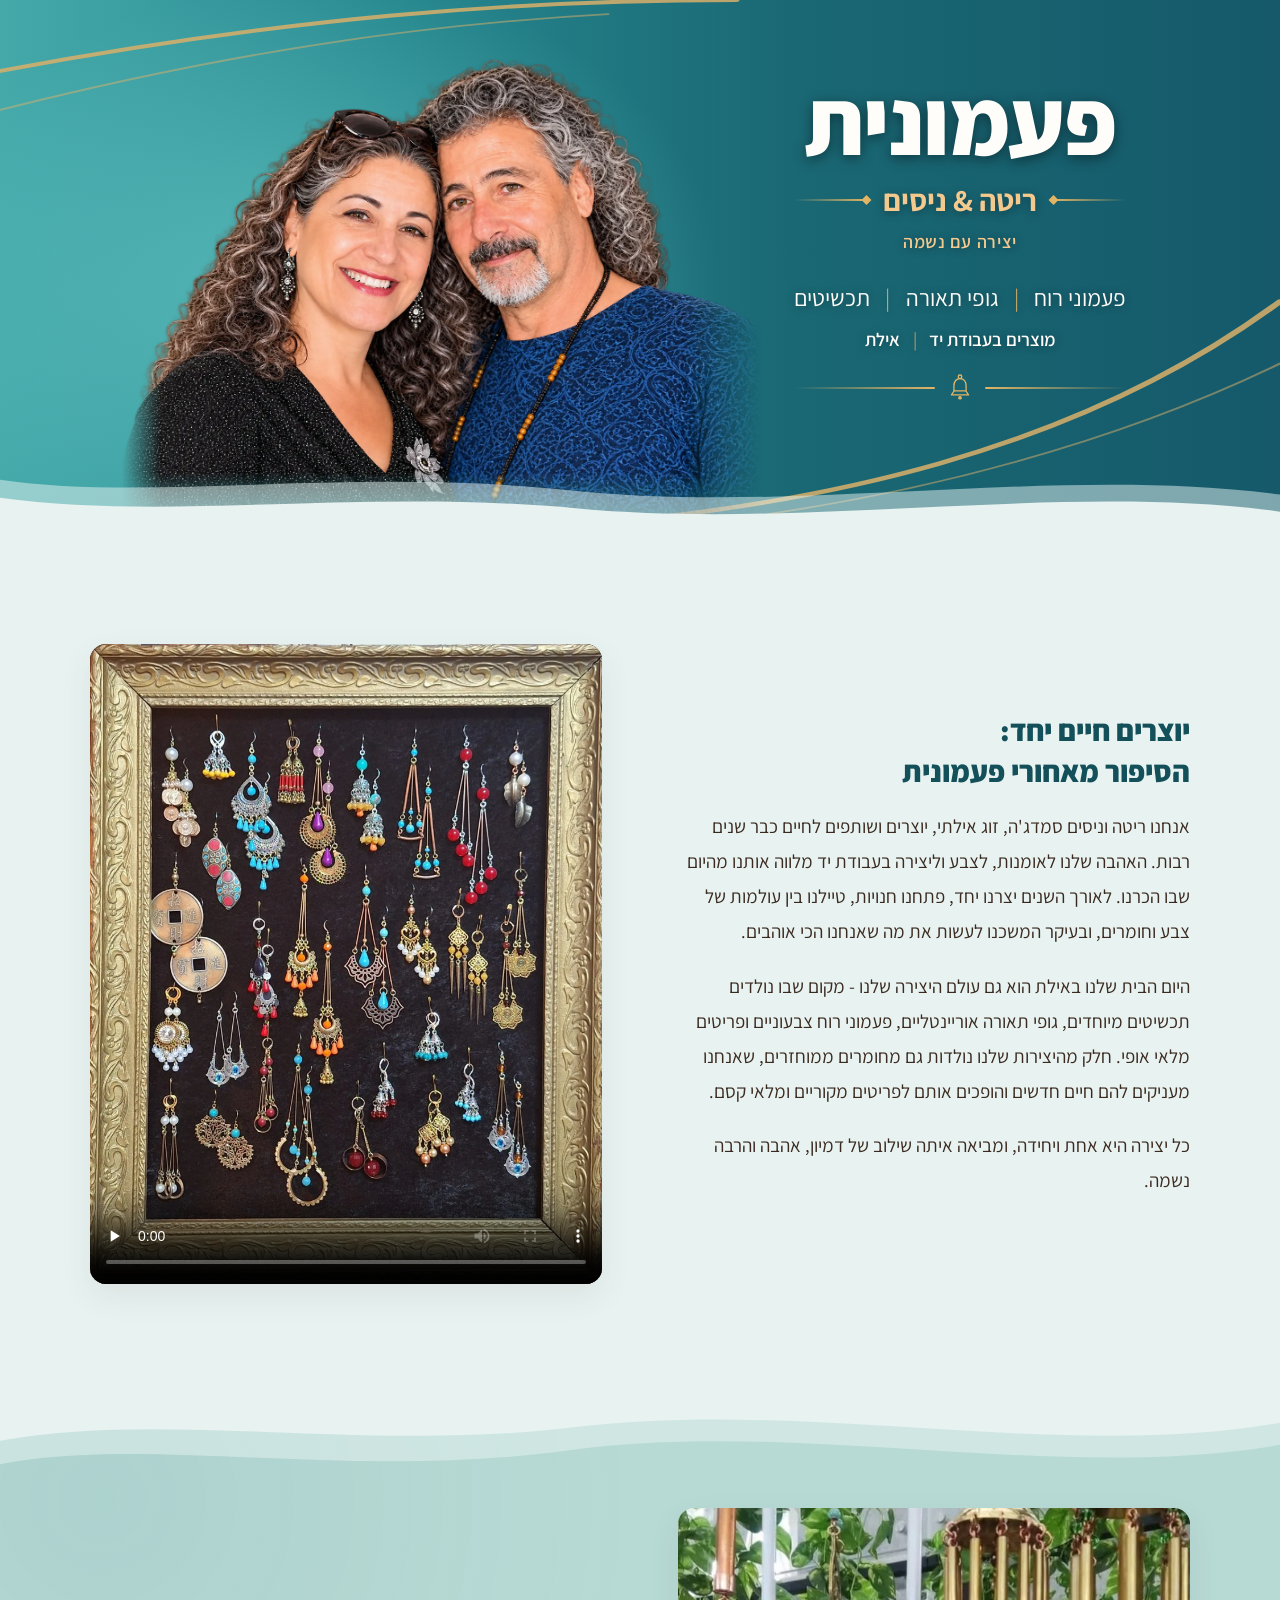
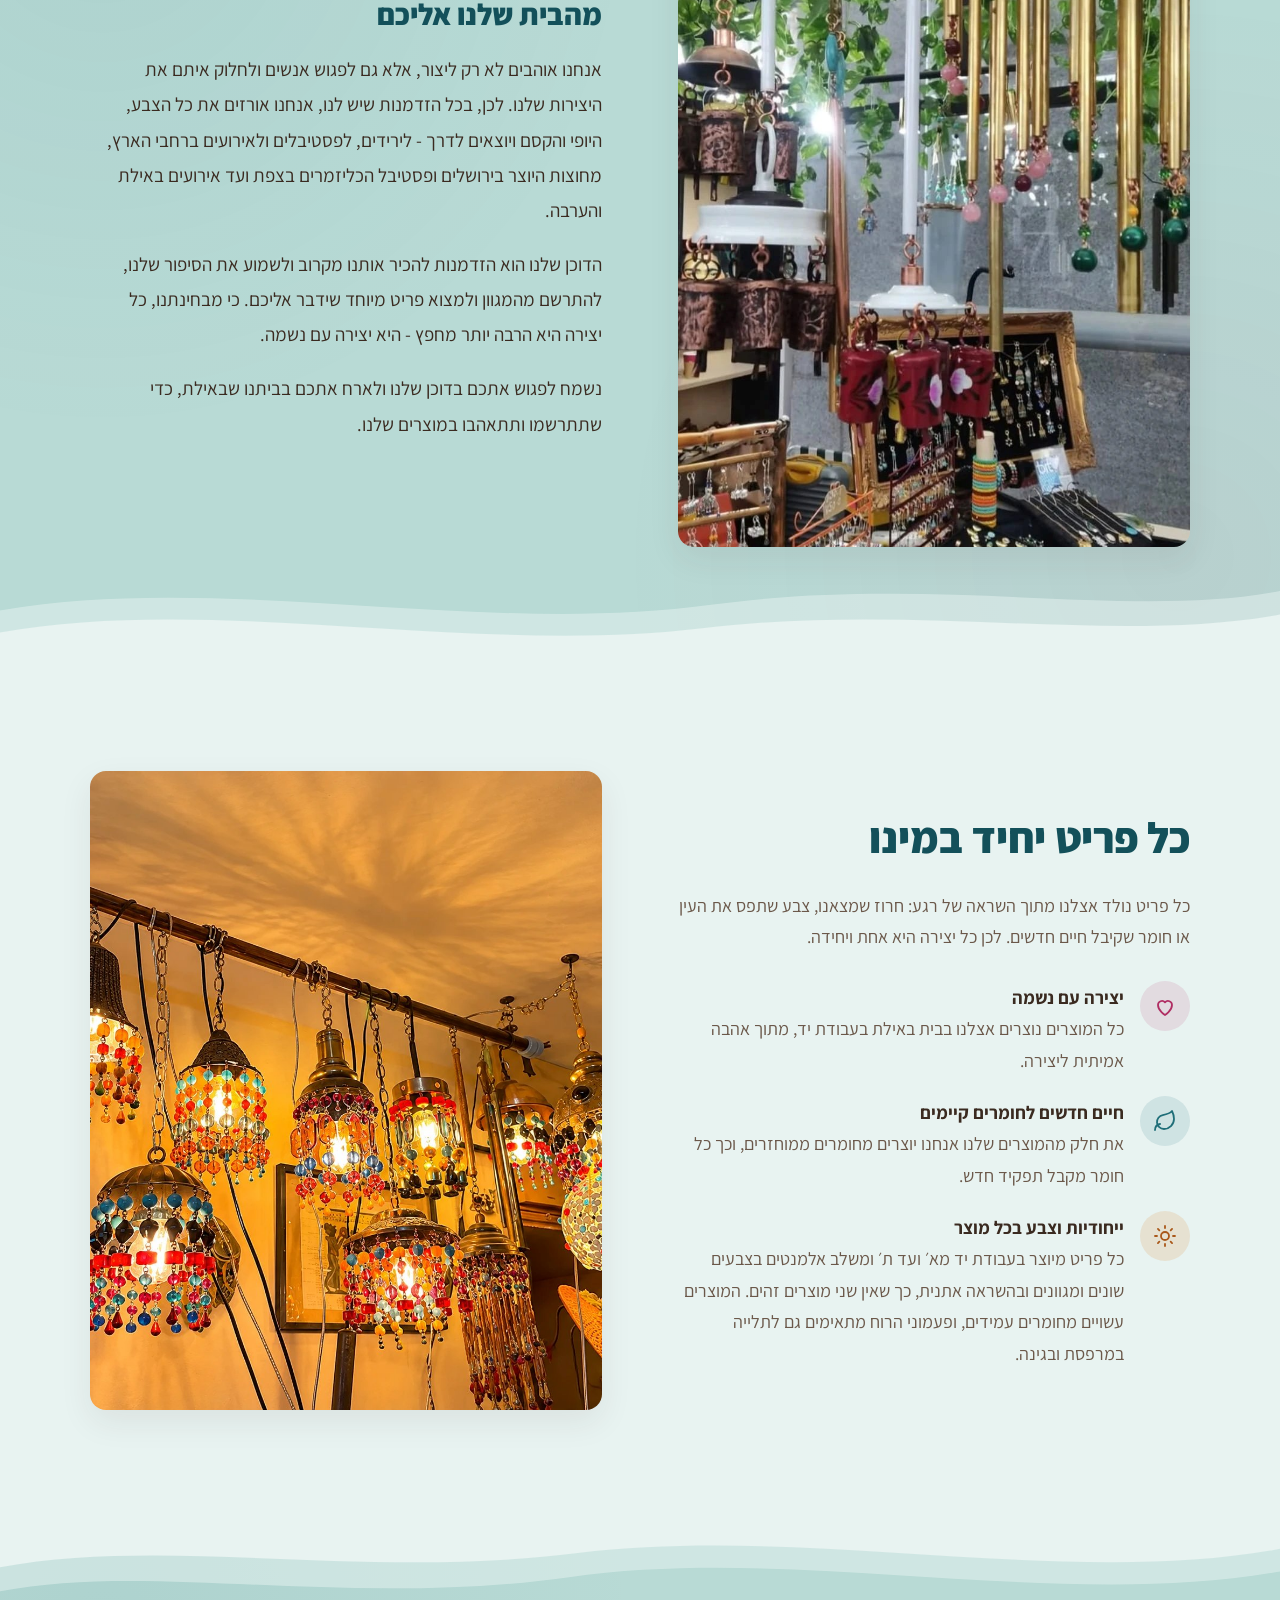
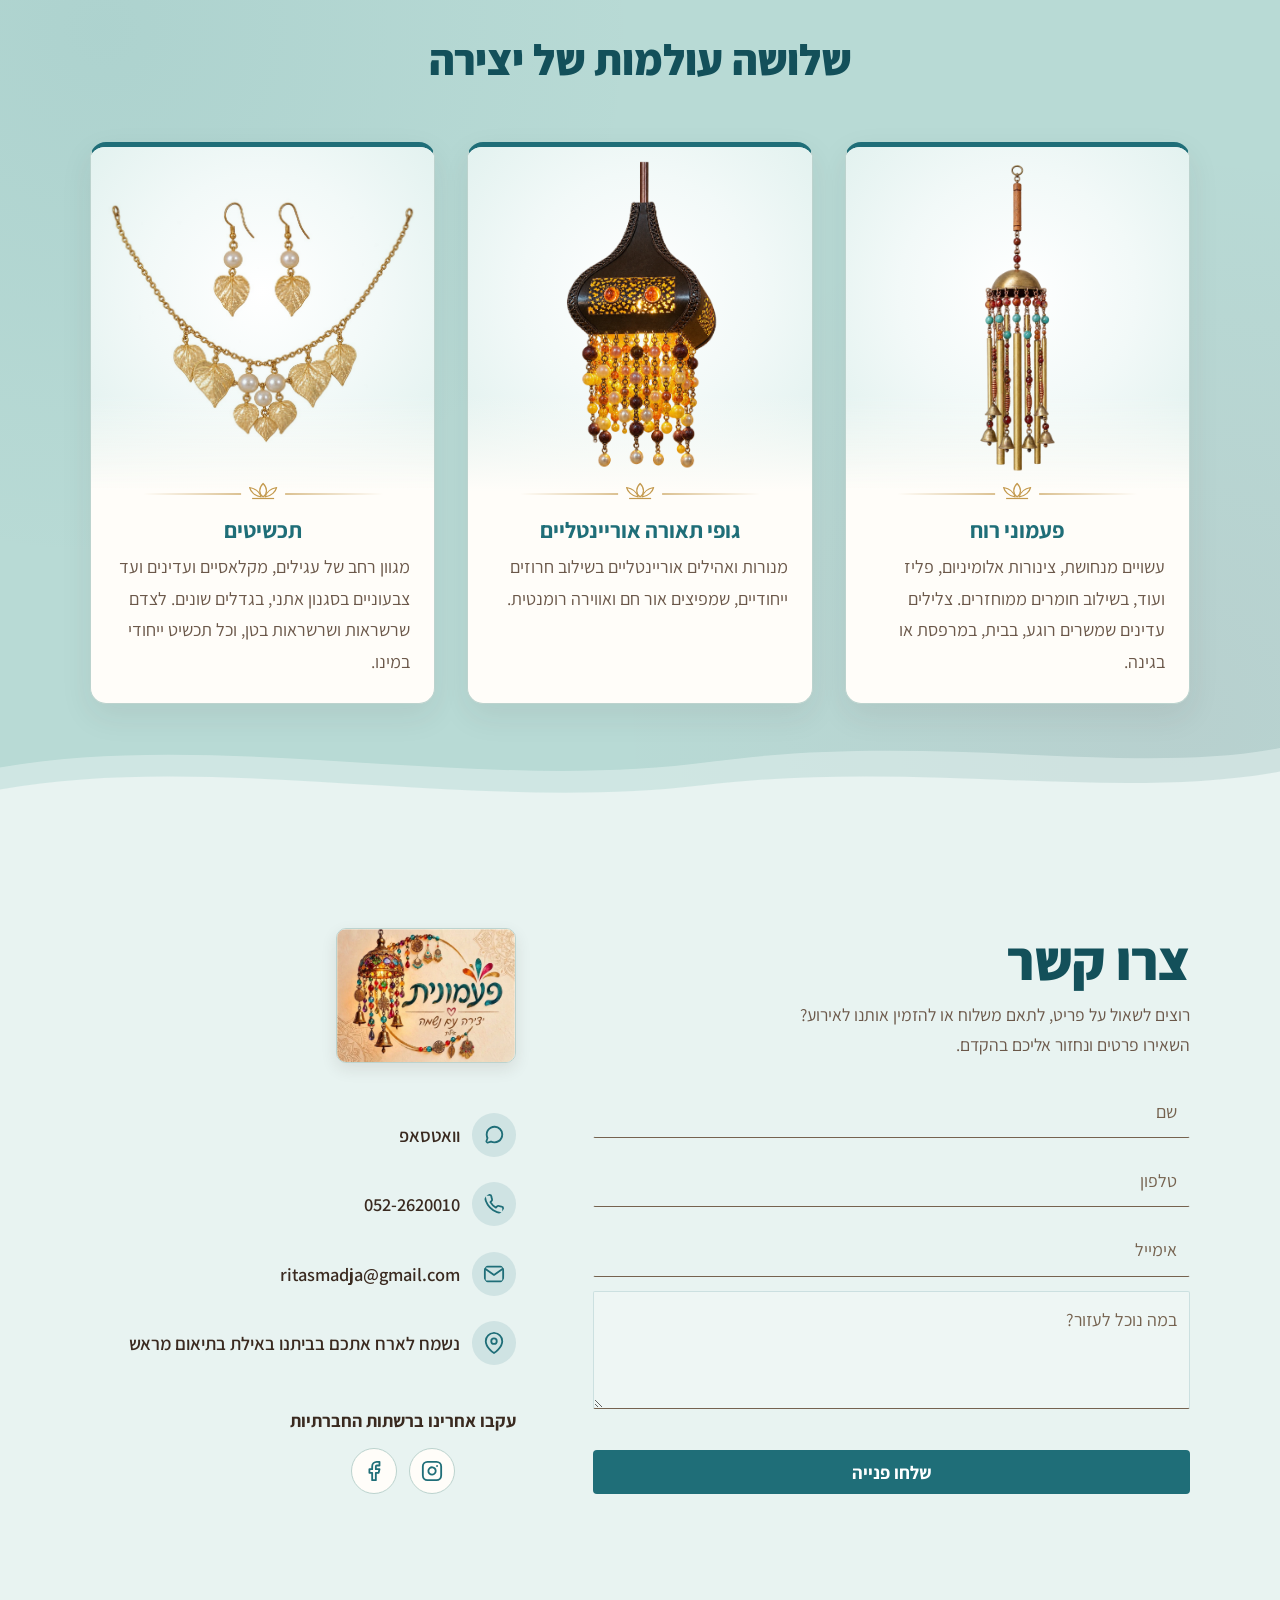
==== index.html @ 08c3d4b6 "Add closing invitation sentence to the stall section Co-Authored-By: Claude Opus 5.5 <noreply@anthro" ====
<!DOCTYPE html>
<html lang="he" dir="rtl">
<head>
  <meta charset="UTF-8">
  <meta name="viewport" content="width=device-width, initial-scale=1">
  <title>פעמונית | פעמוני רוח, גופי תאורה ותכשיטים בעבודת יד מאילת</title>
  <meta name="description" content="פעמונית – יצירה זוגית של ריטה וניסים סמדג'ה מאילת. פעמוני רוח, גופי תאורה אוריינטליים ותכשיטים בעבודת יד, מחומרים ממוחזרים. כל פריט יחיד במינו.">
  <meta name="theme-color" content="#E8F3F1">

  <!-- שיתוף ברשתות (פייסבוק, וואטסאפ). אחרי שיהיה דומיין: להחליף לכתובות מלאות (https://...) -->
  <meta property="og:type" content="website">
  <meta property="og:locale" content="he_IL">
  <meta property="og:title" content="פעמונית | עבודת יד מאילת">
  <meta property="og:description" content="פעמוני רוח, גופי תאורה ותכשיטים בעבודת יד. כל פריט יחיד במינו.">
  <meta property="og:image" content="images/hero-rita-nissim.webp">
  <!-- <meta property="og:url" content="https://paamonit.co.il/"> -->

  <link rel="icon" href="favicon.svg" type="image/svg+xml">

  <link rel="preconnect" href="https://fonts.googleapis.com">
  <link rel="preconnect" href="https://fonts.gstatic.com" crossorigin>
  <link href="https://fonts.googleapis.com/css2?family=Assistant:wght@300;400;600;700;800&display=swap" rel="stylesheet">

  <link rel="stylesheet" href="css/styles.css">

  <!-- מידע מובנה לגוגל: עסק מקומי באילת (בלי כתובת בית) -->
  <script type="application/ld+json">
  {
    "@context": "https://schema.org",
    "@type": "LocalBusiness",
    "name": "פעמונית",
    "alternateName": "Paamonit",
    "description": "פעמוני רוח, גופי תאורה אוריינטליים ותכשיטים בעבודת יד, מחומרים ממוחזרים.",
    "telephone": "+972-52-262-0010",
    "email": "ritasmadja@gmail.com",
    "areaServed": "אילת",
    "address": { "@type": "PostalAddress", "addressLocality": "אילת", "addressCountry": "IL" },
    "founder": [
      { "@type": "Person", "name": "ריטה סמדג'ה" },
      { "@type": "Person", "name": "ניסים סמדג'ה" }
    ],
    "sameAs": [
      "https://www.instagram.com/paamonitsmadja/",
      "https://www.facebook.com/people/%D7%A4%D7%A2%D7%9E%D7%95%D7%A0%D7%99%D7%AA/100066583837414/"
    ]
  }
  </script>
</head>
<body>

  <!-- אייקונים (משמשים בכל הדף) -->
  <svg width="0" height="0" style="position:absolute" aria-hidden="true">
    <symbol id="i-whatsapp" viewBox="0 0 24 24"><path d="M21 11.5a8.38 8.38 0 0 1-.9 3.8 8.5 8.5 0 0 1-7.6 4.7 8.38 8.38 0 0 1-3.8-.9L3 21l1.9-5.7a8.38 8.38 0 0 1-.9-3.8 8.5 8.5 0 0 1 4.7-7.6 8.38 8.38 0 0 1 3.8-.9h.5a8.48 8.48 0 0 1 8 8v.5z" fill="none" stroke="currentColor" stroke-width="2" stroke-linecap="round" stroke-linejoin="round"/></symbol>
    <symbol id="i-phone" viewBox="0 0 24 24"><path d="M22 16.92v3a2 2 0 0 1-2.18 2 19.79 19.79 0 0 1-8.63-3.07 19.5 19.5 0 0 1-6-6 19.79 19.79 0 0 1-3.07-8.67A2 2 0 0 1 4.11 2h3a2 2 0 0 1 2 1.72 12.84 12.84 0 0 0 .7 2.81 2 2 0 0 1-.45 2.11L8.09 9.91a16 16 0 0 0 6 6l1.27-1.27a2 2 0 0 1 2.11-.45 12.84 12.84 0 0 0 2.81.7A2 2 0 0 1 22 16.92z" fill="none" stroke="currentColor" stroke-width="2" stroke-linecap="round" stroke-linejoin="round"/></symbol>
    <symbol id="i-instagram" viewBox="0 0 24 24"><g fill="none" stroke="currentColor" stroke-width="2" stroke-linecap="round" stroke-linejoin="round"><rect x="2" y="2" width="20" height="20" rx="5"/><path d="M16 11.37A4 4 0 1 1 12.63 8 4 4 0 0 1 16 11.37z"/><line x1="17.5" y1="6.5" x2="17.51" y2="6.5"/></g></symbol>
    <symbol id="i-facebook" viewBox="0 0 24 24"><path d="M18 2h-3a5 5 0 0 0-5 5v3H7v4h3v8h4v-8h3l1-4h-4V7a1 1 0 0 1 1-1h3z" fill="none" stroke="currentColor" stroke-width="2" stroke-linecap="round" stroke-linejoin="round"/></symbol>
    <symbol id="i-mail" viewBox="0 0 24 24"><g fill="none" stroke="currentColor" stroke-width="2" stroke-linecap="round" stroke-linejoin="round"><path d="M4 4h16c1.1 0 2 .9 2 2v12c0 1.1-.9 2-2 2H4c-1.1 0-2-.9-2-2V6c0-1.1.9-2 2-2z"/><polyline points="22,6 12,13 2,6"/></g></symbol>
    <symbol id="i-pin" viewBox="0 0 24 24"><g fill="none" stroke="currentColor" stroke-width="2" stroke-linecap="round" stroke-linejoin="round"><path d="M21 10c0 7-9 13-9 13s-9-6-9-13a9 9 0 0 1 18 0z"/><circle cx="12" cy="10" r="3"/></g></symbol>
    <symbol id="i-image" viewBox="0 0 24 24"><g fill="none" stroke="currentColor" stroke-width="1.6" stroke-linecap="round" stroke-linejoin="round"><rect x="3" y="3" width="18" height="18" rx="2"/><circle cx="8.5" cy="8.5" r="1.5"/><polyline points="21 15 16 10 5 21"/></g></symbol>
    <symbol id="i-play" viewBox="0 0 24 24"><polygon points="7 4 20 12 7 20 7 4" fill="currentColor"/></symbol>
    <symbol id="i-hand" viewBox="0 0 24 24"><g fill="none" stroke="currentColor" stroke-width="1.8" stroke-linecap="round" stroke-linejoin="round"><path d="M12 21s-7-4.35-7-10a4 4 0 0 1 7-2.65A4 4 0 0 1 19 11c0 5.65-7 10-7 10z"/></g></symbol>
    <symbol id="i-leaf" viewBox="0 0 24 24"><g fill="none" stroke="currentColor" stroke-width="1.8" stroke-linecap="round" stroke-linejoin="round"><path d="M11 20A7 7 0 0 1 9.8 6.1C15.5 5 17 4.48 19 2c1 2 2 4.18 2 8 0 5.5-4.78 10-10 10z"/><path d="M2 21c0-3 1.85-5.36 5.08-6"/></g></symbol>
    <symbol id="i-sun" viewBox="0 0 24 24"><g fill="none" stroke="currentColor" stroke-width="1.8" stroke-linecap="round"><circle cx="12" cy="12" r="4"/><path d="M12 2v2M12 20v2M4.93 4.93l1.41 1.41M17.66 17.66l1.41 1.41M2 12h2M20 12h2M4.93 19.07l1.41-1.41M17.66 6.34l1.41-1.41"/></g></symbol>
  </svg>

  <a class="skip-link" href="#main">דילוג לתוכן</a>

  <main id="main">

    <!-- ===== באנר עליון ===== -->
    <section class="hero" aria-label="פעמונית">
      <!-- צד אחד: הטקסט על רקע שחור. צד שני: התמונה המשותפת (גם היא על רקע שחור) -->
      <div class="hero-content">
        <div class="hero-text">
          <h1>פעמונית</h1>
          <p class="hero-sign">
            <span class="orn-line" aria-hidden="true"></span>
            <span>ריטה &amp; ניסים</span>
            <span class="orn-line" aria-hidden="true"></span>
          </p>
          <p class="hero-motto">יצירה עם נשמה</p>
          <p class="hero-lead"><span class="nw">פעמוני רוח</span> <span class="sep" aria-hidden="true">|</span> <span class="nw">גופי תאורה</span> <span class="sep" aria-hidden="true">|</span> <span class="nw">תכשיטים</span></p>
          <p class="hero-sub"><span class="nw">מוצרים בעבודת יד</span> <span class="sep" aria-hidden="true">|</span> <span class="nw">אילת</span></p>
          <div class="hero-ornament" aria-hidden="true">
            <span class="orn-line"></span>
            <!-- פעמון -->
            <svg viewBox="0 0 32 36" width="26" height="30"><g fill="none" stroke="currentColor" stroke-width="1.6" stroke-linejoin="round" stroke-linecap="round"><circle cx="16" cy="4.2" r="2.2"/><path d="M16 6.4C11 6.4 8.5 10.5 8.5 15.5V22L5.5 26.5H26.5L23.5 22V15.5C23.5 10.5 21 6.4 16 6.4Z"/><path d="M9 21.5H23"/></g><circle cx="16" cy="30" r="2.3" fill="currentColor"/></svg>
            <span class="orn-line"></span>
          </div>
        </div>
      </div>

      <div class="hero-media">
        <img class="hero-img" src="images/hero-couple.webp" width="1426" height="1103"
             alt="ריטה וניסים סמדג'ה, בעלי פעמונית" fetchpriority="high">
      </div>
    </section>

    <!-- ===== 1. הסיפור שלנו, חלק א: טקסט מימין, סרטון משמאל ===== -->
    <section class="section" id="story">
      <div class="container split">
        <div class="split-text">
          <h2 class="story-title">יוצרים חיים יחד:<br>הסיפור מאחורי פעמונית</h2>
          <p>אנחנו ריטה וניסים סמדג'ה, זוג אילתי, יוצרים ושותפים לחיים כבר שנים רבות. האהבה שלנו לאומנות, לצבע וליצירה בעבודת יד מלווה אותנו מהיום שבו הכרנו. לאורך השנים יצרנו יחד, פתחנו חנויות, טיילנו בין עולמות של צבע וחומרים, ובעיקר המשכנו לעשות את מה שאנחנו הכי אוהבים.</p>
          <p>היום הבית שלנו באילת הוא גם עולם היצירה שלנו - מקום שבו נולדים תכשיטים מיוחדים, גופי תאורה אוריינטליים, פעמוני רוח צבעוניים ופריטים מלאי אופי. חלק מהיצירות שלנו נולדות גם מחומרים ממוחזרים, שאנחנו מעניקים להם חיים חדשים והופכים אותם לפריטים מקוריים ומלאי קסם.</p>
          <p>כל יצירה היא אחת ויחידה, ומביאה איתה שילוב של דמיון, אהבה והרבה נשמה.</p>
        </div>

        <figure class="split-media split-video">
          <!-- סרטון אנכי עם קול. לא מתנגן לבד; לוחצים Play -->
          <!-- poster: התמונה שמוצגת עד שלוחצים Play -->
          <video controls playsinline preload="none" width="478" height="850"
                 poster="images/video-poster.jpg"
                 aria-label="סרטון: הבית של ריטה וניסים והצליל של פעמוני הרוח">
            <source src="video/videochimes.mp4#t=0.1" type="video/mp4">
          </video>
        </figure>
      </div>
    </section>

    <!-- ===== 2. הסיפור שלנו, חלק ב: תמונה מימין, טקסט משמאל ===== -->
    <section class="section section-alt" id="story-2">
      <div class="container split">
        <figure class="split-media">
          <img src="images/story.jpg" width="853" height="1600" loading="lazy"
               alt="דוכן של פעמונית: פעמוני רוח מנחושת ופליז תלויים מעל שולחן עם עגילים, טבעות ושרשראות">

        </figure>

        <div class="split-text">
          <h2 class="story-title">מהבית שלנו אליכם</h2>
          <p>אנחנו אוהבים לא רק ליצור, אלא גם לפגוש אנשים ולחלוק איתם את היצירות שלנו. לכן, בכל הזדמנות שיש לנו, אנחנו אורזים את כל הצבע, היופי והקסם ויוצאים לדרך - לירידים, לפסטיבלים ולאירועים ברחבי הארץ, מחוצות היוצר בירושלים ופסטיבל הכליזמרים בצפת ועד אירועים באילת והערבה.</p>
          <p>הדוכן שלנו הוא הזדמנות להכיר אותנו מקרוב ולשמוע את הסיפור שלנו, להתרשם מהמגוון ולמצוא פריט מיוחד שידבר אליכם. כי מבחינתנו, כל יצירה היא הרבה יותר מחפץ - היא יצירה עם נשמה.</p>
          <p>נשמח לפגוש אתכם בדוכן שלנו ולארח אתכם בביתנו שבאילת, כדי שתתרשמו ותתאהבו במוצרים שלנו.</p>
        </div>
      </div>
    </section>

    <!-- ===== 3. כל פריט יחיד במינו: טקסט מימין, תמונה משמאל ===== -->
    <section class="section" id="unique">
      <div class="container split">
        <div class="split-text">
          <h2>כל פריט יחיד במינו</h2>
          <p>כל פריט נולד אצלנו מתוך השראה של רגע: חרוז שמצאנו, צבע שתפס את העין או חומר שקיבל חיים חדשים. לכן כל יצירה היא אחת ויחידה.</p>
          <ul class="features">
            <li>
              <span class="feature-icon"><svg class="icon"><use href="#i-hand"/></svg></span>
              <div><strong>יצירה עם נשמה</strong><span>כל המוצרים נוצרים אצלנו בבית באילת בעבודת יד, מתוך אהבה אמיתית ליצירה.</span></div>
            </li>
            <li>
              <span class="feature-icon"><svg class="icon"><use href="#i-leaf"/></svg></span>
              <div><strong>חיים חדשים לחומרים קיימים</strong><span>את חלק מהמוצרים שלנו אנחנו יוצרים מחומרים ממוחזרים, וכך כל חומר מקבל תפקיד חדש.</span></div>
            </li>
            <li>
              <span class="feature-icon"><svg class="icon"><use href="#i-sun"/></svg></span>
              <div><strong>ייחודיות וצבע בכל מוצר</strong><span>כל פריט מיוצר בעבודת יד מא׳ ועד ת׳ ומשלב אלמנטים בצבעים שונים ומגוונים ובהשראה אתנית, כך שאין שני מוצרים זהים. המוצרים עשויים מחומרים עמידים, ופעמוני הרוח מתאימים גם לתלייה במרפסת ובגינה.</span></div>
            </li>
          </ul>
        </div>

        <figure class="split-media">
          <img src="images/handmade.jpg" width="1324" height="1188" loading="lazy"
               alt="גופי תאורה בעבודת יד תלויים על מוט, עם חרוזים צבעוניים ואור חם">

        </figure>
      </div>
    </section>

    <!-- ===== 4. היצירות: כרטיסי קטגוריות ===== -->
    <section class="section section-alt" id="creations">
      <div class="container">
        <header class="section-head">
          <h2>שלושה עולמות של יצירה</h2>
        </header>

        <div class="cards">
          <article class="card card-teal">
            <div class="card-media">
              <img src="images/cat-chimes.webp" width="1024" height="1536" loading="lazy"
                   alt="פעמון רוח בעבודת יד: כיפת פליז, מוטות פליז, חרוזים בטורקיז ובאדום ופעמונים קטנים">
            </div>
            <div class="card-body">
              <h3>פעמוני רוח</h3>
              <p>עשויים מנחושת, צינורות אלומיניום, פליז ועוד, בשילוב חומרים ממוחזרים. צלילים עדינים שמשרים רוגע, בבית, במרפסת או בגינה.</p>
            </div>
          </article>

          <article class="card card-amber">
            <div class="card-media">
              <img src="images/cat-lamps.webp" width="1078" height="1460" loading="lazy"
                   alt="מנורה תלויה בסגנון אוריינטלי בעבודת יד: אהיל כהה מחורר עם אבנים בכתום ושרשראות של חרוזים בגוני ענבר, פנינה ועץ">
            </div>
            <div class="card-body">
              <h3>גופי תאורה אוריינטליים</h3>
              <p>מנורות ואהילים אוריינטליים בשילוב חרוזים ייחודיים, שמפיצים אור חם ואווירה רומנטית.</p>
            </div>
          </article>

          <article class="card card-magenta">
            <div class="card-media">
              <img src="images/cat-jewelry.jpg" width="1291" height="1018" loading="lazy"
                   alt="סט תכשיטים בעבודת יד: שרשרת עלים מוזהבים עם פנינים ועגילים תואמים">
            </div>
            <div class="card-body">
              <h3>תכשיטים</h3>
              <p>מגוון רחב של עגילים, מקלאסיים ועדינים ועד צבעוניים בסגנון אתני, בגדלים שונים. לצדם שרשראות ושרשראות בטן, וכל תכשיט ייחודי במינו.</p>
            </div>
          </article>
        </div>
      </div>
    </section>

    <!-- ===== 5. צור קשר ===== -->
    <section class="section" id="contact">
      <div class="container contact">
        <!-- ימין: כותרת + טופס -->
        <div class="contact-main">
          <div class="contact-title-row">
            <div class="contact-title-text">
              <h2>צרו קשר</h2>
              <p class="contact-intro">רוצים לשאול על פריט, לתאם משלוח או להזמין אותנו לאירוע?<br>השאירו פרטים ונחזור אליכם בהקדם.</p>
            </div>
          </div>

          <!-- הטופס מוכן ל-Netlify Forms. אחרי שהאתר יעלה ל-Netlify והמייל יוגדר שם:
               לשנות data-ready="false" ל- data-ready="true" -->
          <form class="contact-form" id="contact-form" name="contact" method="POST"
                data-netlify="true" netlify-honeypot="bot-field" data-ready="false">
            <input type="hidden" name="form-name" value="contact">
            <p class="hidden-field"><label>לא למלא: <input name="bot-field"></label></p>

            <div class="field">
              <label class="sr-only" for="f-name">שם</label>
              <input id="f-name" name="name" type="text" autocomplete="name" placeholder="שם" required>
            </div>
            <div class="field">
              <label class="sr-only" for="f-phone">טלפון</label>
              <input id="f-phone" name="phone" type="tel" autocomplete="tel" inputmode="tel" dir="ltr" placeholder="טלפון" required>
            </div>
            <div class="field">
              <label class="sr-only" for="f-email">אימייל</label>
              <input id="f-email" name="email" type="email" autocomplete="email" dir="ltr" placeholder="אימייל">
            </div>
            <div class="field">
              <label class="sr-only" for="f-message">במה נוכל לעזור?</label>
              <textarea id="f-message" name="message" rows="3" placeholder="במה נוכל לעזור?"></textarea>
            </div>

            <button class="btn btn-primary btn-block btn-square" type="submit">שלחו פנייה</button>
            <p class="form-status" role="status" aria-live="polite"></p>
          </form>
        </div>

        <!-- שמאל: פרטי קשר ורשתות -->
        <div class="contact-details">
          <!-- הלוגו מעל פרטי הקשר, באותו גובה של הכותרת שמימין -->
          <img class="contact-logo contact-logo-side" src="images/logo.webp" width="856" height="637" loading="lazy"
               alt="הלוגו של פעמונית: יצירה עם נשמה, אילת">
          <ul class="contact-list">
            <li class="c-teal">
              <a href="https://wa.me/972522620010?text=%D7%94%D7%99%D7%99%20%D7%A8%D7%99%D7%98%D7%94%2C%20%D7%94%D7%92%D7%A2%D7%AA%D7%99%20%D7%9E%D7%94%D7%90%D7%AA%D7%A8%20%D7%A9%D7%9C%20%D7%A4%D7%A2%D7%9E%D7%95%D7%A0%D7%99%D7%AA" target="_blank" rel="noopener">
                <svg class="icon"><use href="#i-whatsapp"/></svg><span>וואטסאפ</span>
              </a>
            </li>
            <li class="c-teal">
              <a href="tel:+972522620010"><svg class="icon"><use href="#i-phone"/></svg><span dir="ltr">052-2620010</span></a>
            </li>
            <li class="c-teal">
              <a href="mailto:ritasmadja@gmail.com"><svg class="icon"><use href="#i-mail"/></svg><span dir="ltr">ritasmadja@gmail.com</span></a>
            </li>
            <li class="c-teal">
              <span class="contact-plain"><svg class="icon"><use href="#i-pin"/></svg><span>נשמח לארח אתכם בביתנו באילת בתיאום מראש</span></span>
            </li>
          </ul>

          <!-- לוגו נוסף שמוצג רק בנייד, בין הפרטים לרשתות -->
          <img class="contact-logo contact-logo-mobile" src="images/logo.webp" width="856" height="637" loading="lazy" alt="" aria-hidden="true">

          <div class="social">
            <p>עקבו אחרינו ברשתות החברתיות</p>
            <div class="social-links">
              <a class="social-btn" href="https://www.instagram.com/paamonitsmadja/" target="_blank" rel="noopener" aria-label="פעמונית באינסטגרם">
                <svg class="icon"><use href="#i-instagram"/></svg>
              </a>
              <a class="social-btn" href="https://www.facebook.com/people/%D7%A4%D7%A2%D7%9E%D7%95%D7%A0%D7%99%D7%AA/100066583837414/" target="_blank" rel="noopener" aria-label="פעמונית בפייסבוק">
                <svg class="icon"><use href="#i-facebook"/></svg>
              </a>
            </div>
          </div>
        </div>
      </div>
    </section>

  </main>

  <script src="js/main.js" defer></script>
</body>
</html>
---- css/styles.css ----
/* =========================================================
   פעמונית – דף נחיתה
   צבעים בהשראת הלוגו: רקעים בשני גוונים של טורקיז, כותרות בטורקיז כהה, הדגשות במג׳נטה וענבר.
   כדי לשנות צבעים: לערוך רק את :root
   ========================================================= */

:root {
  /* רקעים */
  --bg: #E8F3F1;          /* טורקיז בהיר */
  --surface: #B8DAD5;     /* טורקיז עמוק יותר */
  --surface-2: #AAD1CB;   /* טורקיז למקומות התמונות */
  --line: #BCD3CE;        /* קווים ומסגרות */

  /* טקסט */
  --ink: #3A2A20;         /* חום קפה כהה */
  --ink-soft: #6B584A;    /* חום רך */

  /* צבעי המותג (מהלוגו) */
  --teal: #1F6E78;        /* טורקיז – צבע ראשי */
  --teal-dark: #17565E;
  --magenta: #B02E63;     /* ורוד-מג'נטה */
  --amber: #D9822B;       /* ענבר – לקישוט */
  --amber-text: #A9581A;  /* ענבר כהה – לטקסט */
  --gold: #C49A4E;        /* זהב */

  --accent: var(--teal);
  --accent-dark: var(--teal-dark);
  --heading: #13505A;     /* כותרות: טורקיז עמוק */

  --hero-dark: #261911;
  --cream: #FFFDF9;

  --radius: 16px;
  --radius-sm: 10px;
  --shadow: 0 12px 32px rgba(58, 42, 32, 0.08);
  --container: 1180px;

  --font: "Assistant", "Segoe UI", Arial, sans-serif;
}

/* ---------- בסיס ---------- */
*,
*::before,
*::after { box-sizing: border-box; }

html {
  scroll-behavior: smooth;
  -webkit-text-size-adjust: 100%;
}

body {
  margin: 0;
  font-family: var(--font);
  font-size: 1.125rem;
  line-height: 1.75;
  color: var(--ink);
  background: var(--bg);
  overflow-x: hidden;
}

img, video { display: block; max-width: 100%; height: auto; }
a { color: var(--teal); }
h1, h2, h3 { line-height: 1.2; margin: 0 0 0.6em; }
h2 { font-size: clamp(1.9rem, 3.4vw, 2.7rem); font-weight: 800; color: var(--heading); }
h3 { font-size: 1.4rem; font-weight: 700; }
p { margin: 0 0 1em; }

.icon { width: 1.25em; height: 1.25em; flex-shrink: 0; }

.container {
  width: 100%;
  max-width: var(--container);
  margin-inline: auto;
  padding-inline: clamp(16px, 4vw, 40px);
}

.skip-link {
  position: absolute;
  top: -100px;
  right: 16px;
  background: var(--ink);
  color: var(--cream);
  padding: 8px 16px;
  border-radius: var(--radius-sm);
  z-index: 100;
}
.skip-link:focus { top: 12px; }

:focus-visible {
  outline: 3px solid var(--amber);
  outline-offset: 3px;
}

/* ---------- כפתורים ---------- */
.btn {
  display: inline-flex;
  align-items: center;
  justify-content: center;
  gap: 0.5em;
  min-height: 48px;
  padding: 0.7em 1.6em;
  border-radius: 999px;
  border: 2px solid transparent;
  font: inherit;
  font-weight: 700;
  font-size: 1.05rem;
  text-decoration: none;
  cursor: pointer;
  transition: background-color .2s, color .2s, border-color .2s, transform .2s;
}
.btn:hover { transform: translateY(-1px); }
.btn-primary { background: var(--teal); color: #fff; }
.btn-primary:hover { background: var(--teal-dark); }
.btn-block { width: 100%; }

/* ---------- באנר עליון ---------- */
/* שני חצאים: הטקסט מימין, התמונה המשותפת (בלי רקע) משמאל.
   רקע טורקיז: כהה מאחורי הטקסט ובהיר יותר מאחורי התמונה, עם קווי זהב עדינים */
.hero {
  position: relative;
  isolation: isolate;
  display: grid;
  /* הטקסט והתמונה צמודים זה לזה במרכז הבאנר, והשוליים משני הצדדים גמישים */
  grid-template-columns: 1fr auto auto 1fr;
  --wave-h: clamp(34px, 5vw, 76px);    /* גובה הגל בתחתית */
  height: calc(clamp(380px, 52vh, 480px) + var(--wave-h));   /* באנר צר, ועוד מקום לגל */
  overflow: hidden;
  background:
    radial-gradient(ellipse 45% 85% at 25% 55%, rgba(120, 214, 210, 0.55), transparent 70%),
    linear-gradient(to left, #15596A 0%, #1A6874 38%, #26878E 68%, #45A9AA 100%);
}
/* קווי זהב מעוגלים בפינות */
.hero::before {
  content: "";
  position: absolute;
  inset: 0;
  z-index: -1;
  pointer-events: none;
  background:
    url("data:image/svg+xml,%3Csvg xmlns='http://www.w3.org/2000/svg' viewBox='0 0 400 300' preserveAspectRatio='none'%3E%3Cg fill='none' stroke='%23D9B06A' stroke-linecap='round'%3E%3Cpath d='M0 40 C 90 10, 160 0, 230 0' stroke-width='2.2' opacity='.85'/%3E%3Cpath d='M0 62 C 70 30, 130 14, 190 8' stroke-width='1' opacity='.5'/%3E%3Cpath d='M150 300 C 260 290, 340 250, 400 170' stroke-width='2.4' opacity='.85'/%3E%3Cpath d='M190 300 C 290 286, 360 240, 400 205' stroke-width='1' opacity='.5'/%3E%3C/g%3E%3C/svg%3E") center / 100% 100% no-repeat;
}
/* גל רך בתחתית הבאנר, אל הרקע הבהיר של הסקשן הבא */
.hero::after {
  content: "";
  position: absolute;
  left: 0;
  right: 0;
  bottom: -1px;
  height: var(--wave-h);
  pointer-events: none;
  background: url("data:image/svg+xml,%3Csvg xmlns='http://www.w3.org/2000/svg' viewBox='0 0 1440 120' preserveAspectRatio='none'%3E%3Cpath fill='%23E8F3F1' opacity='.5' d='M0 0H1440V72C1190 128 900 34 640 80C390 124 170 58 0 100Z'/%3E%3Cpath fill='%23E8F3F1' d='M0 0H1440V40C1200 96 910 6 650 46C410 84 190 22 0 66Z'/%3E%3C/svg%3E") center / 100% 100% no-repeat;
  transform: scaleY(-1);
}
.hero-content {
  grid-column: 2;
  display: flex;
  align-items: center;
  justify-content: center;
  color: var(--cream);
  padding: 40px clamp(20px, 2.5vw, 40px);
  padding-bottom: calc(32px + var(--wave-h));   /* הטקסט והפעמון מעל הגל */
}
.hero-media {
  grid-column: 3;
  min-height: 0;
  display: flex;
  align-items: flex-end;        /* התמונה "יושבת" על התחתית */
  padding-top: 14px;
}
/* התמונה המלאה, בלי חיתוך: גדולה ככל שמתאפשר בגובה הבאנר.
   הקצוות שבהם הבגדים נגמרים נמוגים לתוך הטורקיז */
.hero-img {
  display: block;
  width: auto;
  height: auto;
  max-height: 100%;
  max-width: min(700px, 50vw);
  -webkit-mask-image:
    linear-gradient(to left, transparent 0, #000 12%),
    linear-gradient(to right, transparent 0, #000 6%),
    linear-gradient(to top, transparent 0, #000 12%);
  -webkit-mask-composite: source-in;
  mask-image:
    linear-gradient(to left, transparent 0, #000 12%),
    linear-gradient(to right, transparent 0, #000 6%),
    linear-gradient(to top, transparent 0, #000 12%);
  mask-composite: intersect;
}

/* גוש הטקסט בבאנר: ממורכז, עם קישוטים בזהב */
.hero-text {
  --gold: #E2B565;
  width: fit-content;
  text-align: center;
}
.hero h1 {
  font-size: clamp(3.2rem, 7.5vw, 5.8rem);
  font-weight: 800;
  margin: 0;
  line-height: 1.05;
  letter-spacing: -0.01em;
  text-shadow: 0 3px 14px rgba(0, 0, 0, 0.45);
}
.hero-sign {
  display: flex;
  align-items: center;
  justify-content: center;
  gap: 16px;
  margin: 10px 0 0;
  line-height: 1.3;
  font-size: clamp(1.45rem, 2.4vw, 1.9rem);
  font-weight: 700;
  color: #F4C98E;
  text-shadow: 0 2px 10px rgba(0, 0, 0, 0.35);
}

/* המוטו מתחת לריטה וניסים: קטן, בכתום */
.hero-motto {
  margin: 6px 0 0;
  font-size: clamp(1rem, 1.4vw, 1.12rem);
  font-weight: 600;
  letter-spacing: 0.04em;
  color: #F4C98E;
  text-shadow: 0 1px 8px rgba(0, 0, 0, 0.4);
}

/* קו זהב דק שמתעמעם לקצה, עם יהלום קטן ליד הטקסט */
.orn-line {
  position: relative;
  flex: 1 1 auto;
  min-width: 48px;
  height: 2px;
  border-radius: 2px;
}
.orn-line::after {
  content: "";
  position: absolute;
  top: 50%;
  width: 7px;
  height: 7px;
  background: var(--gold);
  transform: translateY(-50%) rotate(45deg);
}
/* בעברית הקו הראשון בצד ימין: מתעמעם ימינה, היהלום משמאל (ליד הטקסט) */
.orn-line:first-child { background: linear-gradient(to left, transparent, var(--gold)); }
.orn-line:first-child::after { left: -3px; }
.orn-line:last-child { background: linear-gradient(to right, transparent, var(--gold)); }
.orn-line:last-child::after { right: -3px; }

.hero-lead {
  margin: 22px 0 6px;
  font-size: clamp(1.2rem, 2vw, 1.45rem);
  font-weight: 400;
  line-height: 1.6;
  text-shadow: 0 1px 8px rgba(0, 0, 0, 0.35);
}
.hero-sub {
  margin: 0;
  font-size: clamp(1rem, 1.5vw, 1.15rem);
  font-weight: 600;
  color: var(--cream);
  text-shadow: 0 1px 8px rgba(0, 0, 0, 0.35);
}
.hero-lead .sep,
.hero-sub .sep { margin-inline: 0.45em; color: var(--gold); font-weight: 300; }
.hero-lead .nw,
.hero-sub .nw { white-space: nowrap; }

/* קישוט תחתון: קו זהב עם פרח לוטוס באמצע */
.hero-ornament {
  display: flex;
  align-items: center;
  gap: 12px;
  margin-top: 18px;
  color: var(--gold);
}
.hero-ornament svg { flex-shrink: 0; }
.hero-ornament .orn-line::after { display: none; }


/* ---------- סקשנים ---------- */
.section { padding-block: clamp(64px, 9vw, 112px); }
.section-alt {
  background:
    radial-gradient(circle at 8% 12%, rgba(31, 110, 120, 0.07), transparent 38%),
    radial-gradient(circle at 92% 88%, rgba(176, 46, 99, 0.06), transparent 40%),
    var(--surface);
  position: relative;
}
/* מעבר גלי ורך בין הרקע הבהיר לטורקיז, למעלה ולמטה:
   גל אטום בצבע הרקע הבהיר ומאחוריו גל שקוף למחצה */
.section-alt::before,
.section-alt::after {
  content: "";
  position: absolute;
  left: 0;
  right: 0;
  height: clamp(44px, 6.5vw, 100px);
  pointer-events: none;
  background: url("data:image/svg+xml,%3Csvg xmlns='http://www.w3.org/2000/svg' viewBox='0 0 1440 120' preserveAspectRatio='none'%3E%3Cpath fill='%23E8F3F1' opacity='.5' d='M0 0H1440V72C1190 128 900 34 640 80C390 124 170 58 0 100Z'/%3E%3Cpath fill='%23E8F3F1' d='M0 0H1440V40C1200 96 910 6 650 46C410 84 190 22 0 66Z'/%3E%3C/svg%3E") center / 100% 100% no-repeat;
}
.section-alt::before { top: -1px; }
.section-alt::after { bottom: -1px; transform: scale(-1, -1); }   /* הפוך, כדי שהגל התחתון לא יהיה זהה לעליון */
.section-alt > .container { position: relative; z-index: 1; }

.section-head {
  max-width: 40rem;
  margin: 0 auto clamp(32px, 5vw, 56px);
  text-align: center;
}
.section-head p:last-child { color: var(--ink-soft); margin-bottom: 0; }

/* טקסט + תמונה זה לצד זה */
.split {
  display: grid;
  grid-template-columns: 1fr 1fr;
  gap: clamp(32px, 6vw, 80px);
  align-items: center;
}
.split-text p { color: var(--ink-soft); }
/* כותרת הסיפור: 30px, בשתי שורות */
.story-title { font-size: 30px; line-height: 1.35; }

/* הסיפור האישי: 19px, בצבע כהה */
#story .split-text p,
#story-2 .split-text p {
  font-size: 19px;
  font-weight: 400;
  line-height: 1.85;
  color: var(--ink);
}
.split-media { margin: 0; }
.split-media img {
  width: 100%;
  aspect-ratio: 4 / 5;
  object-fit: cover;
  border-radius: var(--radius);
  box-shadow: var(--shadow);
}

/* ---------- מקומות לתמונות (זמני) ---------- */
.ph {
  display: flex;
  flex-direction: column;
  align-items: center;
  justify-content: center;
  gap: 10px;
  padding: 24px;
  text-align: center;
  color: var(--ink-soft);
  background:
    repeating-linear-gradient(135deg, rgba(31, 110, 120, 0.06) 0 14px, rgba(217, 130, 43, 0.06) 14px 28px),
    var(--surface-2);
  border: 2px dashed var(--line);
  border-radius: var(--radius);
}
.ph .icon { width: 44px; height: 44px; color: var(--teal); }
.ph span { font-weight: 600; }
.ph code {
  font-size: 0.85rem;
  direction: ltr;
  background: rgba(255, 253, 249, 0.75);
  padding: 2px 8px;
  border-radius: 6px;
}
.ph-portrait { aspect-ratio: 4 / 5; }
.ph-card { aspect-ratio: 1 / 1; border-radius: 0; border-width: 0 0 2px; }
.section-alt .ph {
  background:
    repeating-linear-gradient(135deg, rgba(31, 110, 120, 0.06) 0 14px, rgba(176, 46, 99, 0.05) 14px 28px),
    var(--bg);
}


/* ---------- סרטון בסקשן הסיפור ---------- */
.split-video video {
  width: 100%;
  height: auto;
  aspect-ratio: 4 / 5;      /* כמו תמונת הפתיחה, כדי שהמסגרת המוזהבת תיראה במלואה */
  object-fit: cover;
  object-position: 50% 45%;
  border-radius: var(--radius);
  box-shadow: var(--shadow);
  background: #000;
}

/* ---------- רשימת ייחודיות ---------- */
.features {
  list-style: none;
  padding: 0;
  margin: 28px 0 0;
  display: grid;
  gap: 20px;
}
.features li {
  display: flex;
  gap: 16px;
  align-items: flex-start;
}
.feature-icon {
  display: grid;
  place-items: center;
  width: 50px;
  height: 50px;
  border-radius: 50%;
  flex-shrink: 0;
}
.feature-icon .icon { width: 24px; height: 24px; }
.features li:nth-child(1) .feature-icon { background: rgba(176, 46, 99, 0.12); color: var(--magenta); }
.features li:nth-child(2) .feature-icon { background: rgba(31, 110, 120, 0.12); color: var(--teal); }
.features li:nth-child(3) .feature-icon { background: rgba(217, 130, 43, 0.16); color: var(--amber-text); }
.features strong { display: block; font-size: 1.15rem; }
.features span { color: var(--ink-soft); }

/* ---------- כרטיסי קטגוריות ---------- */
.cards {
  display: grid;
  grid-template-columns: repeat(3, 1fr);
  gap: clamp(20px, 3vw, 32px);
}
.card {
  --card-color: var(--teal);
  background: var(--cream);
  border-radius: var(--radius);
  overflow: hidden;
  box-shadow: var(--shadow);
  border: 1px solid var(--line);
  border-top: 5px solid var(--card-color);
  transition: transform .25s, box-shadow .25s;
}
.card-teal { --card-color: var(--teal); }
.card-amber { --card-color: var(--teal); }
.card-magenta { --card-color: var(--teal); }
.card:hover { transform: translateY(-4px); box-shadow: 0 18px 40px rgba(58, 42, 32, 0.12); }
/* תמונת מוצר בכרטיס: ריבוע על רקע לבן-תכלת, כל הפריט נראה (בלי חיתוך) */
.card-media {
  aspect-ratio: 1 / 1;
  /* בתחתית הגוון נמוג לצבע של אזור הטקסט, כדי שלא יהיה קו חד */
  background:
    linear-gradient(to bottom, rgba(255, 253, 249, 0) 72%, var(--cream) 100%),
    radial-gradient(circle at 50% 42%, #FFFFFF 0%, #F2F9F8 45%, #DDEFEC 100%);
  padding: 14px;
}
/* multiply: הרקע הלבן שבתוך קובצי התמונות נבלע בגוון התכלת */
.card-media img { width: 100%; height: 100%; object-fit: contain; mix-blend-mode: multiply; }
.card-body { position: relative; padding: 26px 24px 26px; }
/* במקום קו חד בין התמונה לטקסט: קו זהב דק שמתעמעם לצדדים ולוטוס קטן באמצע */
.card-body::before {
  content: "";
  position: absolute;
  top: -10px;
  left: 50%;
  width: 78%;
  height: 20px;
  transform: translateX(-50%);
  background: url("data:image/svg+xml,%3Csvg xmlns='http://www.w3.org/2000/svg' viewBox='0 0 240 20'%3E%3Cdefs%3E%3ClinearGradient id='l' x1='0' x2='1'%3E%3Cstop offset='0' stop-color='%23C49A4E' stop-opacity='0'/%3E%3Cstop offset='1' stop-color='%23C49A4E'/%3E%3C/linearGradient%3E%3ClinearGradient id='r' x1='1' x2='0'%3E%3Cstop offset='0' stop-color='%23C49A4E' stop-opacity='0'/%3E%3Cstop offset='1' stop-color='%23C49A4E'/%3E%3C/linearGradient%3E%3C/defs%3E%3Crect x='0' y='12.4' width='98' height='1.2' fill='url(%23l)'/%3E%3Crect x='142' y='12.4' width='98' height='1.2' fill='url(%23r)'/%3E%3Cg fill='none' stroke='%23C49A4E' stroke-width='1.2' stroke-linejoin='round'%3E%3Cpath d='M120 2.5C115.5 7 115.5 12.5 120 16C124.5 12.5 124.5 7 120 2.5Z'/%3E%3Cpath d='M118 16C111.5 15 107.5 10.5 106.5 6.5C112 7.5 116.5 11 118 16Z'/%3E%3Cpath d='M122 16C128.5 15 132.5 10.5 133.5 6.5C128 7.5 123.5 11 122 16Z'/%3E%3Cpath d='M109 17.5H131'/%3E%3C/g%3E%3C/svg%3E") center / contain no-repeat;
}
.card-body h3 { color: var(--card-color); margin-bottom: 0.35em; text-align: center; }
.card-body p { color: var(--ink-soft); margin: 0; }

/* ---------- צור קשר ---------- */
/* ימין: כותרת וטופס | שמאל: פרטי קשר ורשתות */
.contact {
  display: grid;
  grid-template-columns: 1.4fr 1fr;
  gap: clamp(40px, 6vw, 80px);
  align-items: start;
}
/* עמודת הפרטים נמתחת לגובה הטופס: לוגו למעלה, פרטים באמצע, רשתות בקו של כפתור השליחה */
.contact-details { align-self: stretch; display: flex; flex-direction: column; }
.contact-details .contact-logo-side { display: block; align-self: flex-start; width: auto; height: clamp(126px, 10.5vw, 160px); margin-bottom: auto; }
@media (min-width: 901px) {
  .contact-details .contact-list { margin-block: 20px auto; }
}
/* הלוגו מימין לכותרת ולשורת ההסבר, שמיושרות על אותו קו */
.contact-title-row {
  display: flex;
  align-items: center;
  gap: 22px;
  margin-bottom: 1.2em;
}
.contact-title-text .contact-intro { margin: 6px 0 0; font-size: 1.1rem; }
.contact-logo {
  height: clamp(124px, 12vw, 172px);
  width: auto;
  border-radius: 10px;
  border: 1px solid var(--line);
  box-shadow: 0 6px 16px rgba(58, 42, 32, 0.1);
  flex-shrink: 0;
}
.contact-main h2 { font-size: clamp(2.4rem, 4.4vw, 3.4rem); margin: 0; }
.contact-logo-mobile { display: none; }
.contact-intro {
  color: var(--ink-soft);
  font-size: 1.2rem;
  margin-bottom: 8px;
}

.contact-list {
  list-style: none;
  padding: 0;
  margin: 0 0 36px;
  display: grid;
  gap: 16px;
}
.contact-list a,
.contact-plain {
  display: inline-flex;
  align-items: center;
  gap: 12px;
  min-height: 44px;
  color: var(--ink);
  text-decoration: none;
  font-weight: 600;
  font-size: 1.15rem;
}
.contact-list a:hover { color: var(--teal); }
.contact-list .icon {
  width: 44px;
  height: 44px;
  padding: 11px;
  border-radius: 50%;
}
.c-teal .icon { background: rgba(31, 110, 120, 0.12); color: var(--teal); }
.c-amber .icon { background: rgba(217, 130, 43, 0.16); color: var(--amber-text); }
.c-magenta .icon { background: rgba(176, 46, 99, 0.12); color: var(--magenta); }

.social { width: fit-content; }
.social p { margin: 0 0 12px; font-weight: 700; }
.social-links { display: flex; justify-content: center; gap: 12px; }
.social-btn {
  display: grid;
  place-items: center;
  width: 46px;
  height: 46px;
  border-radius: 50%;
  border: 1px solid var(--line);
  color: var(--teal);
  background: var(--cream);
  transition: background-color .2s, color .2s, border-color .2s;
}
.social-btn:hover { background: var(--teal); border-color: var(--teal); color: #fff; }
.social-btn .icon { width: 22px; height: 22px; }

/* טופס בסגנון שורות עם קו תחתון */
.contact-form { margin-top: 12px; }
.field { margin-bottom: 14px; }
.field input,
.field textarea {
  width: 100%;
  font: inherit;
  font-size: 1.12rem;
  color: var(--ink);
  background: transparent;
  border: 1px solid transparent;
  border-bottom: 1.5px solid #75624F;
  border-radius: 2px;
  padding: 12px 12px 10px;
  transition: border-color .2s, background-color .2s;
}
.field input::placeholder,
.field textarea::placeholder { color: #75624F; opacity: 1; }
.field input[dir="ltr"] { text-align: right; }
.field input[dir="ltr"]::placeholder { direction: rtl; }
/* תיבת ההודעה ממוסגרת תמיד, כדי שיהיה ברור שכותבים בתוכה */
.field textarea {
  resize: vertical;
  min-height: 110px;
  border-color: rgba(31, 110, 120, 0.16);
  border-bottom-color: #75624F;
  background: rgba(255, 255, 255, 0.25);
}
/* בזמן כתיבה כל שדה מקבל מסגרת */
.field input:focus,
.field textarea:focus {
  outline: none;
  border-color: rgba(31, 110, 120, 0.16);
  border-bottom: 2px solid var(--teal);
  background: rgba(255, 255, 255, 0.25);
}
.btn-square { border-radius: 4px; min-height: 44px; padding-block: 0.35em; line-height: 1.2; font-size: 1.15rem; margin-top: 18px; }
.sr-only {
  position: absolute;
  width: 1px;
  height: 1px;
  padding: 0;
  margin: -1px;
  overflow: hidden;
  clip: rect(0 0 0 0);
  white-space: nowrap;
  border: 0;
}
.hidden-field { position: absolute; width: 1px; height: 1px; overflow: hidden; clip: rect(0 0 0 0); }
.form-status { margin: 10px 0 0; font-weight: 600; color: var(--magenta); text-align: center; }
.form-status:empty { display: none; }

/* =========================================================
   טאבלט ומטה
   ========================================================= */
@media (max-width: 900px) {
  /* התמונה למעלה, הטקסט מתחתיה, הכול על רקע שחור */
  .hero {
    display: flex;
    flex-direction: column;
    height: auto;
  }
  .hero-media { order: -1; width: auto; }
  .hero-img {
    position: static;
    display: block;
    width: 100%;
    max-width: 560px;
    height: auto;
    margin-inline: auto;
  }
  .hero-content { padding-block: 28px calc(24px + var(--wave-h)); }

  .split,
  .contact { grid-template-columns: 1fr; }
  /* בנייד: קודם הטקסט ואחריו התמונה או הסרטון */
  .split-media { order: 1; }
  .split-media .ph-portrait,
  .split-media img { aspect-ratio: 4 / 3; }
  /* תמונת הדוכן גבוהה וצרה: בנייד מציגים אותה במלואה, בלי חיתוך, ברוחב מוגבל */
  #story-2 .split-media img {
    aspect-ratio: auto;
    height: auto;
    max-width: 240px;
    margin-inline: auto;
  }

  .card-body { padding: 18px 18px 22px; }
}

/* =========================================================
   נייד
   ========================================================= */
@media (max-width: 640px) {
  body { font-size: 1.06rem; }

  .hero-lead { font-size: 16px; }
  .hero-lead .sep, .hero-sub .sep { margin-inline: 0.3em; }

  .cards { grid-template-columns: 1fr; }
  /* כרטיסי המוצרים בנייד: קטנים יותר וממורכזים */
  .card { width: 100%; max-width: 290px; margin-inline: auto; }
  .card-media { padding: 10px; }
  .card-body { padding: 16px 18px 20px; }
  .card-body p { font-size: 1rem; }
  /* פרטי הקשר בנייד: קטנים יותר */
  .contact-list { gap: 8px; margin-bottom: 28px; }
  .contact-list a,
  .contact-plain { font-size: 1rem; gap: 10px; min-height: 40px; }
  .contact-list .icon { width: 36px; height: 36px; padding: 9px; }
  .social p { font-size: 0.95rem; }
  .social-btn { width: 40px; height: 40px; }
  .social-btn .icon { width: 19px; height: 19px; }
  /* בנייד: הלוגו עובר לבין הפרטים לרשתות, והרשתות ממורכזות */
  .contact-details .contact-logo-side { display: none; }
  .contact-details .contact-logo-mobile { display: block; width: 100%; max-width: 210px; height: auto; margin: 0 auto 28px; }
  .social { width: 100%; text-align: center; }

  /* הסיפור האישי בנייד: כתב קטן יותר */
  #story .split-text p,
  #story-2 .split-text p { font-size: 17px; line-height: 1.8; }
  .story-title { font-size: 25px; }

  .contact-title-row { gap: 14px; align-items: flex-start; }
  .contact-logo { height: 84px; }
  .contact-main h2 { font-size: 2.1rem; }
}

@media (prefers-reduced-motion: reduce) {
  html { scroll-behavior: auto; }
  *, *::before, *::after { transition: none !important; }
}
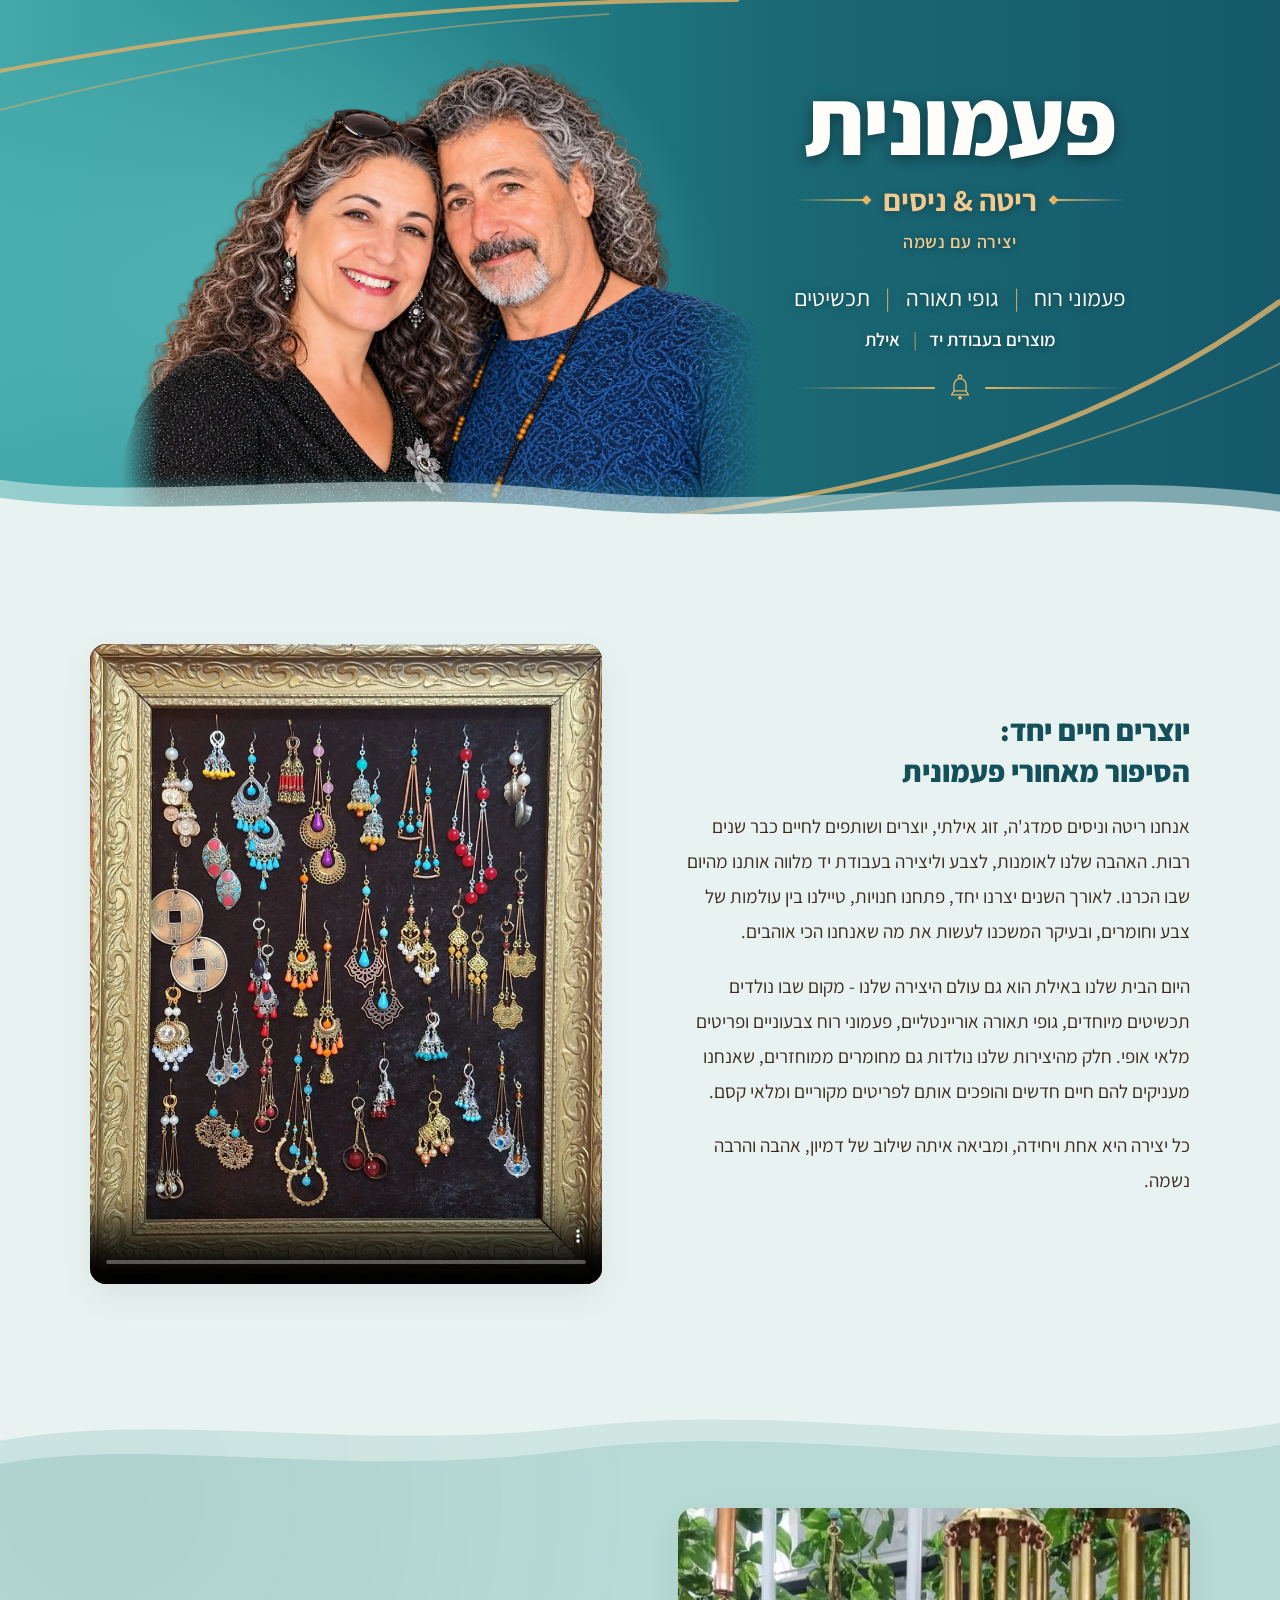
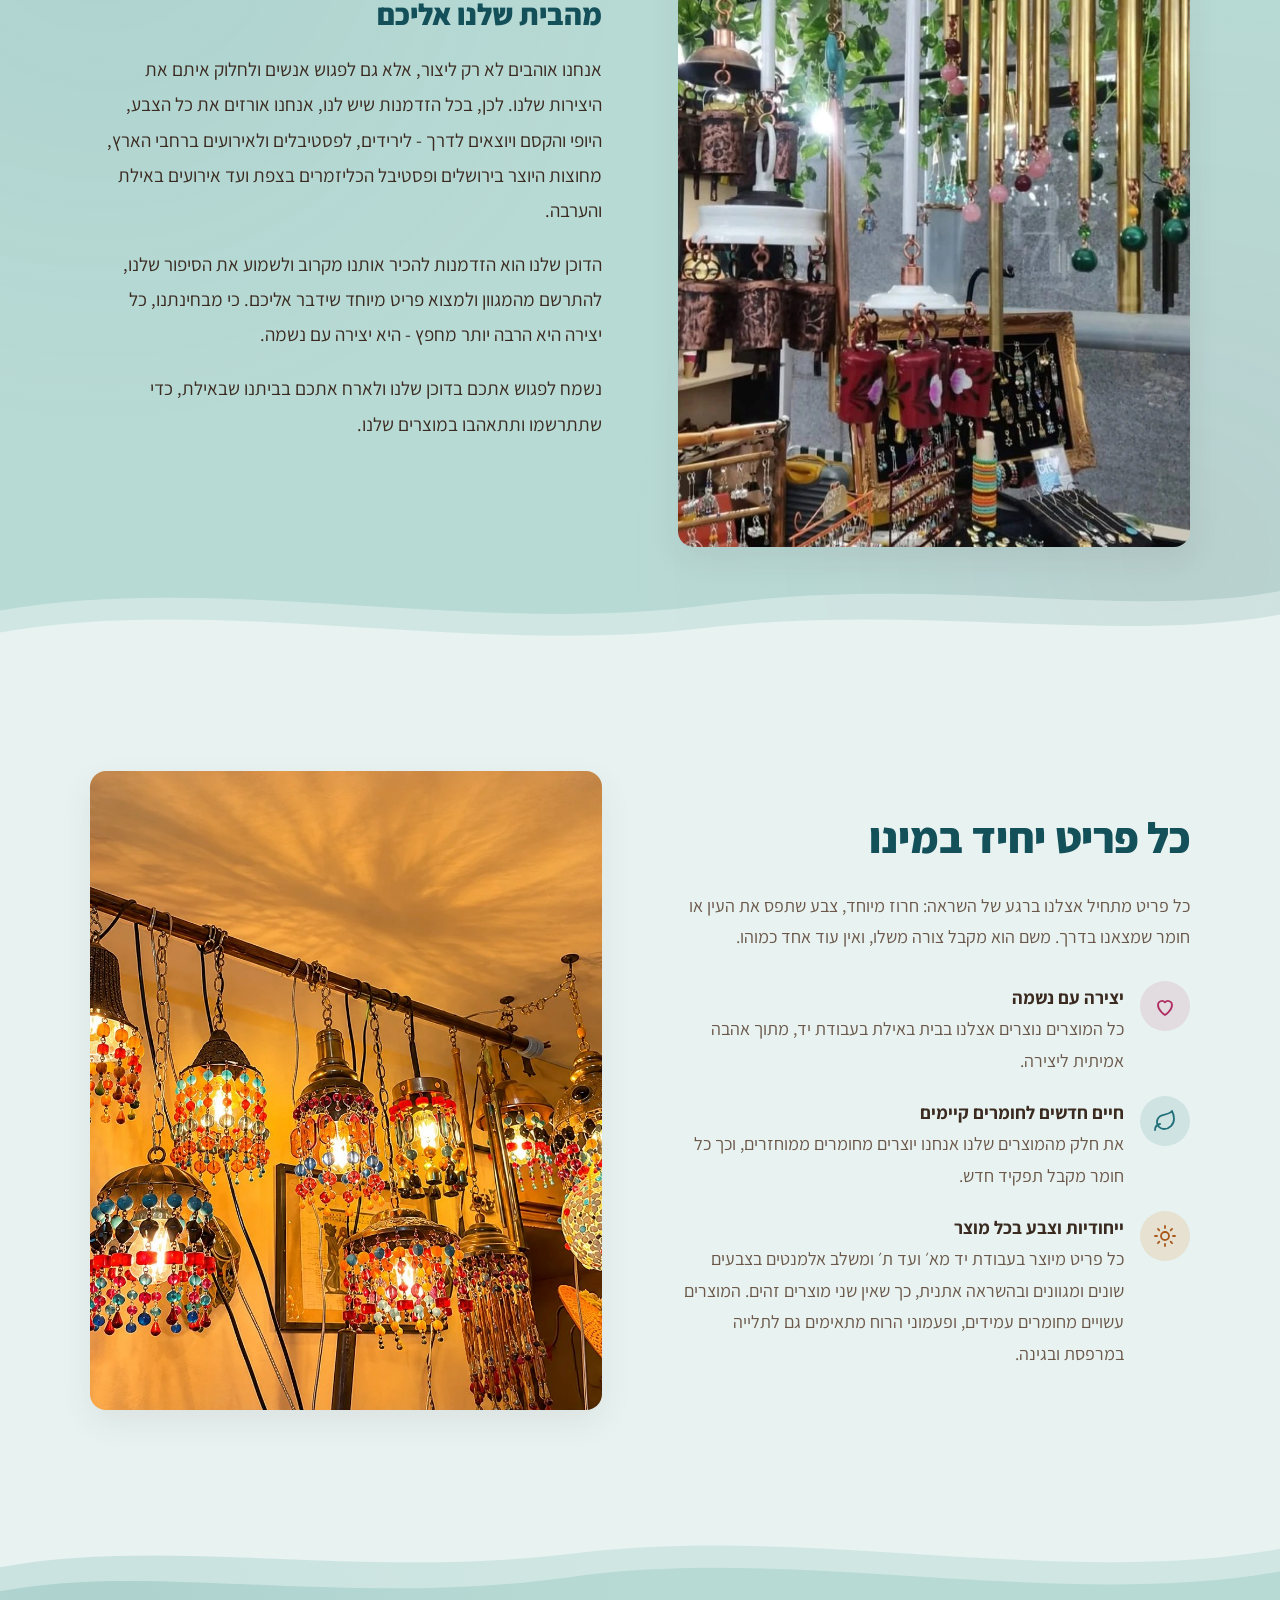
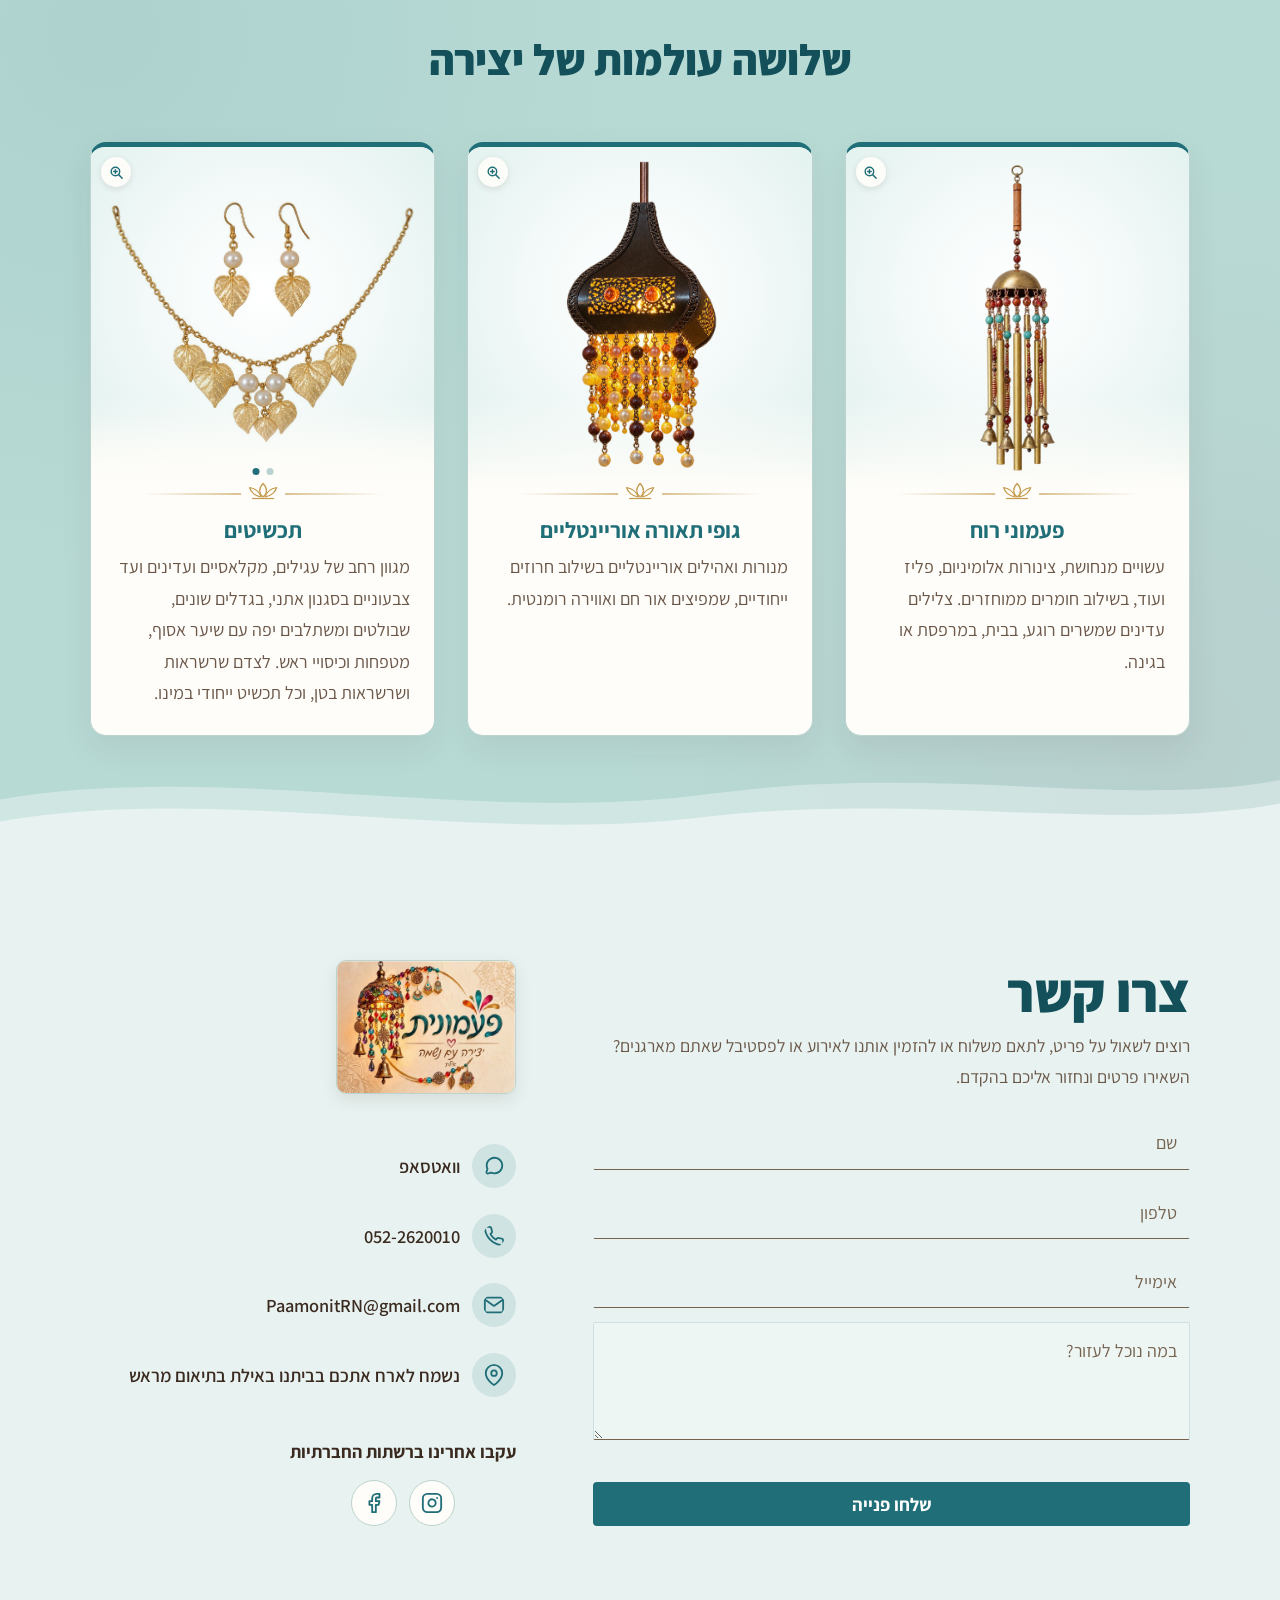
==== commit 62f265de: "Image slider and enlarged view for product cards, text and email updates - Jewelry card: second phot" ====
--- a/index.html
+++ b/index.html
@@ -32,7 +32,7 @@
     "alternateName": "Paamonit",
     "description": "פעמוני רוח, גופי תאורה אוריינטליים ותכשיטים בעבודת יד, מחומרים ממוחזרים.",
     "telephone": "+972-52-262-0010",
-    "email": "ritasmadja@gmail.com",
+    "email": "PaamonitRN@gmail.com",
     "areaServed": "אילת",
     "address": { "@type": "PostalAddress", "addressLocality": "אילת", "addressCountry": "IL" },
     "founder": [
@@ -141,7 +141,7 @@
       <div class="container split">
         <div class="split-text">
           <h2>כל פריט יחיד במינו</h2>
-          <p>כל פריט נולד אצלנו מתוך השראה של רגע: חרוז שמצאנו, צבע שתפס את העין או חומר שקיבל חיים חדשים. לכן כל יצירה היא אחת ויחידה.</p>
+          <p>כל פריט מתחיל אצלנו ברגע של השראה: חרוז מיוחד, צבע שתפס את העין או חומר שמצאנו בדרך. משם הוא מקבל צורה משלו, ואין עוד אחד כמוהו.</p>
           <ul class="features">
             <li>
               <span class="feature-icon"><svg class="icon"><use href="#i-hand"/></svg></span>
@@ -197,13 +197,29 @@
           </article>
 
           <article class="card card-magenta">
-            <div class="card-media">
-              <img src="images/cat-jewelry.jpg" width="1291" height="1018" loading="lazy"
-                   alt="סט תכשיטים בעבודת יד: שרשרת עלים מוזהבים עם פנינים ועגילים תואמים">
+            <!-- כמה תמונות בכרטיס: מחליקים בנייד, חיצים במחשב -->
+            <div class="card-media card-slider">
+              <div class="slides" tabindex="0" aria-label="תמונות תכשיטים">
+                <div class="slide">
+                  <img src="images/cat-jewelry.jpg" width="1291" height="1018" loading="lazy"
+                       alt="סט תכשיטים בעבודת יד: שרשרת עלים מוזהבים עם פנינים ועגילים תואמים">
+                </div>
+                <div class="slide slide-photo">
+                  <img src="images/jewelry-model.jpg?v=2" width="900" height="1020" loading="lazy"
+                       alt="אישה עם מטפחת צבעונית ועגילים מוזהבים עם חרוזים בגוון טורקיז">
+                </div>
+              </div>
+              <button class="slide-btn slide-prev" type="button" aria-label="התמונה הקודמת">
+                <svg viewBox="0 0 24 24" aria-hidden="true"><path d="M15 5l-7 7 7 7"/></svg>
+              </button>
+              <button class="slide-btn slide-next" type="button" aria-label="התמונה הבאה">
+                <svg viewBox="0 0 24 24" aria-hidden="true"><path d="M9 5l7 7-7 7"/></svg>
+              </button>
+              <div class="slide-dots" aria-hidden="true"></div>
             </div>
             <div class="card-body">
               <h3>תכשיטים</h3>
-              <p>מגוון רחב של עגילים, מקלאסיים ועדינים ועד צבעוניים בסגנון אתני, בגדלים שונים. לצדם שרשראות ושרשראות בטן, וכל תכשיט ייחודי במינו.</p>
+              <p>מגוון רחב של עגילים, מקלאסיים ועדינים ועד צבעוניים בסגנון אתני, בגדלים שונים, שבולטים ומשתלבים יפה עם שיער אסוף, מטפחות וכיסויי ראש. לצדם שרשראות ושרשראות בטן, וכל תכשיט ייחודי במינו.</p>
             </div>
           </article>
         </div>
@@ -218,7 +234,7 @@
           <div class="contact-title-row">
             <div class="contact-title-text">
               <h2>צרו קשר</h2>
-              <p class="contact-intro">רוצים לשאול על פריט, לתאם משלוח או להזמין אותנו לאירוע?<br>השאירו פרטים ונחזור אליכם בהקדם.</p>
+              <p class="contact-intro">רוצים לשאול על פריט, לתאם משלוח או להזמין אותנו לאירוע או לפסטיבל שאתם מארגנים?<br>השאירו פרטים ונחזור אליכם בהקדם.</p>
             </div>
           </div>
 
@@ -266,7 +282,7 @@
               <a href="tel:+972522620010"><svg class="icon"><use href="#i-phone"/></svg><span dir="ltr">052-2620010</span></a>
             </li>
             <li class="c-teal">
-              <a href="mailto:ritasmadja@gmail.com"><svg class="icon"><use href="#i-mail"/></svg><span dir="ltr">ritasmadja@gmail.com</span></a>
+              <a href="mailto:PaamonitRN@gmail.com"><svg class="icon"><use href="#i-mail"/></svg><span dir="ltr">PaamonitRN@gmail.com</span></a>
             </li>
             <li class="c-teal">
               <span class="contact-plain"><svg class="icon"><use href="#i-pin"/></svg><span>נשמח לארח אתכם בביתנו באילת בתיאום מראש</span></span>
@@ -293,6 +309,20 @@
 
   </main>
 
+  <!-- תמונה מוגדלת: נפתחת בלחיצה על תמונה בכרטיסי המוצרים -->
+  <dialog class="lightbox" aria-label="תמונה מוגדלת">
+    <img class="lb-img" alt="">
+    <button class="lb-close" type="button" aria-label="סגירה">
+      <svg viewBox="0 0 24 24" aria-hidden="true"><path d="M6 6l12 12M18 6L6 18"/></svg>
+    </button>
+    <button class="lb-btn lb-prev" type="button" aria-label="התמונה הקודמת">
+      <svg viewBox="0 0 24 24" aria-hidden="true"><path d="M15 5l-7 7 7 7"/></svg>
+    </button>
+    <button class="lb-btn lb-next" type="button" aria-label="התמונה הבאה">
+      <svg viewBox="0 0 24 24" aria-hidden="true"><path d="M9 5l7 7-7 7"/></svg>
+    </button>
+  </dialog>
+
   <script src="js/main.js" defer></script>
 </body>
 </html>
--- a/css/styles.css
+++ b/css/styles.css
@@ -443,6 +443,132 @@
 }
 /* multiply: הרקע הלבן שבתוך קובצי התמונות נבלע בגוון התכלת */
 .card-media img { width: 100%; height: 100%; object-fit: contain; mix-blend-mode: multiply; }
+/* כרטיס עם כמה תמונות: גלילה אופקית עם עצירה בכל תמונה */
+.card-media.card-slider { position: relative; padding: 0; }
+.slides {
+  display: flex;
+  height: 100%;
+  overflow-x: auto;
+  scroll-snap-type: x mandatory;
+  scroll-behavior: smooth;
+  scrollbar-width: none;
+  /* התמונה הבאה נמצאת מימין, כמו החץ "הבאה" והנקודות */
+  direction: ltr;
+}
+.slides::-webkit-scrollbar { display: none; }
+.slide { flex: 0 0 100%; height: 100%; padding: 14px; scroll-snap-align: start; }
+/* תמונה עם רקע (לא מוצר על לבן): ממלאת את כל המסגרת */
+.slide-photo { padding: 0; }
+.card-media .slide-photo img { object-fit: cover; object-position: 50% 0%; mix-blend-mode: normal; }
+/* דהייה עדינה בתחתית, כמו בשאר הכרטיסים */
+.card-slider::after {
+  content: "";
+  position: absolute;
+  inset: auto 0 0;
+  height: 22%;
+  background: linear-gradient(to bottom, rgba(255, 253, 249, 0), var(--cream));
+  pointer-events: none;
+}
+.slide-btn {
+  position: absolute;
+  top: 50%;
+  z-index: 1;
+  display: grid;
+  place-items: center;
+  width: 36px;
+  height: 36px;
+  margin-top: -18px;
+  border: 1px solid var(--line);
+  border-radius: 50%;
+  background: rgba(255, 253, 249, 0.9);
+  color: var(--teal);
+  cursor: pointer;
+  opacity: 0;
+  transition: opacity .2s, background-color .2s;
+}
+.slide-btn svg { width: 18px; height: 18px; fill: none; stroke: currentColor; stroke-width: 2.2; stroke-linecap: round; stroke-linejoin: round; }
+/* "הבאה" בצד ימין, "הקודמת" בצד שמאל */
+.slide-prev { left: 10px; }
+.slide-next { right: 10px; }
+.card:hover .slide-btn,
+.slide-btn:focus-visible { opacity: 1; }
+.slide-btn:hover { background: #fff; }
+.slide-btn[hidden] { display: none; }
+/* במסכי מגע אין ריחוף: החיצים מוצגים תמיד */
+@media (hover: none) { .slide-btn { opacity: 0.9; } }
+.slide-dots {
+  position: absolute;
+  bottom: 16px;
+  left: 50%;
+  z-index: 1;
+  display: flex;
+  gap: 7px;
+  transform: translateX(-50%);
+  /* הנקודות מתקדמות משמאל לימין, באותו כיוון כמו החץ "הבאה" */
+  direction: ltr;
+}
+.slide-dots span { width: 7px; height: 7px; border-radius: 50%; background: rgba(31, 110, 120, 0.3); transition: background-color .2s; }
+.slide-dots span.on { background: var(--teal); }
+
+/* לחיצה על תמונת מוצר פותחת אותה בגדול; סמל הגדלה קטן בפינה רומז על כך */
+.card-media { position: relative; }
+.card-media img { cursor: zoom-in; }
+.card-media::before {
+  content: "";
+  position: absolute;
+  top: 10px;
+  left: 10px;
+  z-index: 1;
+  width: 30px;
+  height: 30px;
+  border-radius: 50%;
+  background: rgba(255, 253, 249, 0.85) url("data:image/svg+xml,%3Csvg xmlns='http://www.w3.org/2000/svg' viewBox='0 0 24 24' fill='none' stroke='%231F6E78' stroke-width='2' stroke-linecap='round'%3E%3Ccircle cx='10.5' cy='10.5' r='6'/%3E%3Cpath d='M15 15l5 5M10.5 8v5M8 10.5h5'/%3E%3C/svg%3E") center / 17px no-repeat;
+  box-shadow: 0 2px 6px rgba(58, 42, 32, 0.12);
+  pointer-events: none;
+}
+
+.lightbox {
+  padding: 0;
+  border: 0;
+  background: transparent;
+  max-width: 94vw;
+  max-height: 92vh;
+  overflow: visible;
+}
+.lightbox::backdrop { background: rgba(16, 44, 50, 0.82); }
+.lb-img {
+  display: block;
+  max-width: min(94vw, 900px);
+  max-height: 86vh;
+  width: auto;
+  height: auto;
+  border-radius: 14px;
+  background: #fff;
+  box-shadow: 0 20px 50px rgba(0, 0, 0, 0.35);
+}
+.lb-close,
+.lb-btn {
+  position: absolute;
+  display: grid;
+  place-items: center;
+  width: 42px;
+  height: 42px;
+  border: 0;
+  border-radius: 50%;
+  background: rgba(255, 253, 249, 0.95);
+  border: 1px solid var(--line);
+  box-shadow: 0 3px 10px rgba(16, 44, 50, 0.22);
+  color: var(--teal);
+  cursor: pointer;
+}
+.lb-close svg,
+.lb-btn svg { width: 20px; height: 20px; fill: none; stroke: currentColor; stroke-width: 2.2; stroke-linecap: round; stroke-linejoin: round; }
+.lb-close { top: 10px; right: 10px; }
+.lb-btn { top: 50%; margin-top: -21px; }
+.lb-prev { left: 10px; }
+.lb-next { right: 10px; }
+.lb-btn[hidden] { display: none; }
+
 .card-body { position: relative; padding: 26px 24px 26px; }
 /* במקום קו חד בין התמונה לטקסט: קו זהב דק שמתעמעם לצדדים ולוטוס קטן באמצע */
 .card-body::before {
@@ -645,6 +771,9 @@
   /* כרטיסי המוצרים בנייד: קטנים יותר וממורכזים */
   .card { width: 100%; max-width: 290px; margin-inline: auto; }
   .card-media { padding: 10px; }
+  .card-media.card-slider { padding: 0; }
+  .slide { padding: 10px; }
+  .slide.slide-photo { padding: 0; }
   .card-body { padding: 16px 18px 20px; }
   .card-body p { font-size: 1rem; }
   /* פרטי הקשר בנייד: קטנים יותר */
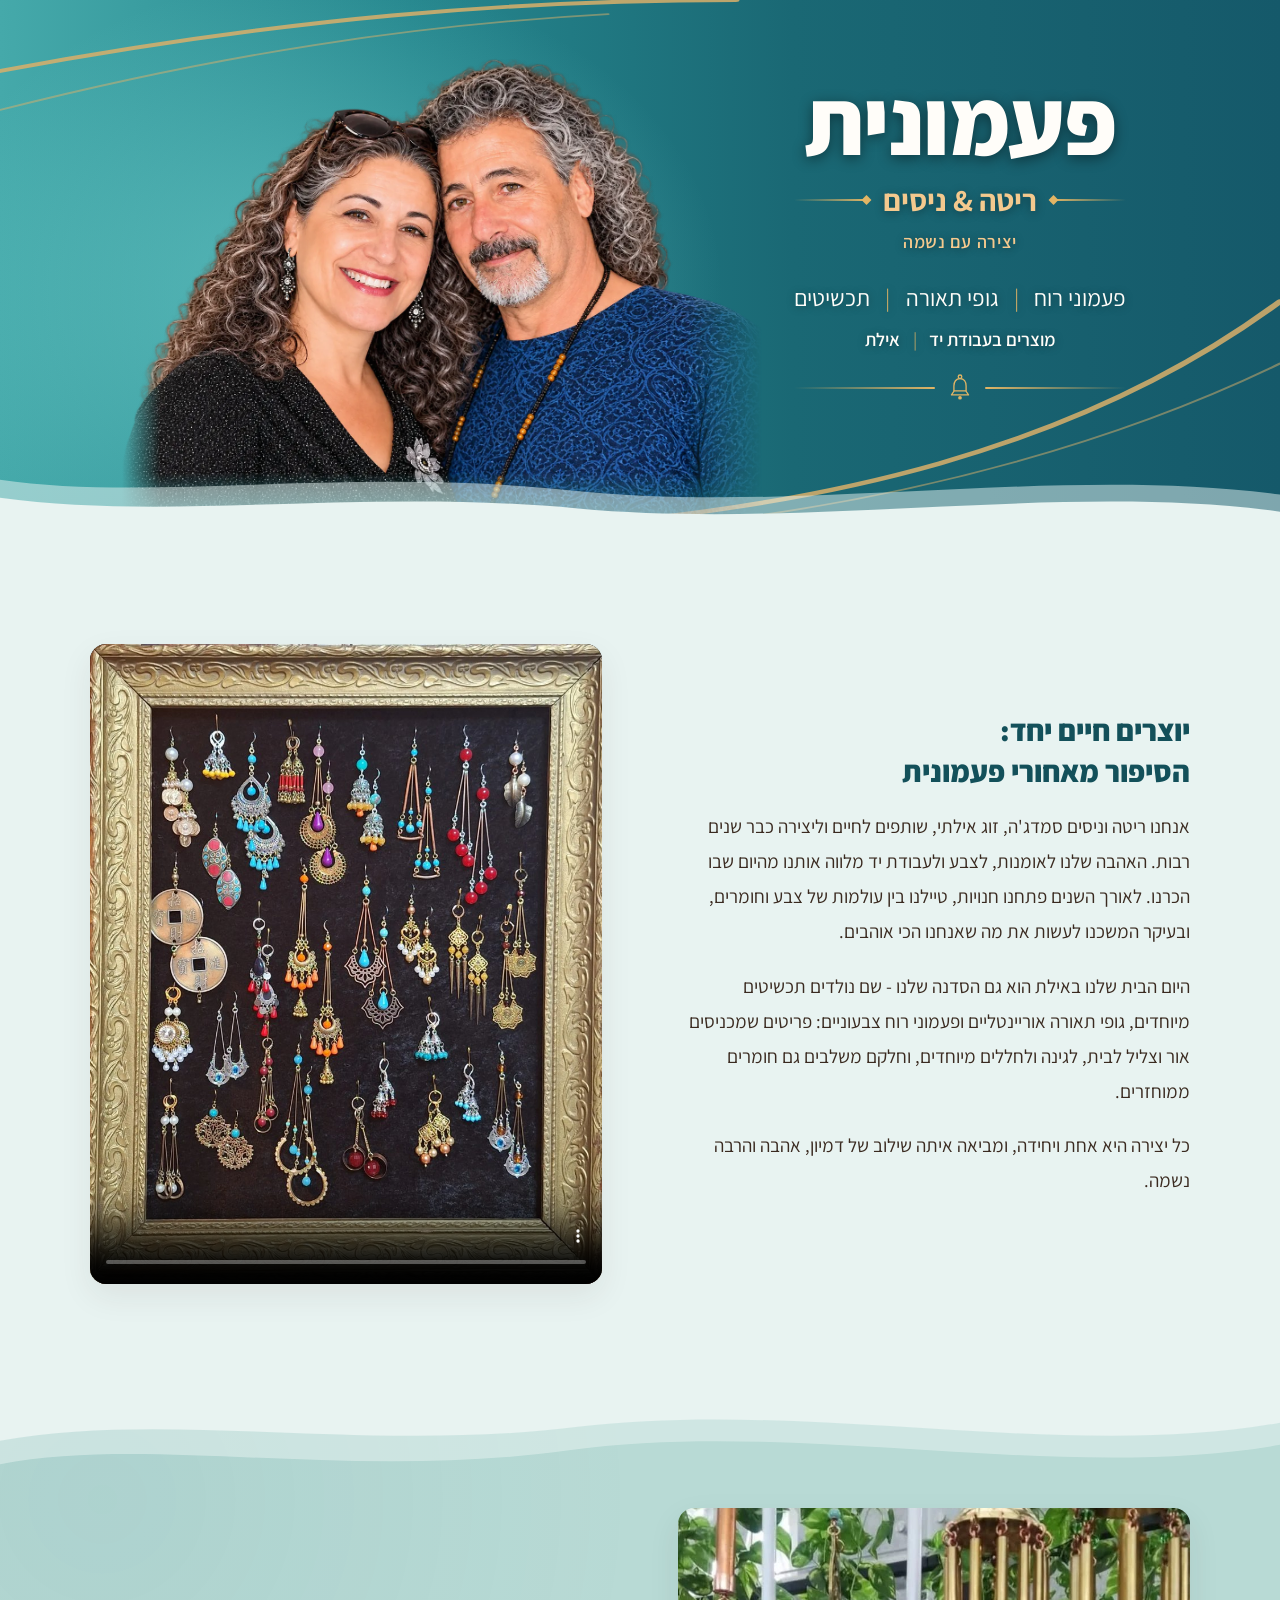
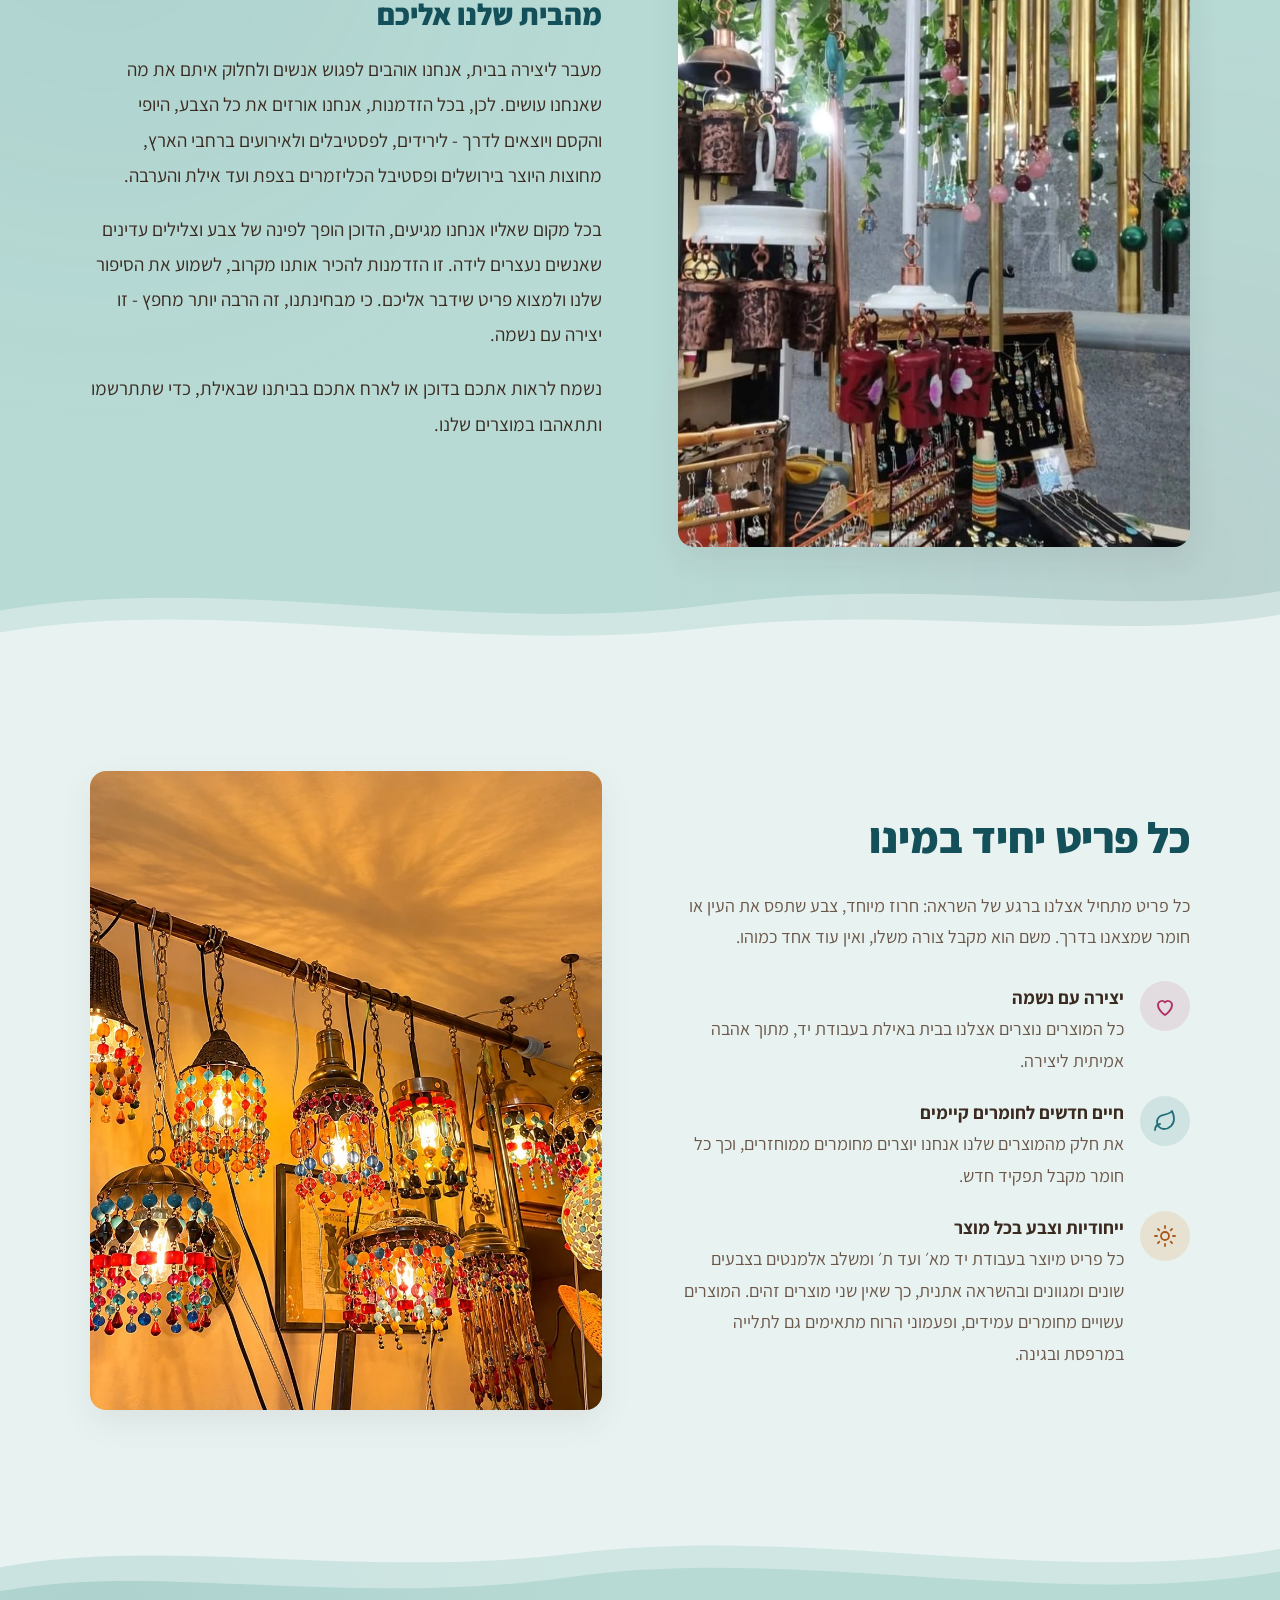
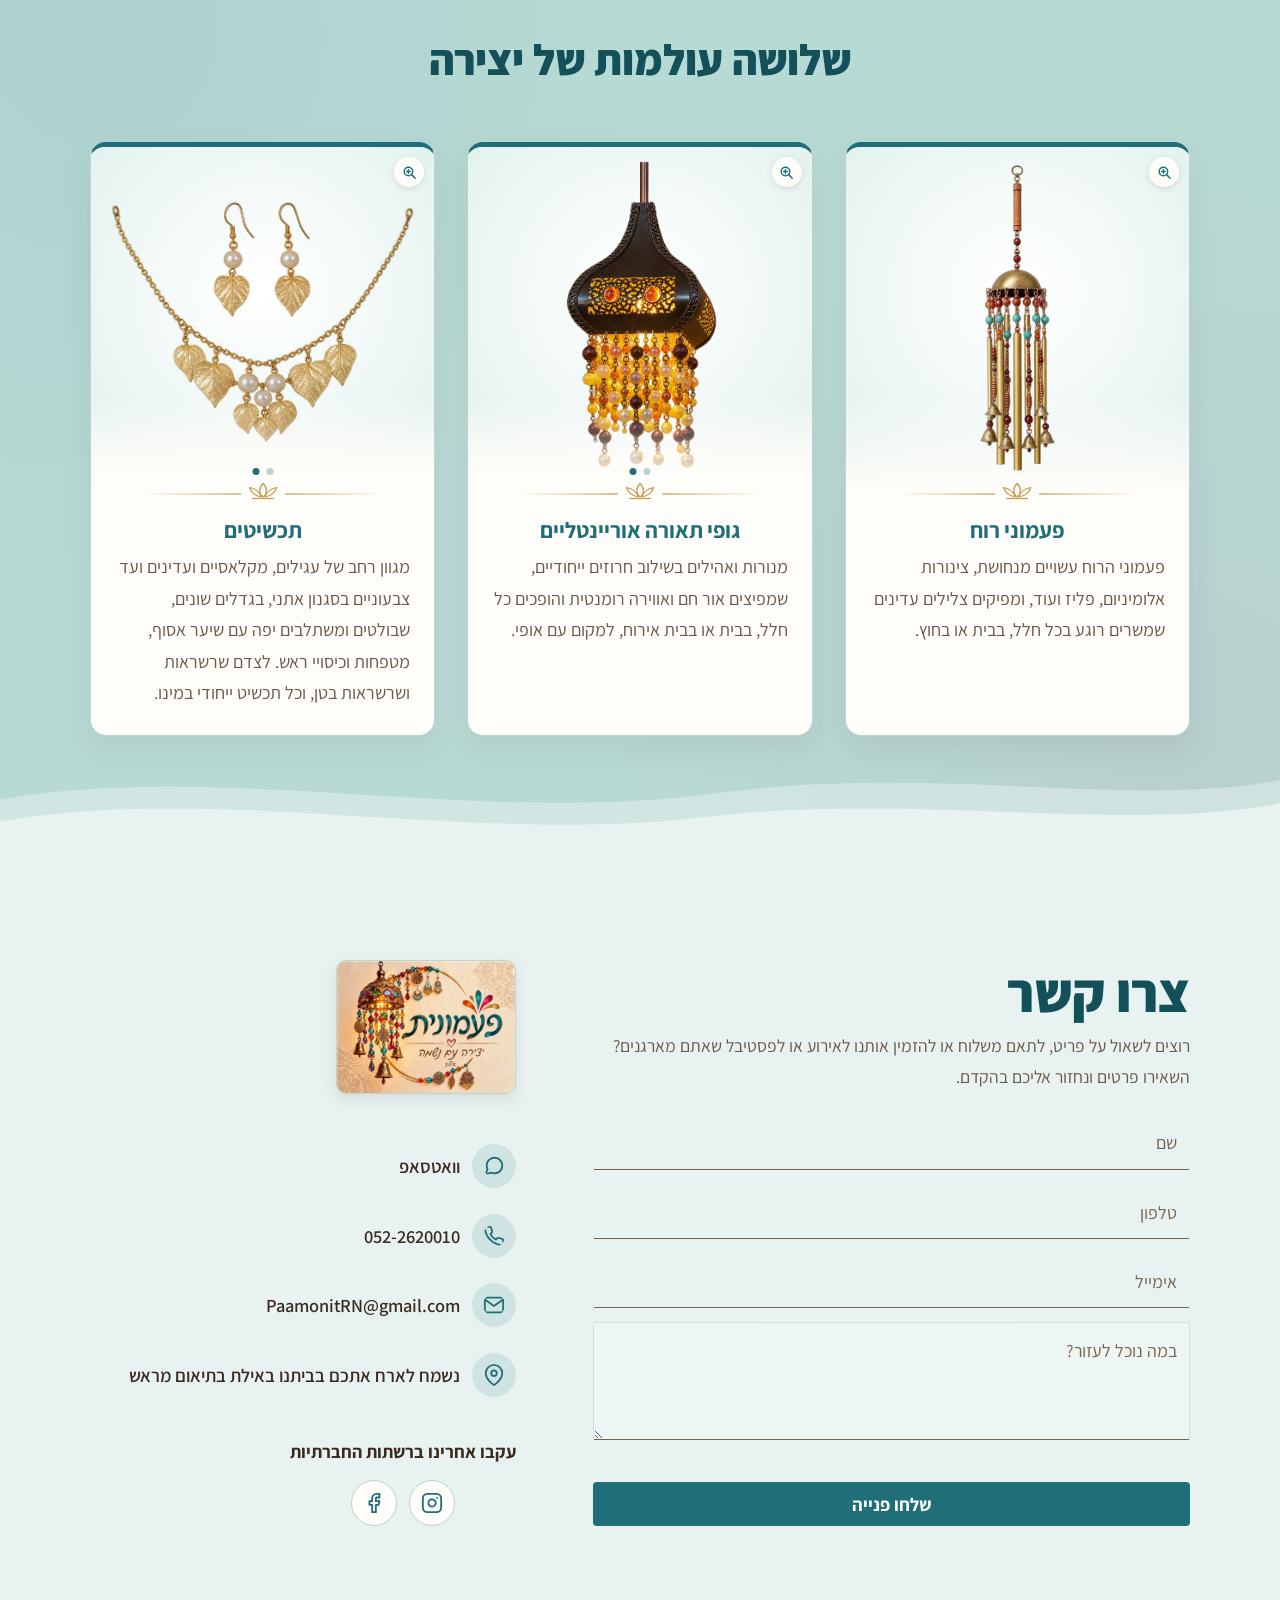
==== commit c8436a28: "Lamp photo slider, new story and card texts - Lamps card: second photo (lamp in a seating corner), f" ====
--- a/index.html
+++ b/index.html
@@ -101,8 +101,8 @@
       <div class="container split">
         <div class="split-text">
           <h2 class="story-title">יוצרים חיים יחד:<br>הסיפור מאחורי פעמונית</h2>
-          <p>אנחנו ריטה וניסים סמדג'ה, זוג אילתי, יוצרים ושותפים לחיים כבר שנים רבות. האהבה שלנו לאומנות, לצבע וליצירה בעבודת יד מלווה אותנו מהיום שבו הכרנו. לאורך השנים יצרנו יחד, פתחנו חנויות, טיילנו בין עולמות של צבע וחומרים, ובעיקר המשכנו לעשות את מה שאנחנו הכי אוהבים.</p>
-          <p>היום הבית שלנו באילת הוא גם עולם היצירה שלנו - מקום שבו נולדים תכשיטים מיוחדים, גופי תאורה אוריינטליים, פעמוני רוח צבעוניים ופריטים מלאי אופי. חלק מהיצירות שלנו נולדות גם מחומרים ממוחזרים, שאנחנו מעניקים להם חיים חדשים והופכים אותם לפריטים מקוריים ומלאי קסם.</p>
+          <p>אנחנו ריטה וניסים סמדג'ה, זוג אילתי, שותפים לחיים וליצירה כבר שנים רבות. האהבה שלנו לאומנות, לצבע ולעבודת יד מלווה אותנו מהיום שבו הכרנו. לאורך השנים פתחנו חנויות, טיילנו בין עולמות של צבע וחומרים, ובעיקר המשכנו לעשות את מה שאנחנו הכי אוהבים.</p>
+          <p>היום הבית שלנו באילת הוא גם הסדנה שלנו - שם נולדים תכשיטים מיוחדים, גופי תאורה אוריינטליים ופעמוני רוח צבעוניים: פריטים שמכניסים אור וצליל לבית, לגינה ולחללים מיוחדים, וחלקם משלבים גם חומרים ממוחזרים.</p>
           <p>כל יצירה היא אחת ויחידה, ומביאה איתה שילוב של דמיון, אהבה והרבה נשמה.</p>
         </div>
 
@@ -129,9 +129,9 @@
 
         <div class="split-text">
           <h2 class="story-title">מהבית שלנו אליכם</h2>
-          <p>אנחנו אוהבים לא רק ליצור, אלא גם לפגוש אנשים ולחלוק איתם את היצירות שלנו. לכן, בכל הזדמנות שיש לנו, אנחנו אורזים את כל הצבע, היופי והקסם ויוצאים לדרך - לירידים, לפסטיבלים ולאירועים ברחבי הארץ, מחוצות היוצר בירושלים ופסטיבל הכליזמרים בצפת ועד אירועים באילת והערבה.</p>
-          <p>הדוכן שלנו הוא הזדמנות להכיר אותנו מקרוב ולשמוע את הסיפור שלנו, להתרשם מהמגוון ולמצוא פריט מיוחד שידבר אליכם. כי מבחינתנו, כל יצירה היא הרבה יותר מחפץ - היא יצירה עם נשמה.</p>
-          <p>נשמח לפגוש אתכם בדוכן שלנו ולארח אתכם בביתנו שבאילת, כדי שתתרשמו ותתאהבו במוצרים שלנו.</p>
+          <p>מעבר ליצירה בבית, אנחנו אוהבים לפגוש אנשים ולחלוק איתם את מה שאנחנו עושים. לכן, בכל הזדמנות, אנחנו אורזים את כל הצבע, היופי והקסם ויוצאים לדרך - לירידים, לפסטיבלים ולאירועים ברחבי הארץ, מחוצות היוצר בירושלים ופסטיבל הכליזמרים בצפת ועד אילת והערבה.</p>
+          <p>בכל מקום שאליו אנחנו מגיעים, הדוכן הופך לפינה של צבע וצלילים עדינים שאנשים נעצרים לידה. זו הזדמנות להכיר אותנו מקרוב, לשמוע את הסיפור שלנו ולמצוא פריט שידבר אליכם. כי מבחינתנו, זה הרבה יותר מחפץ - זו יצירה עם נשמה.</p>
+          <p>נשמח לראות אתכם בדוכן או לארח אתכם בביתנו שבאילת, כדי שתתרשמו ותתאהבו במוצרים שלנו.</p>
         </div>
       </div>
     </section>
@@ -181,18 +181,34 @@
             </div>
             <div class="card-body">
               <h3>פעמוני רוח</h3>
-              <p>עשויים מנחושת, צינורות אלומיניום, פליז ועוד, בשילוב חומרים ממוחזרים. צלילים עדינים שמשרים רוגע, בבית, במרפסת או בגינה.</p>
+              <p>פעמוני הרוח עשויים מנחושת, צינורות אלומיניום, פליז ועוד, ומפיקים צלילים עדינים שמשרים רוגע בכל חלל, בבית או בחוץ.</p>
             </div>
           </article>
 
           <article class="card card-amber">
-            <div class="card-media">
-              <img src="images/cat-lamps.webp" width="1078" height="1460" loading="lazy"
-                   alt="מנורה תלויה בסגנון אוריינטלי בעבודת יד: אהיל כהה מחורר עם אבנים בכתום ושרשראות של חרוזים בגוני ענבר, פנינה ועץ">
+            <div class="card-media card-slider">
+              <div class="slides" tabindex="0" aria-label="תמונות גופי תאורה">
+                <div class="slide">
+                  <img src="images/cat-lamps.webp" width="1078" height="1460" loading="lazy"
+                       alt="מנורה תלויה בסגנון אוריינטלי בעבודת יד: אהיל כהה מחורר עם אבנים בכתום ושרשראות של חרוזים בגוני ענבר, פנינה ועץ">
+                </div>
+                <div class="slide slide-photo slide-wide">
+                  <span class="slide-bg" style="background-image: url('images/lamp-room.jpg')" aria-hidden="true"></span>
+                  <img src="images/lamp-room.jpg" width="1100" height="825" loading="lazy"
+                       alt="מנורה תלויה עם חרוזים צבעוניים מעל פינת ישיבה, מטילה דוגמת אור חמה על הקיר">
+                </div>
+              </div>
+              <button class="slide-btn slide-prev" type="button" aria-label="התמונה הקודמת">
+                <svg viewBox="0 0 24 24" aria-hidden="true"><path d="M15 5l-7 7 7 7"/></svg>
+              </button>
+              <button class="slide-btn slide-next" type="button" aria-label="התמונה הבאה">
+                <svg viewBox="0 0 24 24" aria-hidden="true"><path d="M9 5l7 7-7 7"/></svg>
+              </button>
+              <div class="slide-dots" aria-hidden="true"></div>
             </div>
             <div class="card-body">
               <h3>גופי תאורה אוריינטליים</h3>
-              <p>מנורות ואהילים אוריינטליים בשילוב חרוזים ייחודיים, שמפיצים אור חם ואווירה רומנטית.</p>
+              <p>מנורות ואהילים בשילוב חרוזים ייחודיים, שמפיצים אור חם ואווירה רומנטית והופכים כל חלל, בבית או בבית אירוח, למקום עם אופי.</p>
             </div>
           </article>
 
--- a/css/styles.css
+++ b/css/styles.css
@@ -459,6 +459,17 @@
 .slide { flex: 0 0 100%; height: 100%; padding: 14px; scroll-snap-align: start; }
 /* תמונה עם רקע (לא מוצר על לבן): ממלאת את כל המסגרת */
 .slide-photo { padding: 0; }
+/* תמונה רחבה: מוצגת שלמה, ומעליה ומתחתיה אותה תמונה מטושטשת במקום פסים ריקים */
+.slide-wide { position: relative; overflow: hidden; }
+.slide-bg {
+  position: absolute;
+  inset: -24px;
+  background: center / cover no-repeat;
+  filter: blur(16px) brightness(0.92);
+}
+/* פשרה: התמונה גבוהה יותר מ"שלמה" ונחתכת מעט רק משמאל, כך שהמנורה קרובה יותר למרכז */
+.slide-wide { display: flex; align-items: center; }
+.card-media .slide-photo.slide-wide img { position: relative; height: 88%; object-fit: cover; object-position: 100% 50%; }
 .card-media .slide-photo img { object-fit: cover; object-position: 50% 0%; mix-blend-mode: normal; }
 /* דהייה עדינה בתחתית, כמו בשאר הכרטיסים */
 .card-slider::after {
@@ -517,7 +528,7 @@
   content: "";
   position: absolute;
   top: 10px;
-  left: 10px;
+  right: 10px;
   z-index: 1;
   width: 30px;
   height: 30px;
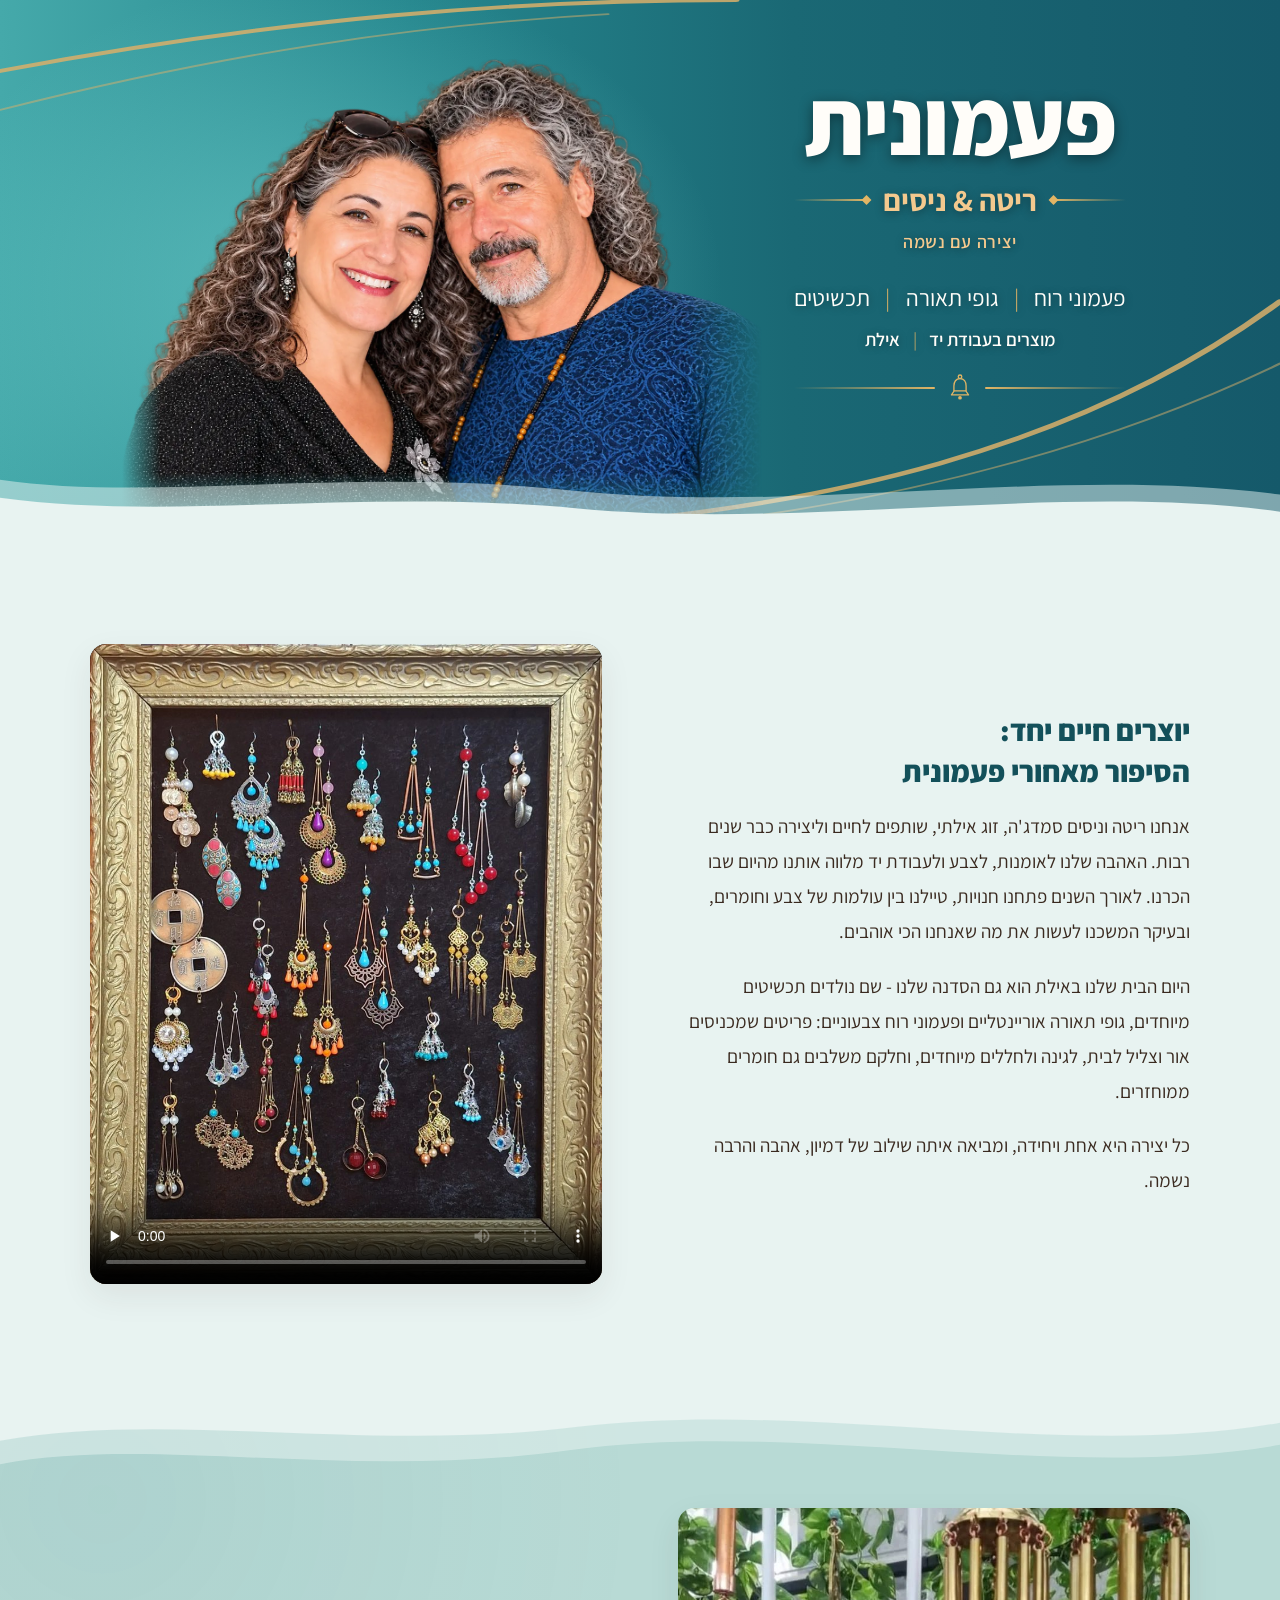
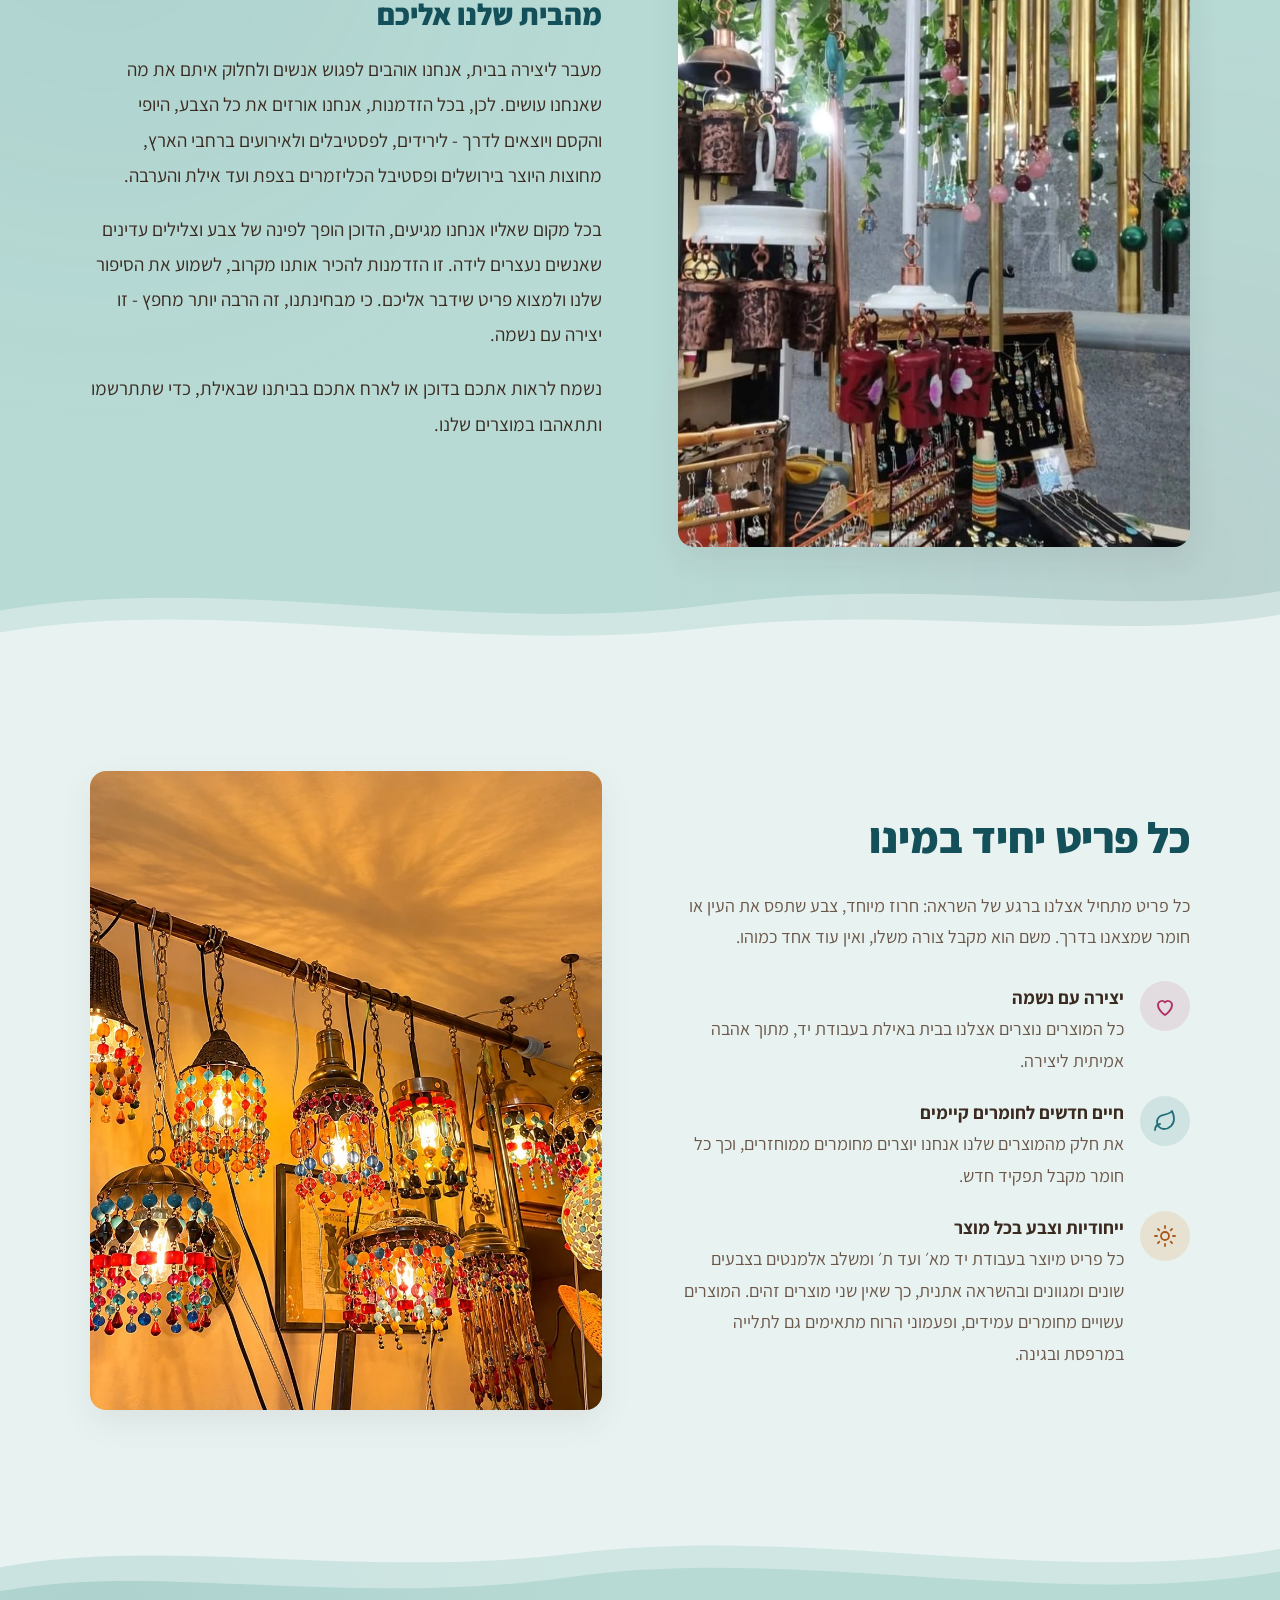
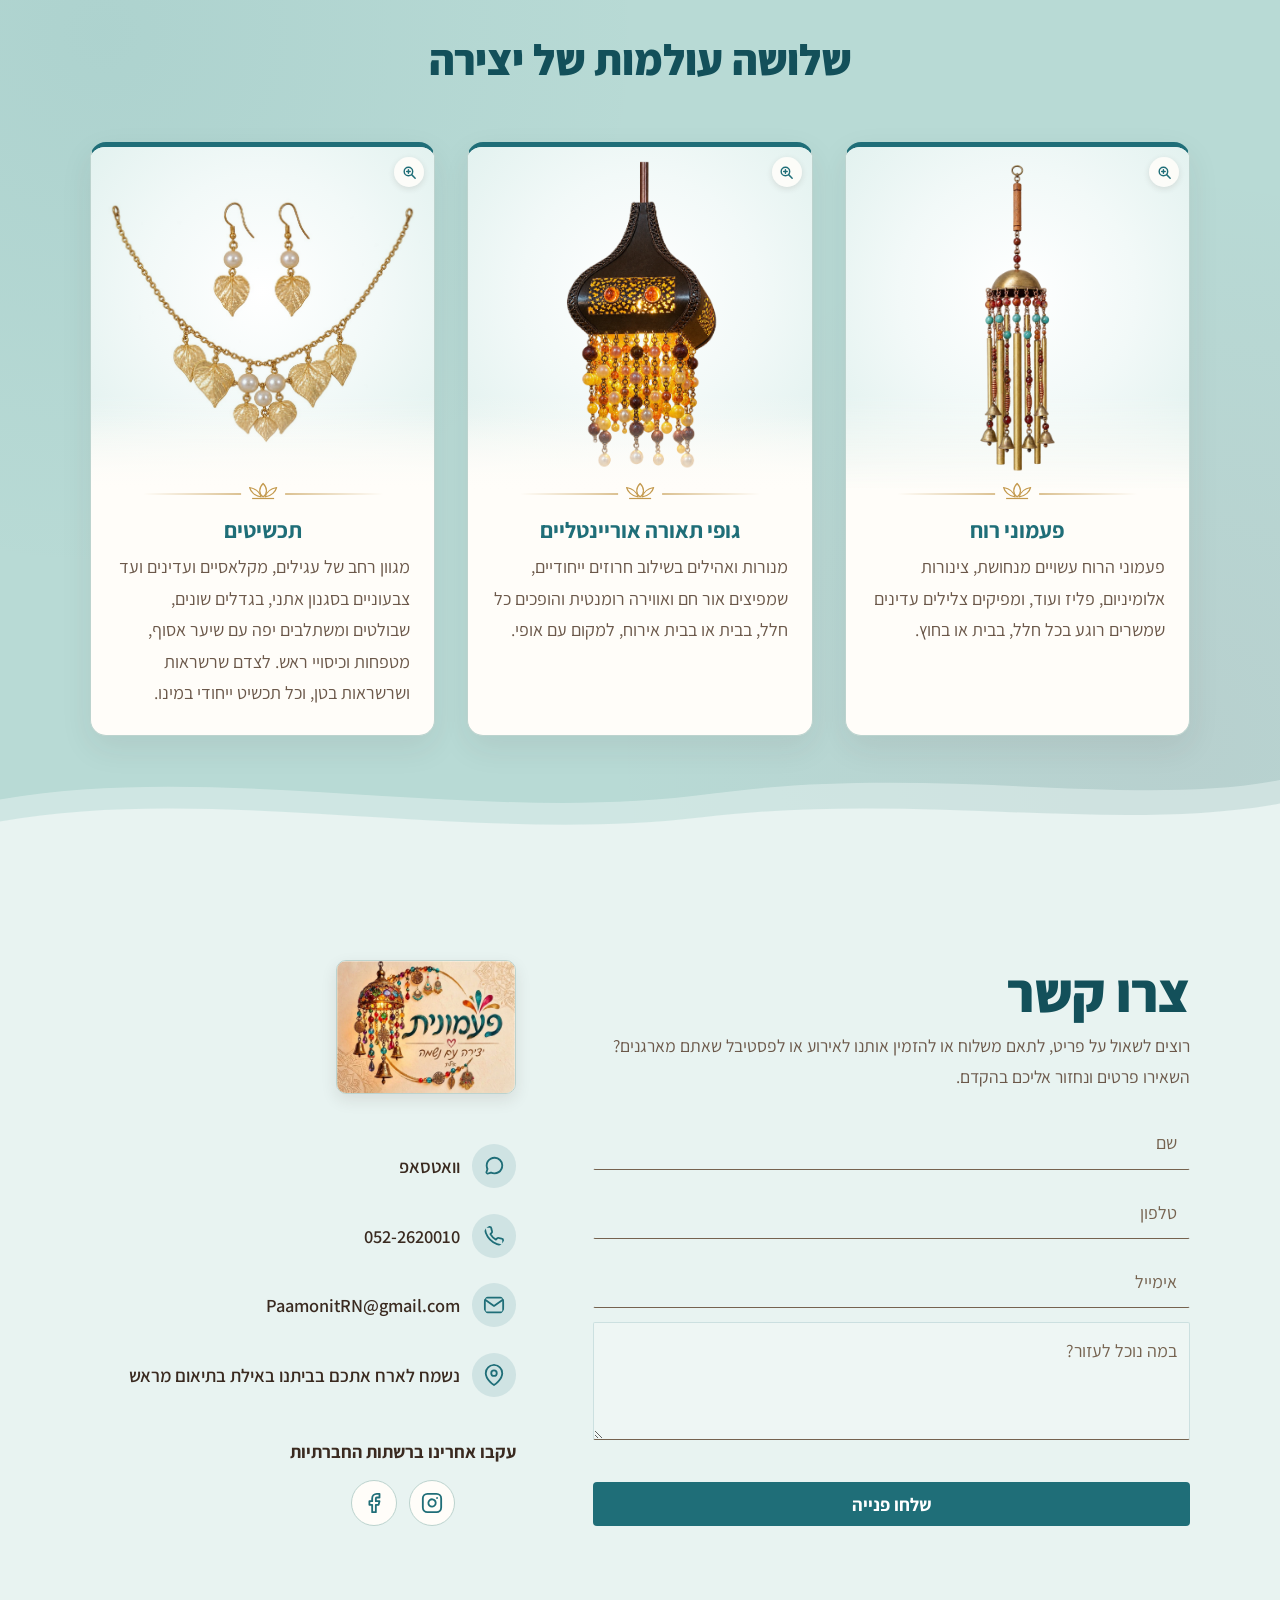
==== commit ef21d2c2: "Jewelry card: photo of the leaf set worn, remove slider dots - New second jewelry slide: the leaf se" ====
--- a/index.html
+++ b/index.html
@@ -204,7 +204,6 @@
               <button class="slide-btn slide-next" type="button" aria-label="התמונה הבאה">
                 <svg viewBox="0 0 24 24" aria-hidden="true"><path d="M9 5l7 7-7 7"/></svg>
               </button>
-              <div class="slide-dots" aria-hidden="true"></div>
             </div>
             <div class="card-body">
               <h3>גופי תאורה אוריינטליים</h3>
@@ -221,6 +220,10 @@
                        alt="סט תכשיטים בעבודת יד: שרשרת עלים מוזהבים עם פנינים ועגילים תואמים">
                 </div>
                 <div class="slide slide-photo">
+                  <img src="images/jewelry-set-worn.jpg?v=3" width="1060" height="1060" loading="lazy"
+                       alt="אישה עונדת את סט העלים המוזהבים: שרשרת עם פנינים ועגילים תואמים">
+                </div>
+                <div class="slide slide-photo">
                   <img src="images/jewelry-model.jpg?v=2" width="900" height="1020" loading="lazy"
                        alt="אישה עם מטפחת צבעונית ועגילים מוזהבים עם חרוזים בגוון טורקיז">
                 </div>
@@ -231,7 +234,6 @@
               <button class="slide-btn slide-next" type="button" aria-label="התמונה הבאה">
                 <svg viewBox="0 0 24 24" aria-hidden="true"><path d="M9 5l7 7-7 7"/></svg>
               </button>
-              <div class="slide-dots" aria-hidden="true"></div>
             </div>
             <div class="card-body">
               <h3>תכשיטים</h3>
--- a/css/styles.css
+++ b/css/styles.css
@@ -507,19 +507,6 @@
 .slide-btn[hidden] { display: none; }
 /* במסכי מגע אין ריחוף: החיצים מוצגים תמיד */
 @media (hover: none) { .slide-btn { opacity: 0.9; } }
-.slide-dots {
-  position: absolute;
-  bottom: 16px;
-  left: 50%;
-  z-index: 1;
-  display: flex;
-  gap: 7px;
-  transform: translateX(-50%);
-  /* הנקודות מתקדמות משמאל לימין, באותו כיוון כמו החץ "הבאה" */
-  direction: ltr;
-}
-.slide-dots span { width: 7px; height: 7px; border-radius: 50%; background: rgba(31, 110, 120, 0.3); transition: background-color .2s; }
-.slide-dots span.on { background: var(--teal); }
 
 /* לחיצה על תמונת מוצר פותחת אותה בגדול; סמל הגדלה קטן בפינה רומז על כך */
 .card-media { position: relative; }
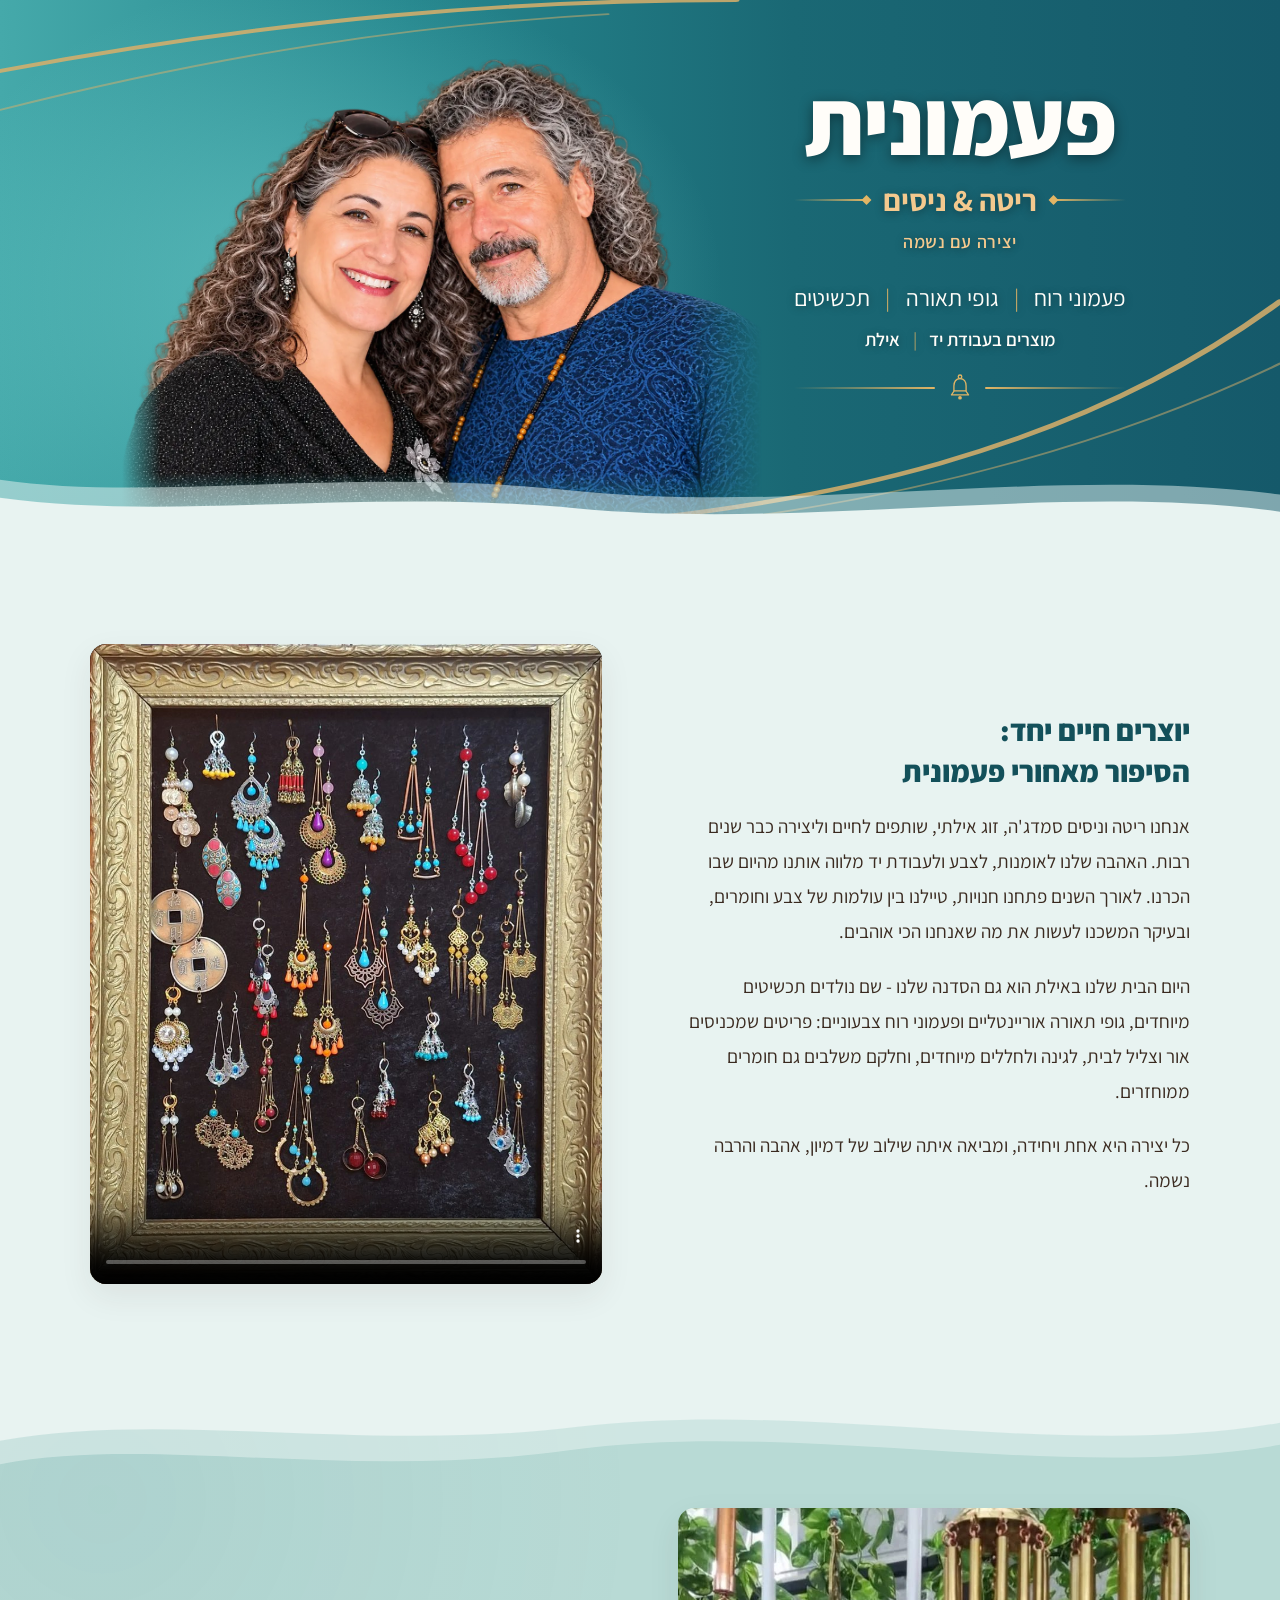
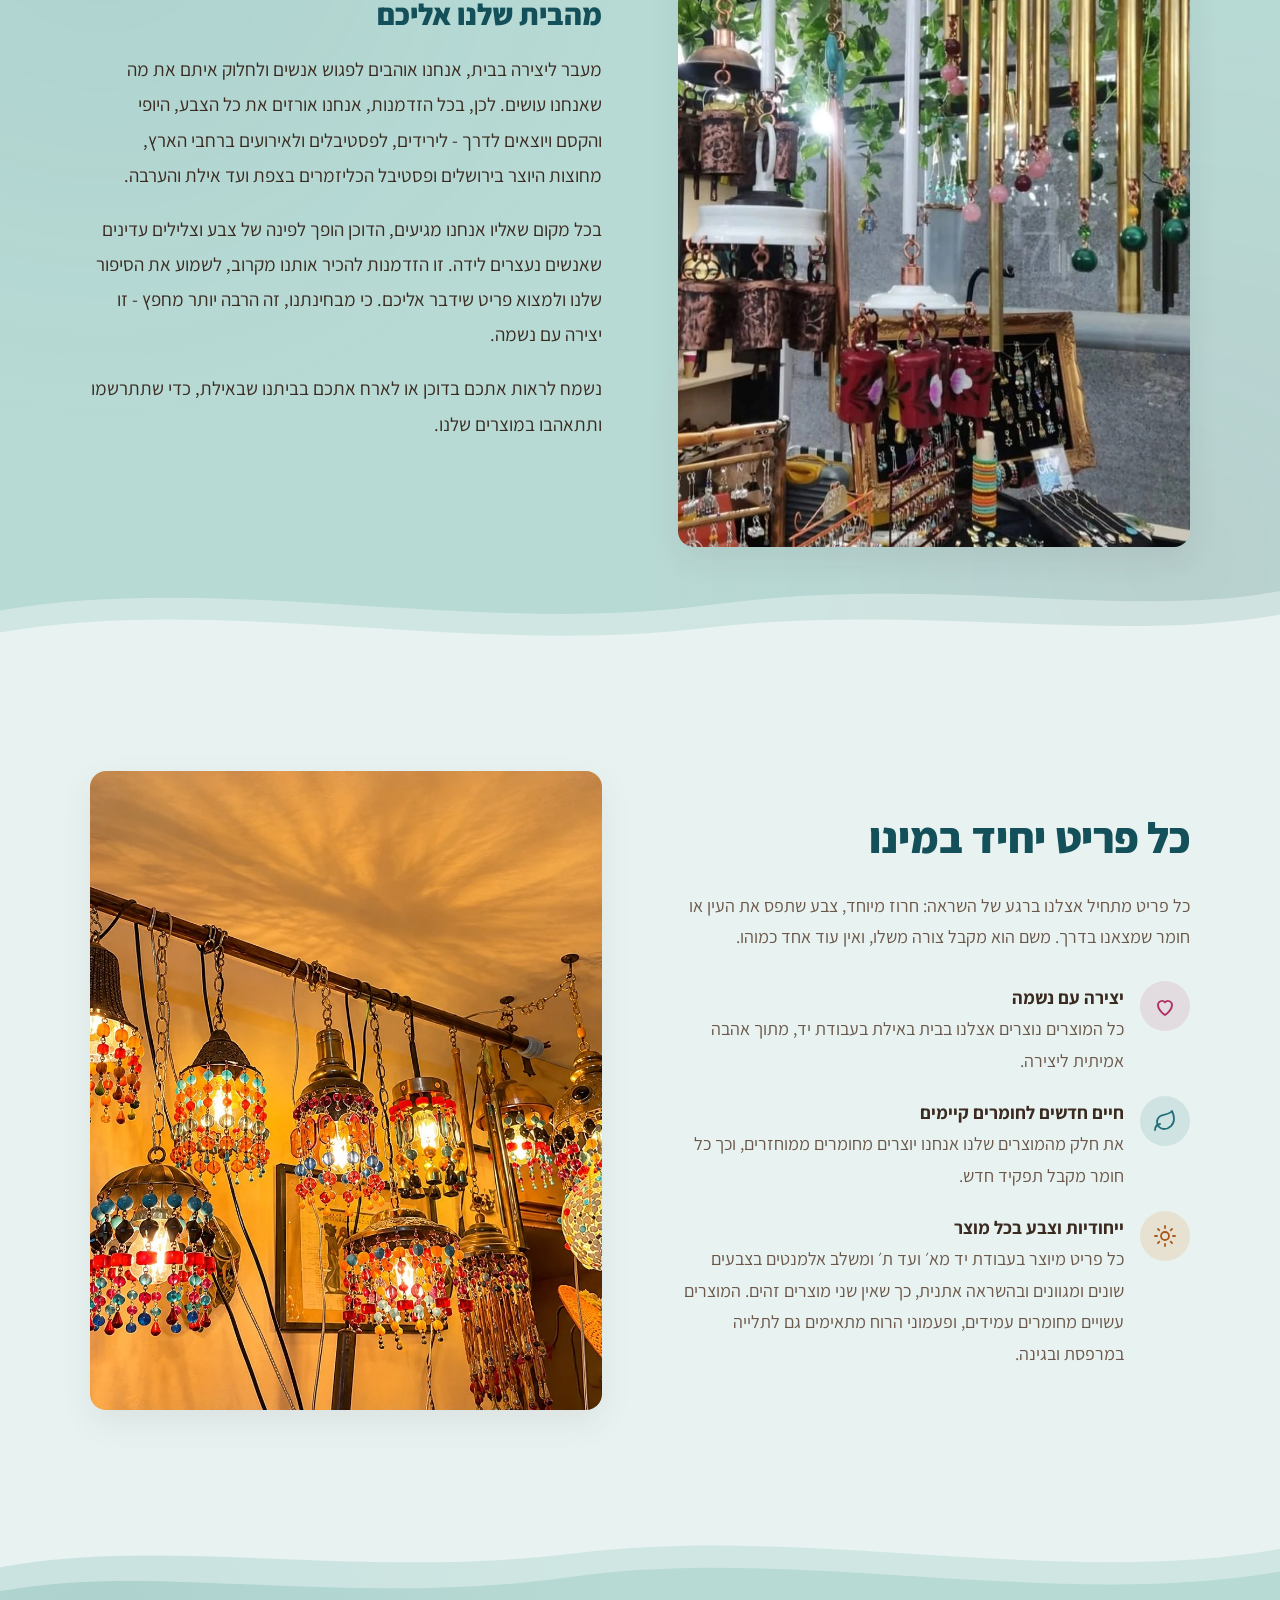
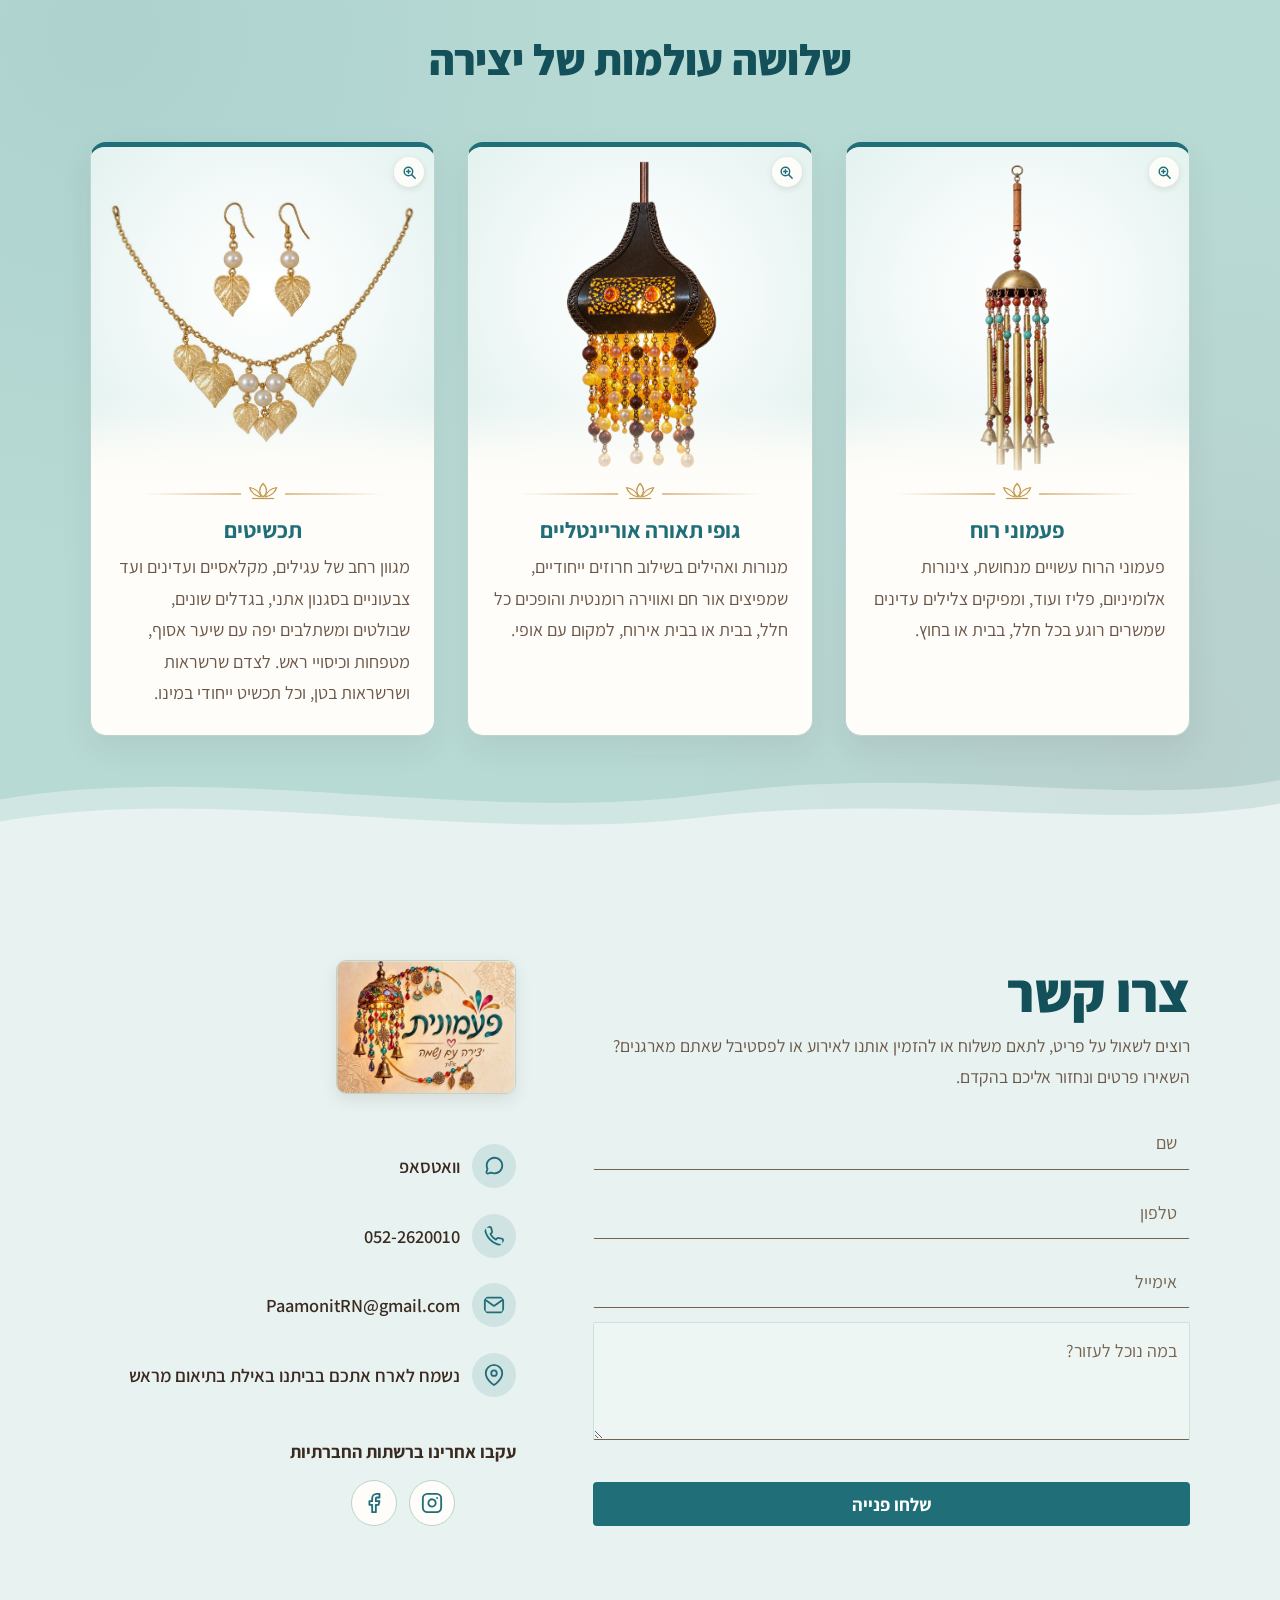
==== commit 94bbb756: "More product photos in the lamp and wind chime cards - Lamps: living room photo as the second slide;" ====
--- a/index.html
+++ b/index.html
@@ -175,9 +175,23 @@
 
         <div class="cards">
           <article class="card card-teal">
-            <div class="card-media">
-              <img src="images/cat-chimes.webp" width="1024" height="1536" loading="lazy"
-                   alt="פעמון רוח בעבודת יד: כיפת פליז, מוטות פליז, חרוזים בטורקיז ובאדום ופעמונים קטנים">
+            <div class="card-media card-slider">
+              <div class="slides" tabindex="0" aria-label="תמונות פעמוני רוח">
+                <div class="slide">
+                  <img src="images/cat-chimes.webp" width="1024" height="1536" loading="lazy"
+                       alt="פעמון רוח בעבודת יד: כיפת פליז, מוטות פליז, חרוזים בטורקיז ובאדום ופעמונים קטנים">
+                </div>
+                <div class="slide slide-photo slide-right">
+                  <img src="images/chimes-patio.jpg" width="1402" height="1122" loading="lazy"
+                       alt="פעמון הרוח תלוי במרפסת מוצלת, ליד ספה עם כריות בטורקיז, צמחים ושולחן עץ">
+                </div>
+                <div class="slide slide-photo">
+                  <img src="images/chimes-butterfly.jpg" width="1086" height="1448" loading="lazy"
+                       alt="פעמון רוח בצורת פרפר מפליז עם חרוזים צבעוניים, תלוי על קיר בהיר ליד חלון וצמחים">
+                </div>
+              </div>
+              <button class="slide-btn slide-prev" type="button" aria-label="התמונה הקודמת"><svg viewBox="0 0 24 24"><path d="M15 5l-7 7 7 7"/></svg></button>
+              <button class="slide-btn slide-next" type="button" aria-label="התמונה הבאה"><svg viewBox="0 0 24 24"><path d="M9 5l7 7-7 7"/></svg></button>
             </div>
             <div class="card-body">
               <h3>פעמוני רוח</h3>
@@ -191,6 +205,10 @@
                 <div class="slide">
                   <img src="images/cat-lamps.webp" width="1078" height="1460" loading="lazy"
                        alt="מנורה תלויה בסגנון אוריינטלי בעבודת יד: אהיל כהה מחורר עם אבנים בכתום ושרשראות של חרוזים בגוני ענבר, פנינה ועץ">
+                </div>
+                <div class="slide slide-photo slide-full">
+                  <img src="images/lamp-living.jpg?v=3" width="1312" height="1199" loading="lazy"
+                       alt="מנורת החרוזים דולקת מעל ספה ושולחן קפה בסלון, ומטילה דוגמת אור חמה על הקיר">
                 </div>
                 <div class="slide slide-photo slide-wide">
                   <span class="slide-bg" style="background-image: url('images/lamp-room.jpg')" aria-hidden="true"></span>
--- a/css/styles.css
+++ b/css/styles.css
@@ -468,9 +468,15 @@
   filter: blur(16px) brightness(0.92);
 }
 /* פשרה: התמונה גבוהה יותר מ"שלמה" ונחתכת מעט רק משמאל, כך שהמנורה קרובה יותר למרכז */
-.slide-wide { display: flex; align-items: center; }
-.card-media .slide-photo.slide-wide img { position: relative; height: 88%; object-fit: cover; object-position: 100% 50%; }
+.slide-wide { display: flex; align-items: flex-start; }
+/* ממלאת את כל המסגרת, צמודה לצד ימין שבו המנורה והמדפים */
+.card-media .slide-photo.slide-wide img { position: relative; height: 100%; object-fit: cover; object-position: 100% 50%; }
+.slide-wide .slide-bg { display: none; }
 .card-media .slide-photo img { object-fit: cover; object-position: 50% 0%; mix-blend-mode: normal; }
+/* תמונה שממלאת את המסגרת וממורכזת לרוחב (נחתך רק פס דק בצדדים) */
+.card-media .slide-photo.slide-full img { object-position: 50% 50%; }
+/* הפעמון בצד ימין של התמונה */
+.card-media .slide-photo.slide-right img { object-position: 85% 50%; }
 /* דהייה עדינה בתחתית, כמו בשאר הכרטיסים */
 .card-slider::after {
   content: "";
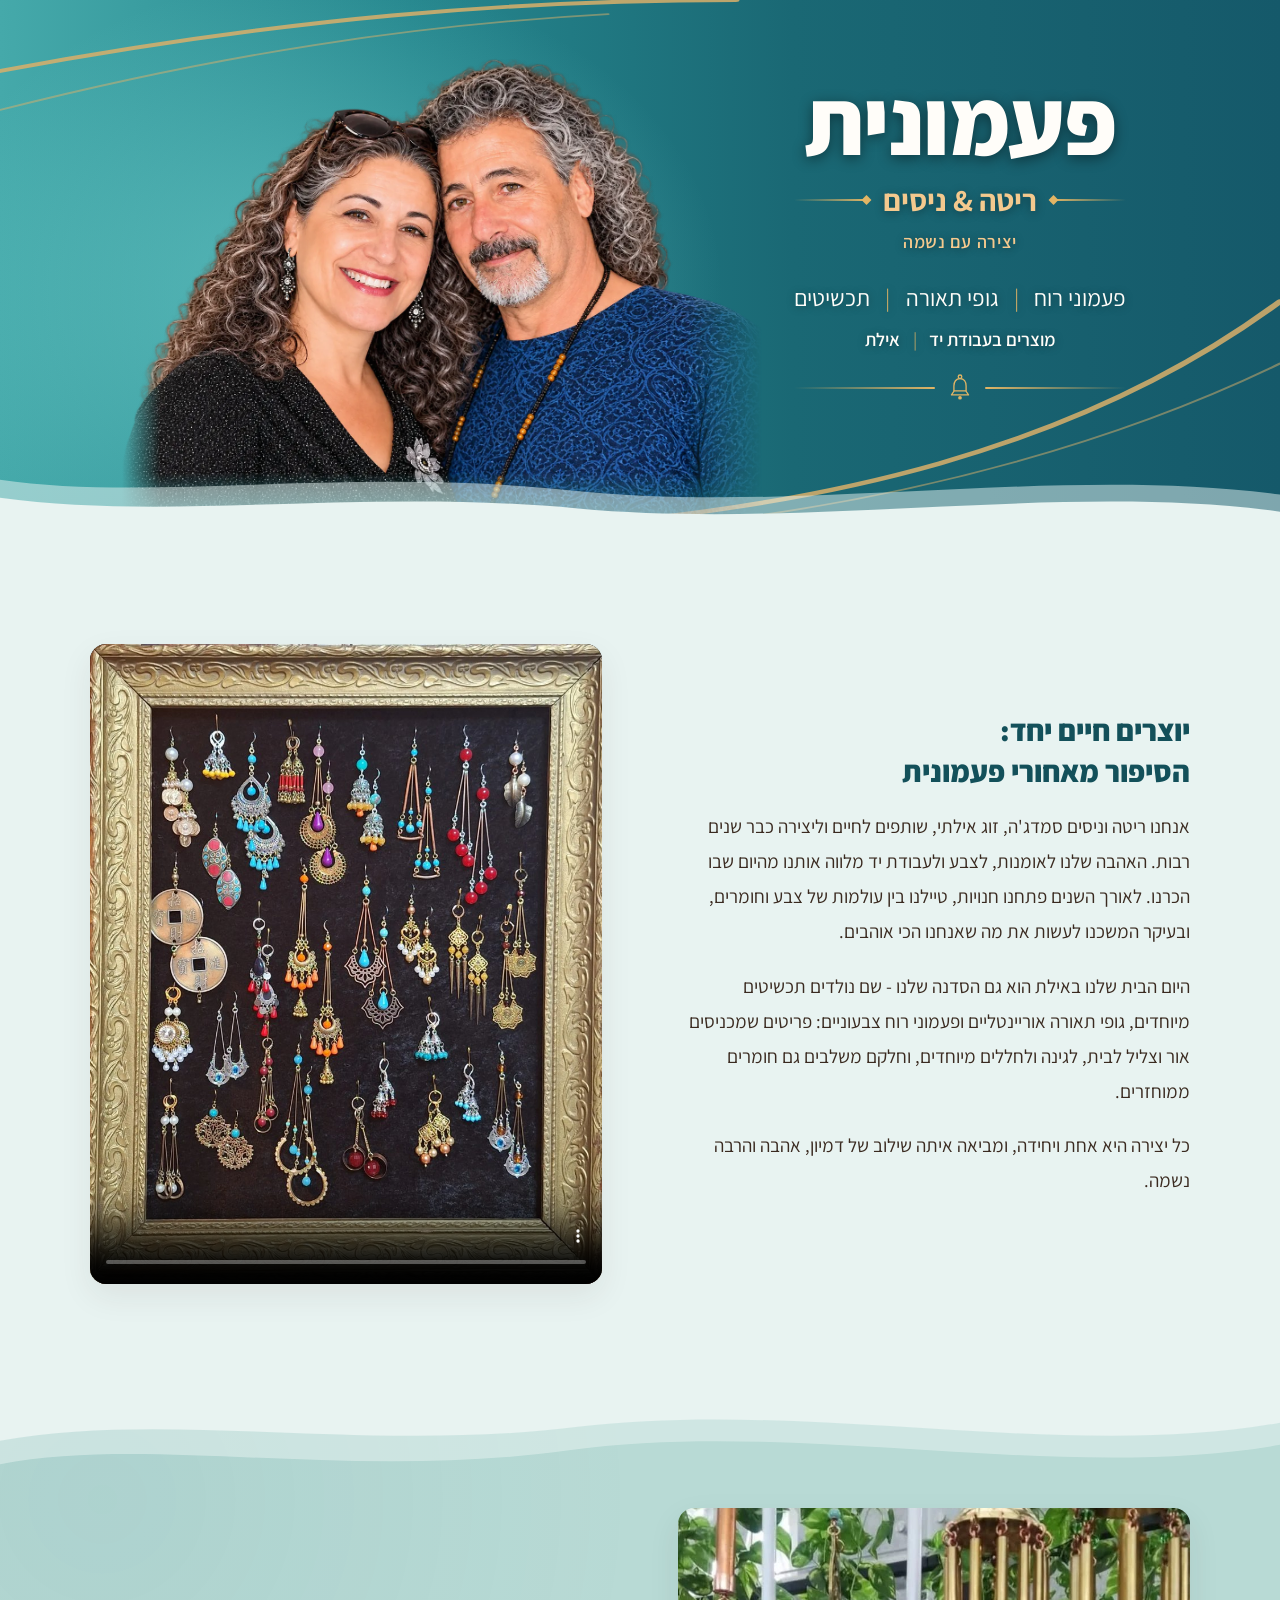
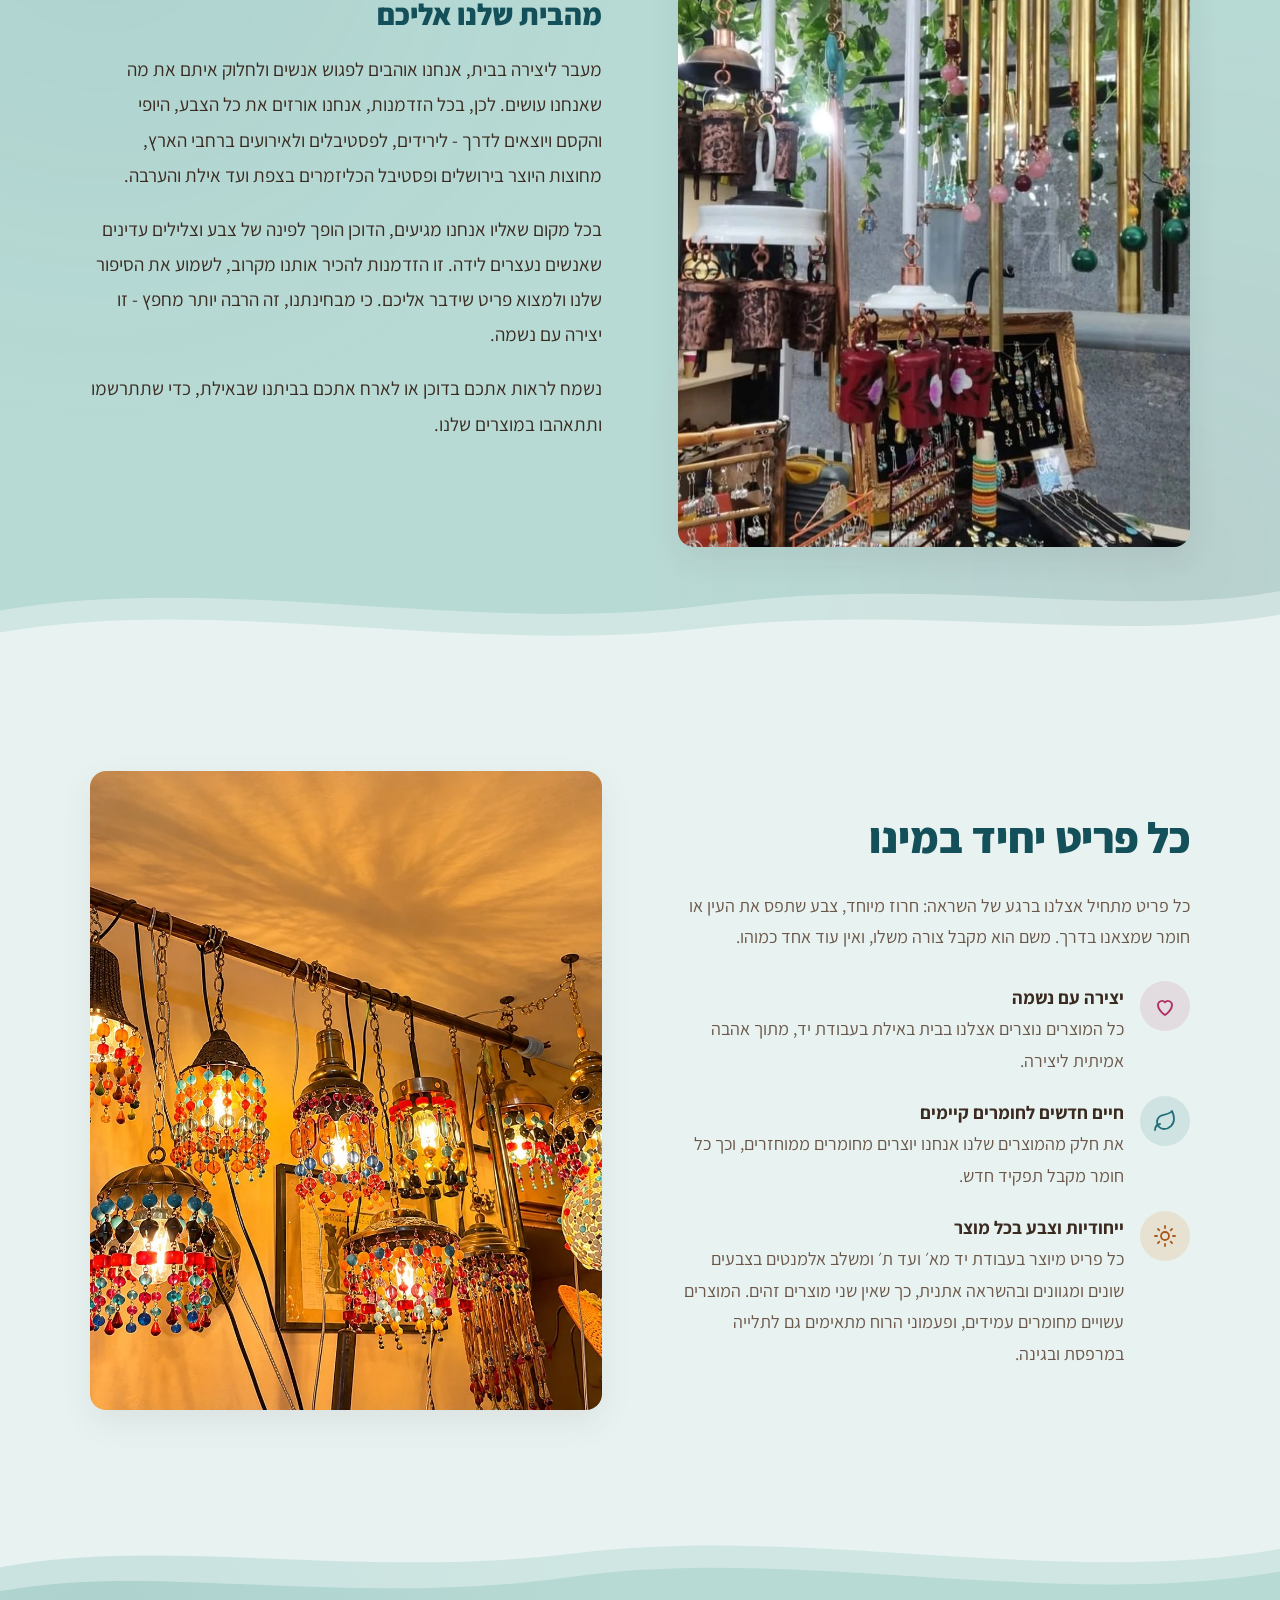
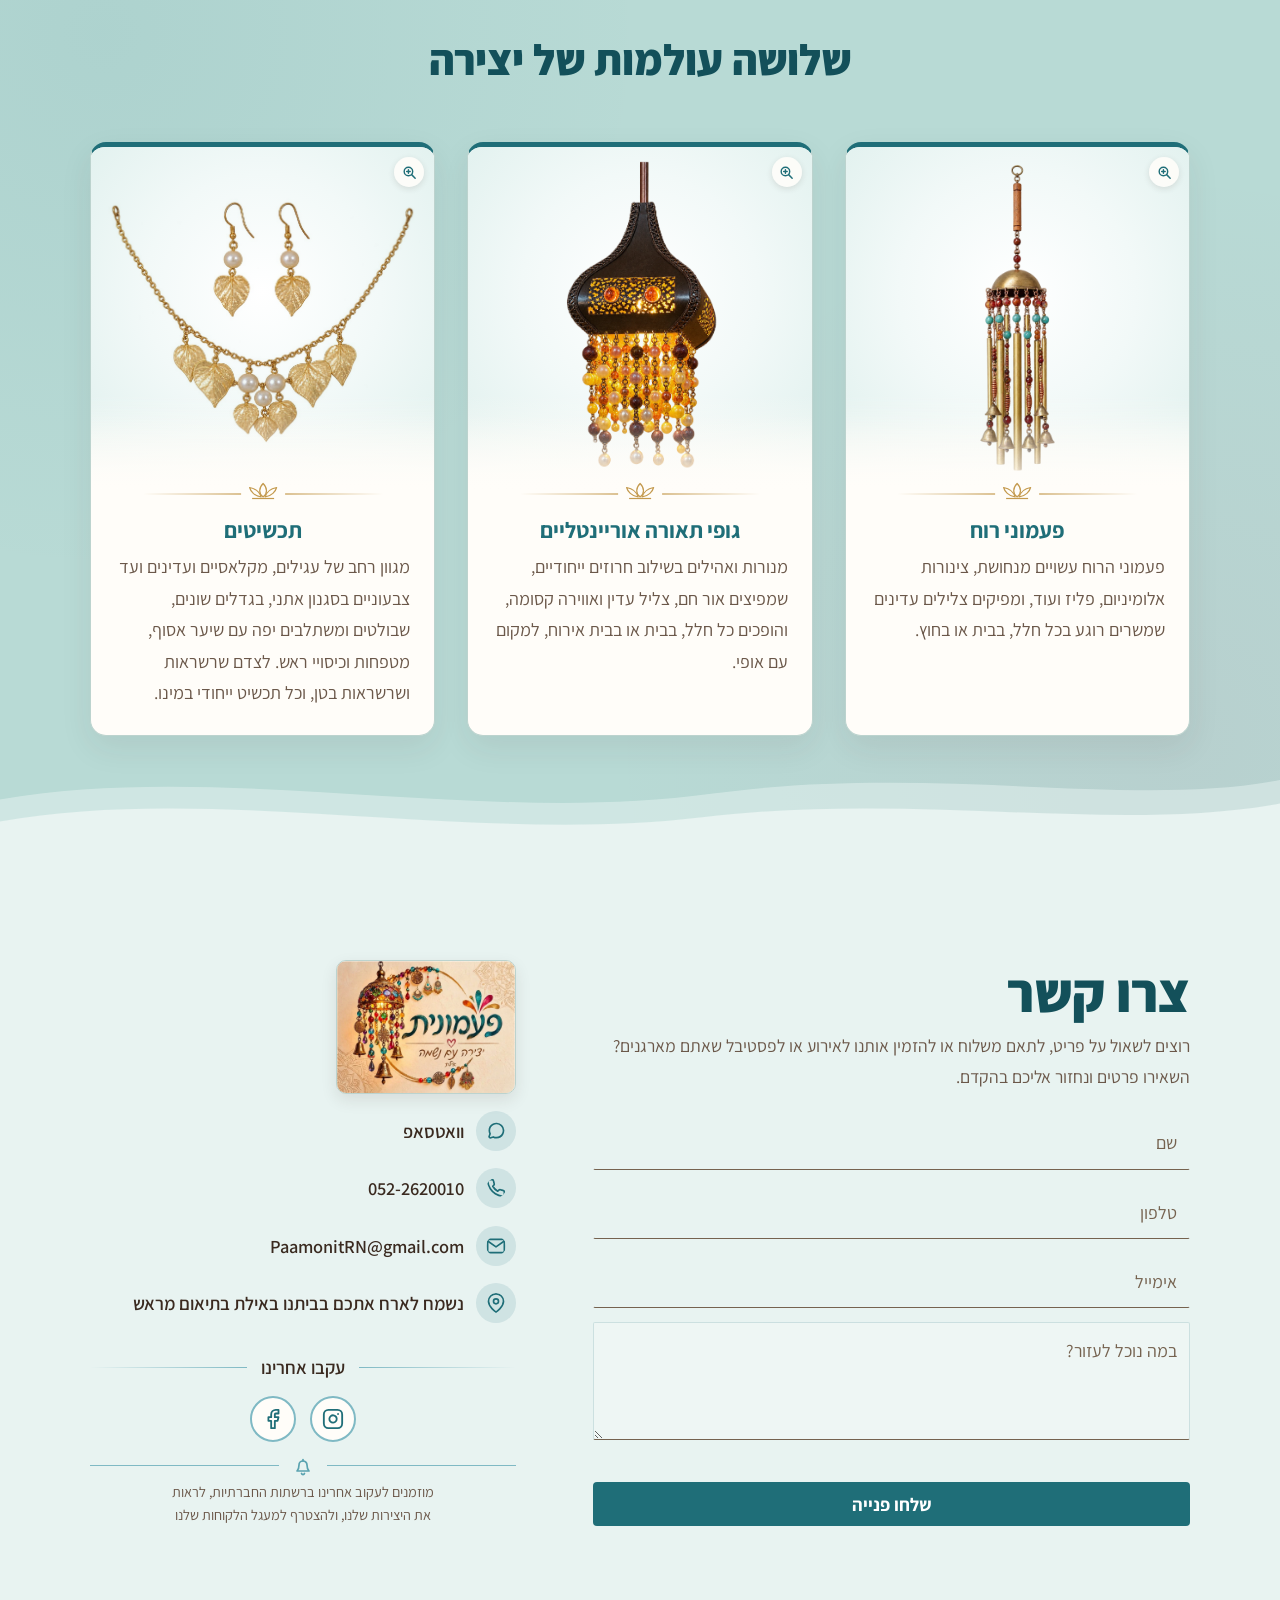
==== commit 59b3a526: "Follow-us area redesign, new social links, lamp card text - Contact section: centered "follow us" bl" ====
--- a/index.html
+++ b/index.html
@@ -40,8 +40,8 @@
       { "@type": "Person", "name": "ניסים סמדג'ה" }
     ],
     "sameAs": [
-      "https://www.instagram.com/paamonitsmadja/",
-      "https://www.facebook.com/people/%D7%A4%D7%A2%D7%9E%D7%95%D7%A0%D7%99%D7%AA/100066583837414/"
+      "https://www.instagram.com/paamonit_rn/",
+      "https://www.facebook.com/profile.php?id=61596538096609"
     ]
   }
   </script>
@@ -225,7 +225,7 @@
             </div>
             <div class="card-body">
               <h3>גופי תאורה אוריינטליים</h3>
-              <p>מנורות ואהילים בשילוב חרוזים ייחודיים, שמפיצים אור חם ואווירה רומנטית והופכים כל חלל, בבית או בבית אירוח, למקום עם אופי.</p>
+              <p>מנורות ואהילים בשילוב חרוזים ייחודיים, שמפיצים אור חם, צליל עדין ואווירה קסומה, והופכים כל חלל, בבית או בבית אירוח, למקום עם אופי.</p>
             </div>
           </article>
 
@@ -329,15 +329,19 @@
           <img class="contact-logo contact-logo-mobile" src="images/logo.webp" width="856" height="637" loading="lazy" alt="" aria-hidden="true">
 
           <div class="social">
-            <p>עקבו אחרינו ברשתות החברתיות</p>
+            <p class="social-title"><span>עקבו אחרינו</span></p>
             <div class="social-links">
-              <a class="social-btn" href="https://www.instagram.com/paamonitsmadja/" target="_blank" rel="noopener" aria-label="פעמונית באינסטגרם">
+              <a class="social-btn" href="https://www.instagram.com/paamonit_rn/" target="_blank" rel="noopener" aria-label="פעמונית באינסטגרם">
                 <svg class="icon"><use href="#i-instagram"/></svg>
               </a>
-              <a class="social-btn" href="https://www.facebook.com/people/%D7%A4%D7%A2%D7%9E%D7%95%D7%A0%D7%99%D7%AA/100066583837414/" target="_blank" rel="noopener" aria-label="פעמונית בפייסבוק">
+              <a class="social-btn" href="https://www.facebook.com/profile.php?id=61596538096609" target="_blank" rel="noopener" aria-label="פעמונית בפייסבוק">
                 <svg class="icon"><use href="#i-facebook"/></svg>
               </a>
             </div>
+            <div class="social-divider" aria-hidden="true">
+              <svg viewBox="0 0 24 24"><path d="M6 17h12c-1.5-1.5-2-3.2-2-6a4 4 0 0 0-8 0c0 2.8-.5 4.5-2 6z"/><path d="M12 7V5.5"/><path d="M10.5 19.5a1.6 1.6 0 0 0 3 0"/></svg>
+            </div>
+            <p class="social-note">מוזמנים לעקוב אחרינו ברשתות החברתיות, לראות את היצירות שלנו, ולהצטרף למעגל הלקוחות שלנו</p>
           </div>
         </div>
       </div>
--- a/css/styles.css
+++ b/css/styles.css
@@ -600,7 +600,13 @@
 .contact-details { align-self: stretch; display: flex; flex-direction: column; }
 .contact-details .contact-logo-side { display: block; align-self: flex-start; width: auto; height: clamp(126px, 10.5vw, 160px); margin-bottom: auto; }
 @media (min-width: 901px) {
-  .contact-details .contact-list { margin-block: 20px auto; }
+  .contact-details .contact-list { margin-block: 10px auto; gap: 8px; }
+  .contact-details .contact-list a,
+  .contact-details .contact-plain { min-height: 40px; }
+  .contact-details .contact-list .icon { width: 40px; height: 40px; padding: 10px; }
+  .social { margin-top: 12px; }
+  .social .social-title { margin-bottom: 8px; }
+  .social-divider { margin-top: 8px; }
 }
 /* הלוגו מימין לכותרת ולשורת ההסבר, שמיושרות על אותו קו */
 .contact-title-row {
@@ -645,7 +651,9 @@
   font-size: 1.15rem;
 }
 .contact-list a:hover { color: var(--teal); }
-.contact-list .icon {
+.contact-list .icon,
+.social .contact-plain .icon {
+  flex-shrink: 0;
   width: 44px;
   height: 44px;
   padding: 11px;
@@ -655,21 +663,45 @@
 .c-amber .icon { background: rgba(217, 130, 43, 0.16); color: var(--amber-text); }
 .c-magenta .icon { background: rgba(176, 46, 99, 0.12); color: var(--magenta); }
 
-.social { width: fit-content; }
-.social p { margin: 0 0 12px; font-weight: 700; }
-.social-links { display: flex; justify-content: center; gap: 12px; }
+/* "עקבו אחרינו": ממורכז, כותרת עם קווי תכלת דקים, אייקונים בטבעת תכלת, קו עם פעמון ומשפט מתחת */
+.social { --sky: #7FB9C4; width: 100%; text-align: center; }
+.social .social-title {
+  display: flex;
+  align-items: center;
+  gap: 14px;
+  margin: 0 0 12px;
+  font-size: 1.15rem;
+  font-weight: 600;
+  color: var(--ink);
+}
+.social .social-title::before,
+.social .social-title::after { content: ""; flex: 1; height: 1px; background: linear-gradient(to var(--fade, left), transparent, var(--sky)); }
+.social .social-title::after { --fade: right; }
+.social-links { display: flex; justify-content: center; gap: 14px; }
+/* קו מפריד עם פעמון קטן באמצע */
+.social-divider { display: flex; align-items: center; gap: 12px; margin: 12px 0 2px; color: #5AA3B0; }
+.social-divider::before,
+.social-divider::after { content: ""; flex: 1; height: 1px; background: var(--sky); }
+.social-divider svg { width: 24px; height: 24px; flex-shrink: 0; fill: none; stroke: currentColor; stroke-width: 1.7; stroke-linecap: round; stroke-linejoin: round; }
+.social .social-note {
+  margin: 0;
+  font-size: 0.9rem;
+  line-height: 1.6;
+  color: var(--ink-soft);
+  text-wrap: balance;
+}
 .social-btn {
   display: grid;
   place-items: center;
   width: 46px;
   height: 46px;
   border-radius: 50%;
-  border: 1px solid var(--line);
+  border: 2px solid var(--sky);
   color: var(--teal);
   background: var(--cream);
   transition: background-color .2s, color .2s, border-color .2s;
 }
-.social-btn:hover { background: var(--teal); border-color: var(--teal); color: #fff; }
+.social-btn:hover { background: var(--teal); border-color: var(--sky); color: #fff; }
 .social-btn .icon { width: 22px; height: 22px; }
 
 /* טופס בסגנון שורות עם קו תחתון */
@@ -784,14 +816,16 @@
   .contact-list { gap: 8px; margin-bottom: 28px; }
   .contact-list a,
   .contact-plain { font-size: 1rem; gap: 10px; min-height: 40px; }
-  .contact-list .icon { width: 36px; height: 36px; padding: 9px; }
-  .social p { font-size: 0.95rem; }
+  .contact-list .icon,
+  .social .contact-plain .icon { width: 36px; height: 36px; padding: 9px; }
+  .social .social-title { font-size: 1rem; }
+  .social .social-note { font-size: 0.85rem; }
   .social-btn { width: 40px; height: 40px; }
   .social-btn .icon { width: 19px; height: 19px; }
   /* בנייד: הלוגו עובר לבין הפרטים לרשתות, והרשתות ממורכזות */
   .contact-details .contact-logo-side { display: none; }
   .contact-details .contact-logo-mobile { display: block; width: 100%; max-width: 210px; height: auto; margin: 0 auto 28px; }
-  .social { width: 100%; text-align: center; }
+  .social { width: 100%; }
 
   /* הסיפור האישי בנייד: כתב קטן יותר */
   #story .split-text p,
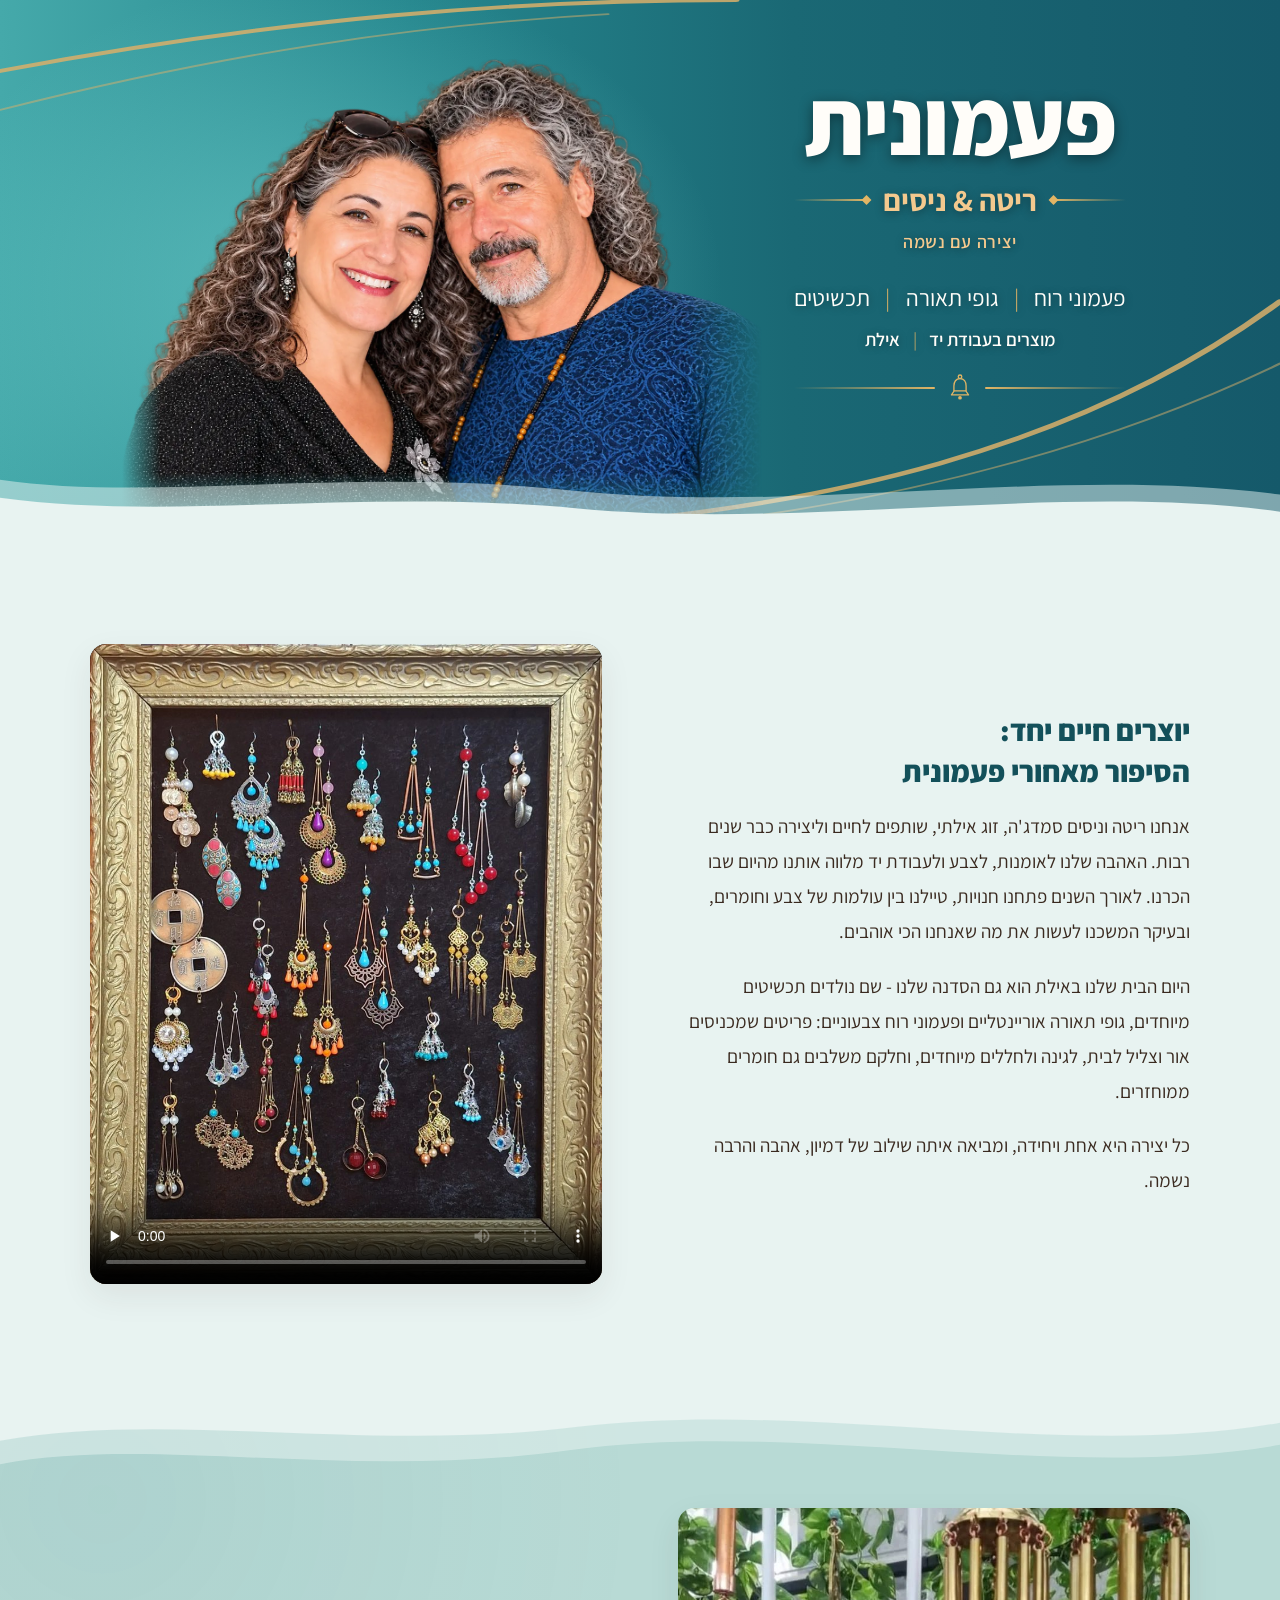
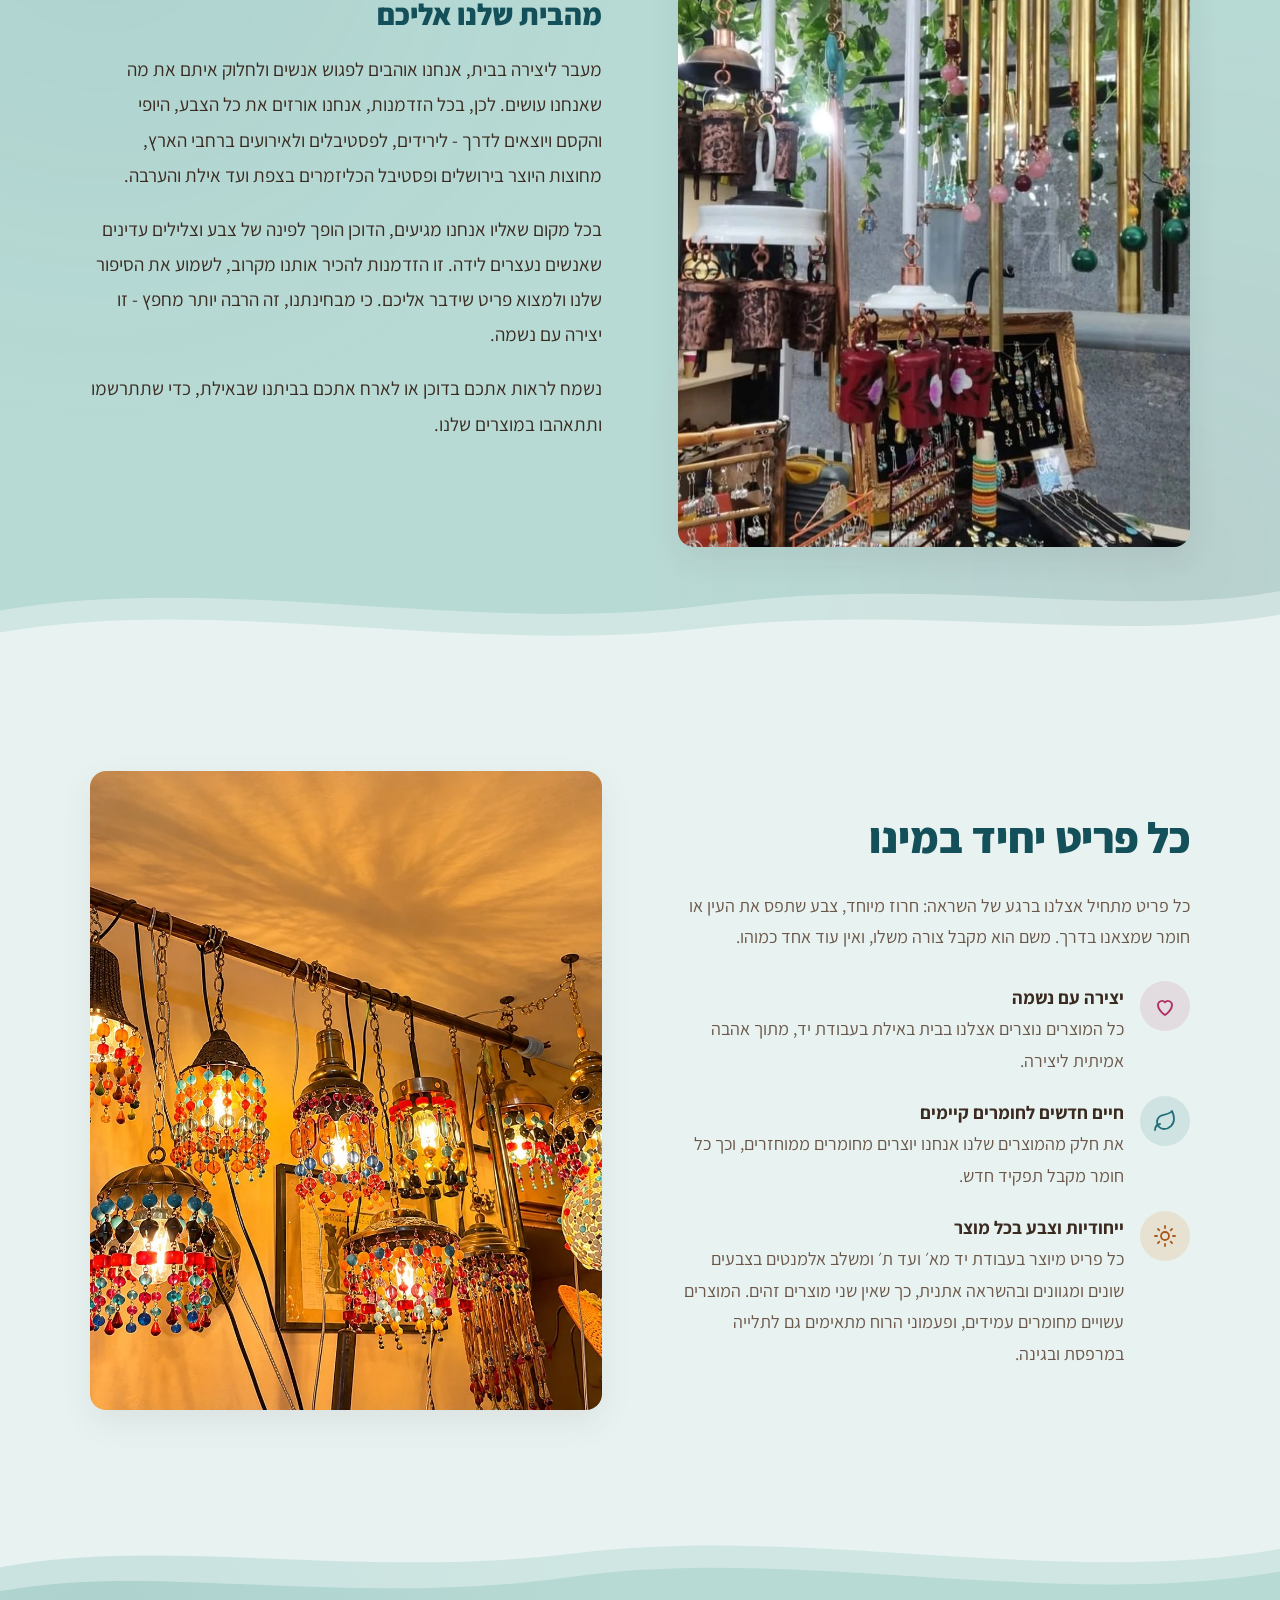
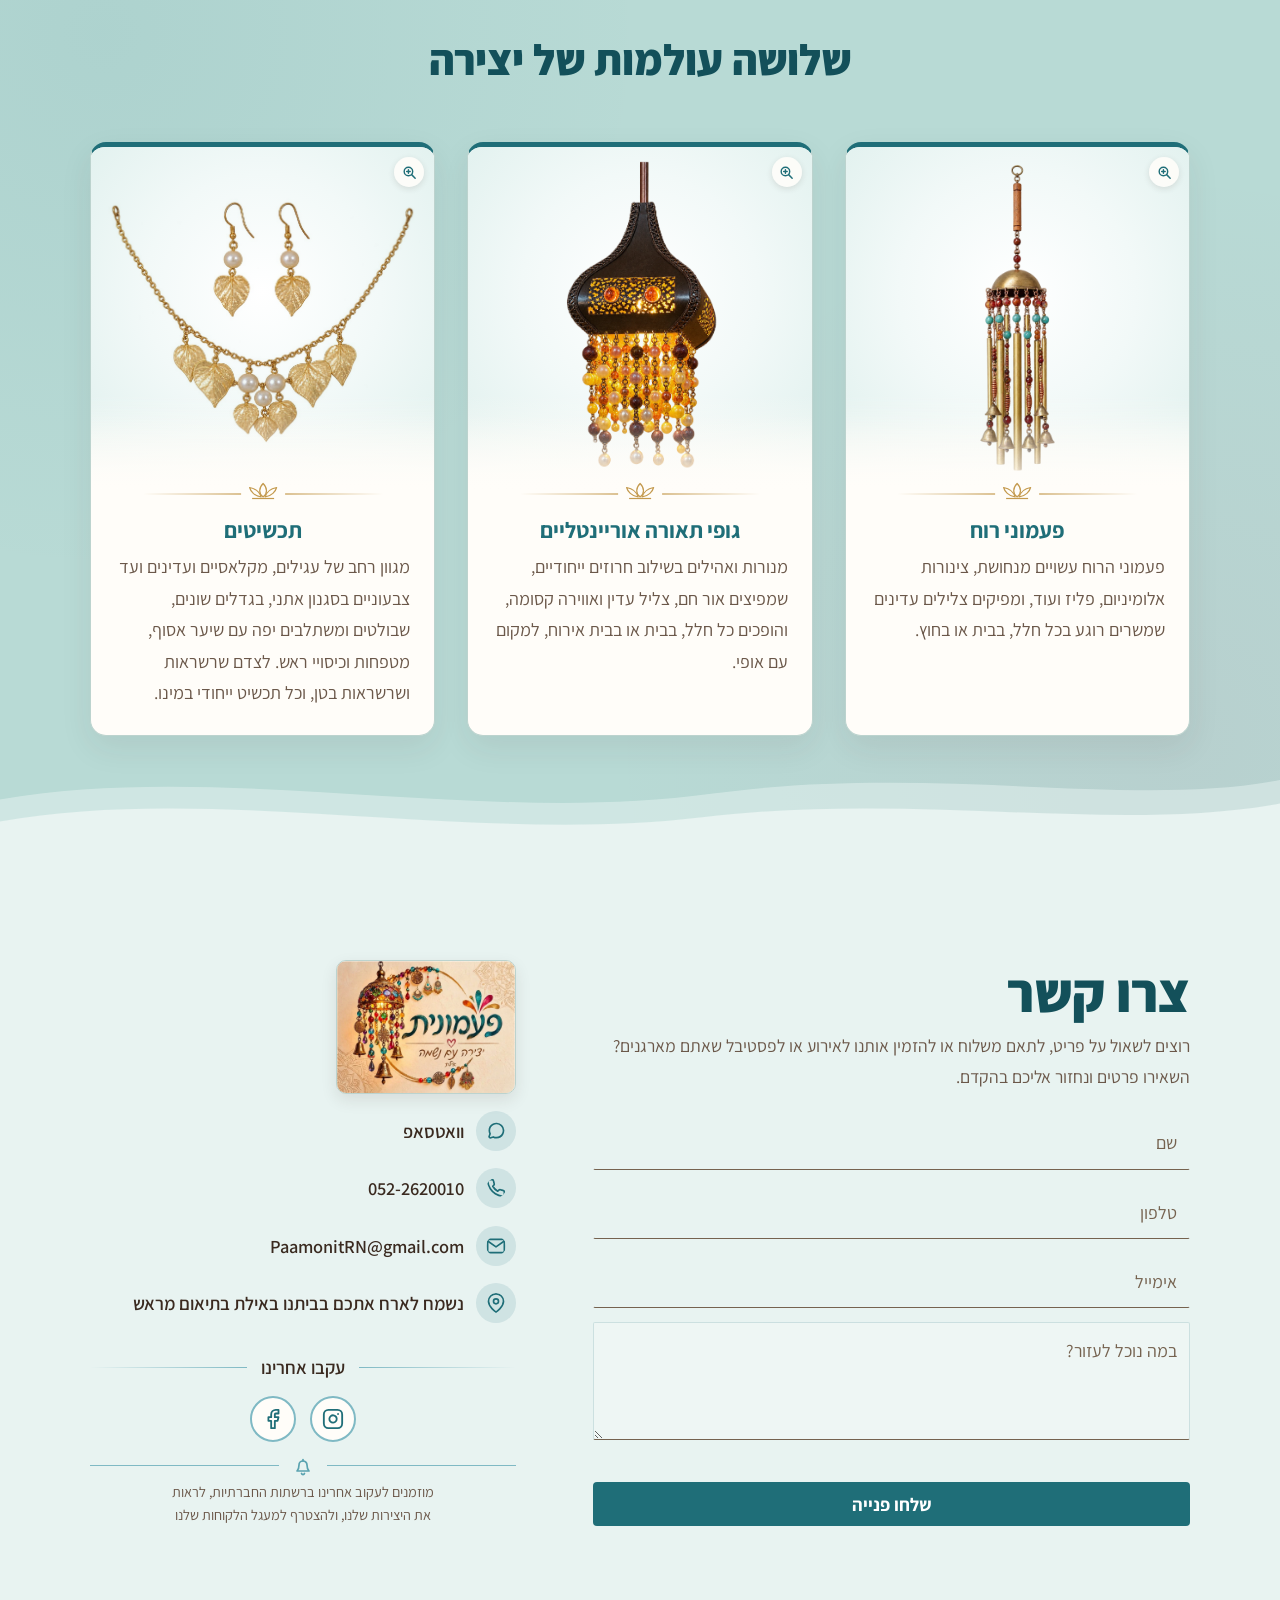
==== commit 6e489c0b: "SEO basics: robots.txt, sitemap.xml, canonical and absolute share-image URLs Co-Authored-By: Claude " ====
--- a/index.html
+++ b/index.html
@@ -7,13 +7,15 @@
   <meta name="description" content="פעמונית – יצירה זוגית של ריטה וניסים סמדג'ה מאילת. פעמוני רוח, גופי תאורה אוריינטליים ותכשיטים בעבודת יד, מחומרים ממוחזרים. כל פריט יחיד במינו.">
   <meta name="theme-color" content="#E8F3F1">
 
-  <!-- שיתוף ברשתות (פייסבוק, וואטסאפ). אחרי שיהיה דומיין: להחליף לכתובות מלאות (https://...) -->
+  <!-- כתובת האתר וכתובת מלאה לשיתוף ברשתות (פייסבוק, וואטסאפ).
+       אם יהיה דומיין משלכם: להחליף את paamonit-landing-page.netlify.app ב-index.html, sitemap.xml ו-robots.txt -->
+  <link rel="canonical" href="https://paamonit-landing-page.netlify.app/">
   <meta property="og:type" content="website">
   <meta property="og:locale" content="he_IL">
   <meta property="og:title" content="פעמונית | עבודת יד מאילת">
   <meta property="og:description" content="פעמוני רוח, גופי תאורה ותכשיטים בעבודת יד. כל פריט יחיד במינו.">
-  <meta property="og:image" content="images/hero-rita-nissim.webp">
-  <!-- <meta property="og:url" content="https://paamonit.co.il/"> -->
+  <meta property="og:image" content="https://paamonit-landing-page.netlify.app/images/hero-rita-nissim.webp">
+  <meta property="og:url" content="https://paamonit-landing-page.netlify.app/">
 
   <link rel="icon" href="favicon.svg" type="image/svg+xml">
 
@@ -274,10 +276,10 @@
             </div>
           </div>
 
-          <!-- הטופס מוכן ל-Netlify Forms. אחרי שהאתר יעלה ל-Netlify והמייל יוגדר שם:
-               לשנות data-ready="false" ל- data-ready="true" -->
+          <!-- הטופס מחובר ל-Netlify Forms (נשלח ברקע מ-js/main.js, בלי לעבור עמוד).
+               המייל להתראות מוגדר בדשבורד של Netlify: Forms > Settings & notifications -->
           <form class="contact-form" id="contact-form" name="contact" method="POST"
-                data-netlify="true" netlify-honeypot="bot-field" data-ready="false">
+                data-netlify="true" netlify-honeypot="bot-field" data-ready="true">
             <input type="hidden" name="form-name" value="contact">
             <p class="hidden-field"><label>לא למלא: <input name="bot-field"></label></p>
 
--- a/css/styles.css
+++ b/css/styles.css
@@ -754,6 +754,7 @@
 }
 .hidden-field { position: absolute; width: 1px; height: 1px; overflow: hidden; clip: rect(0 0 0 0); }
 .form-status { margin: 10px 0 0; font-weight: 600; color: var(--magenta); text-align: center; }
+.form-status.ok { color: var(--teal); }
 .form-status:empty { display: none; }
 
 /* =========================================================
